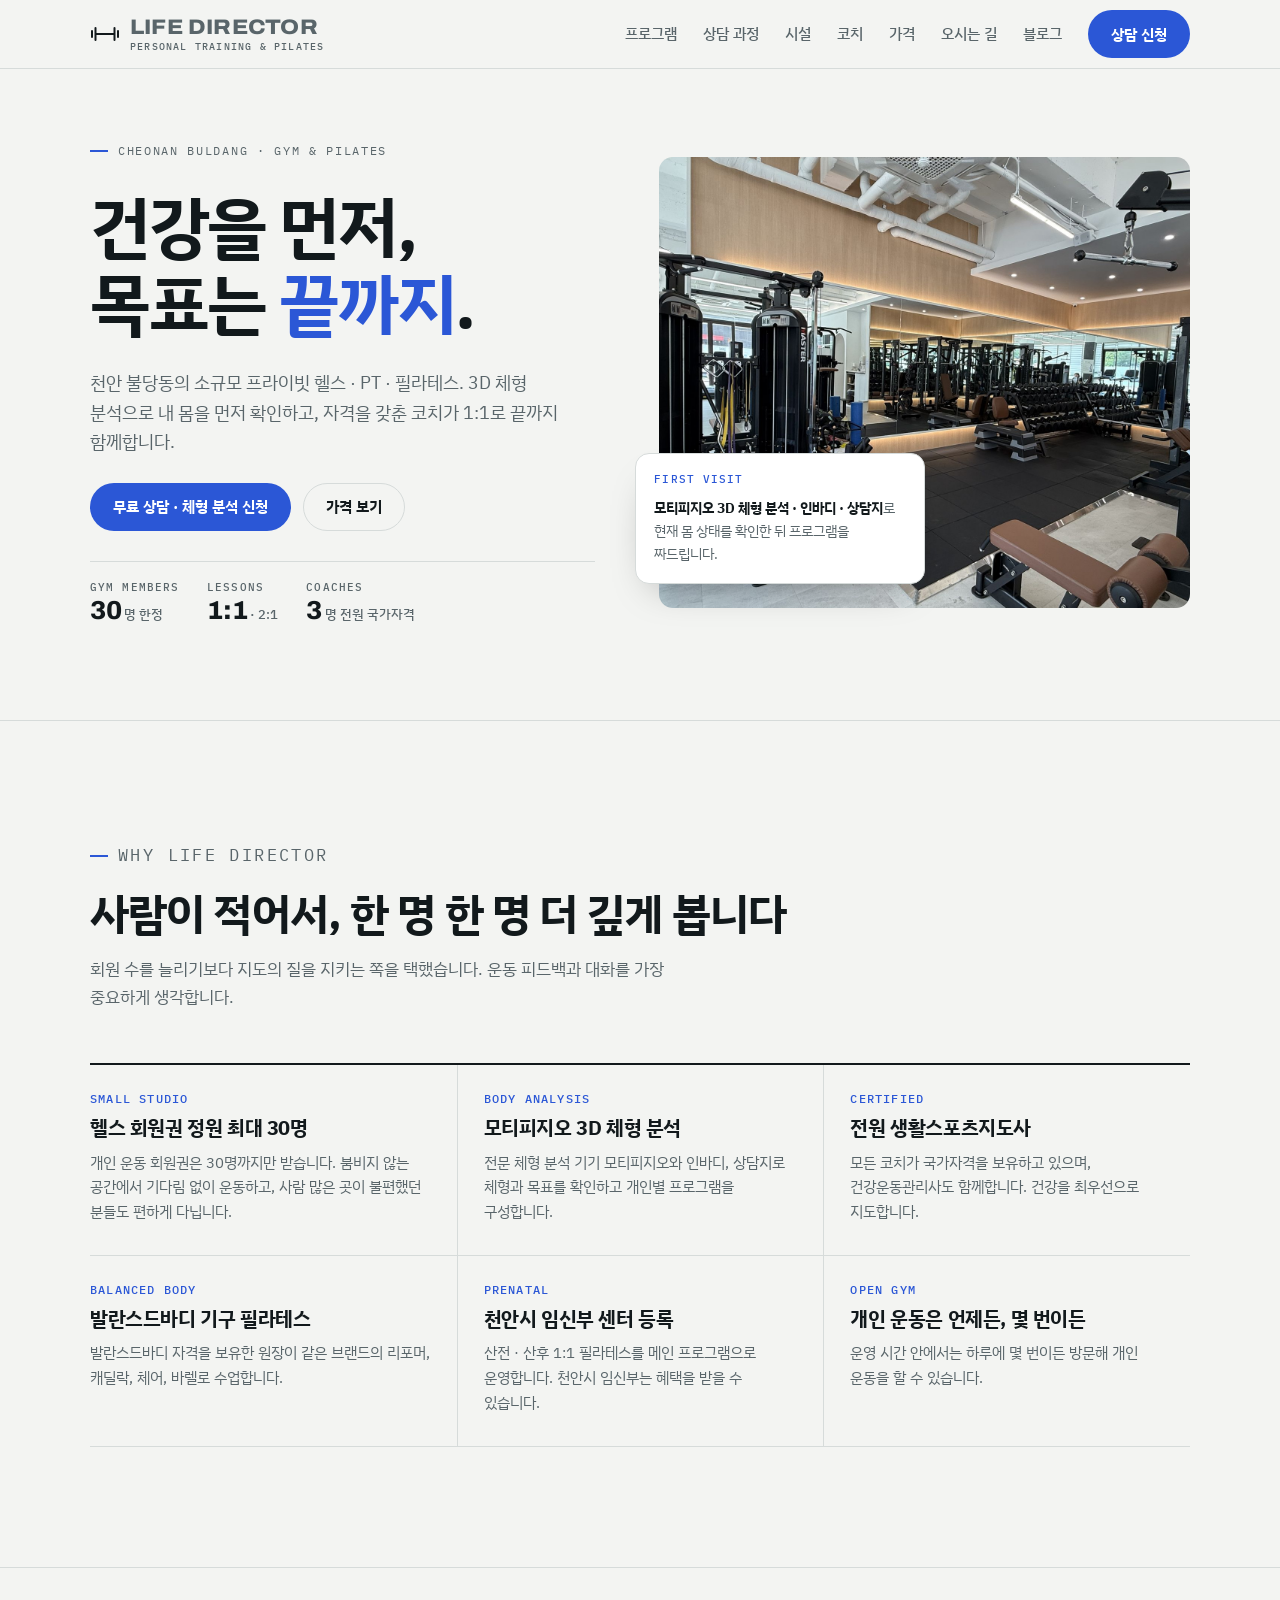
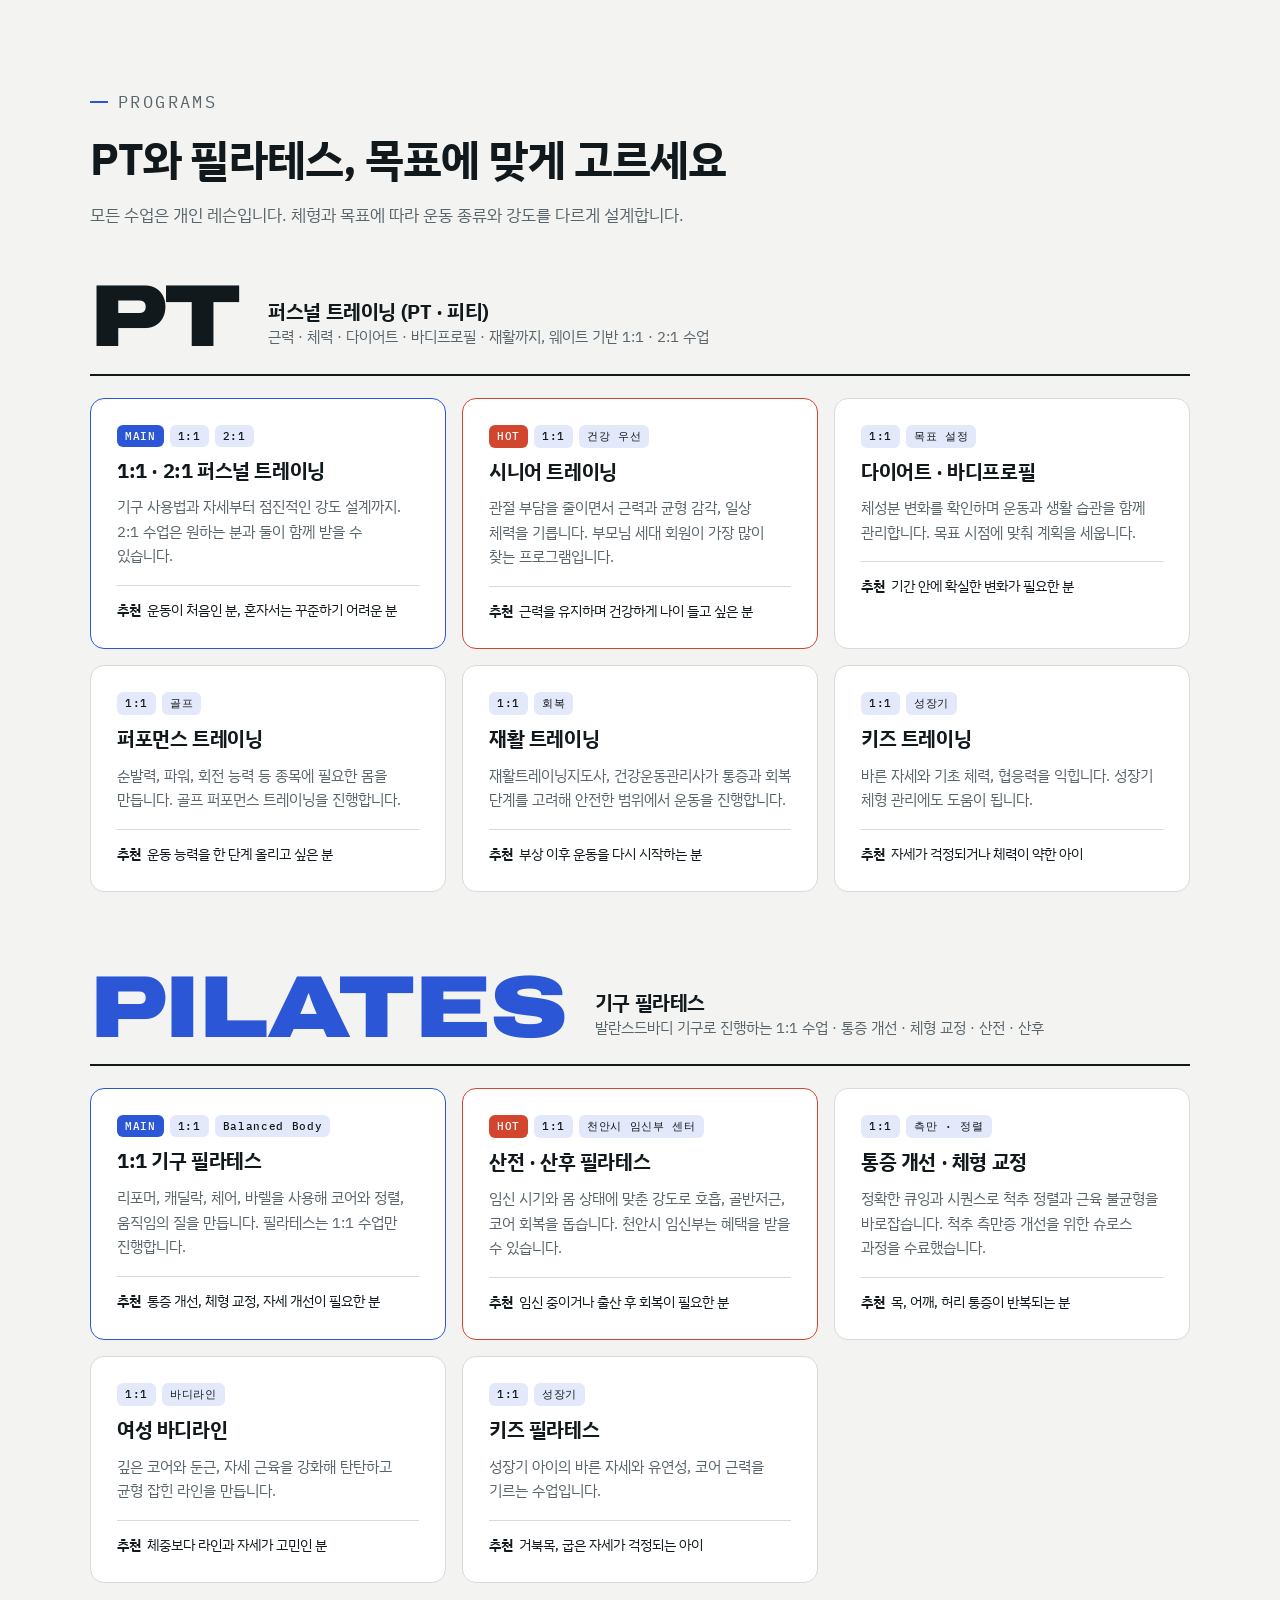
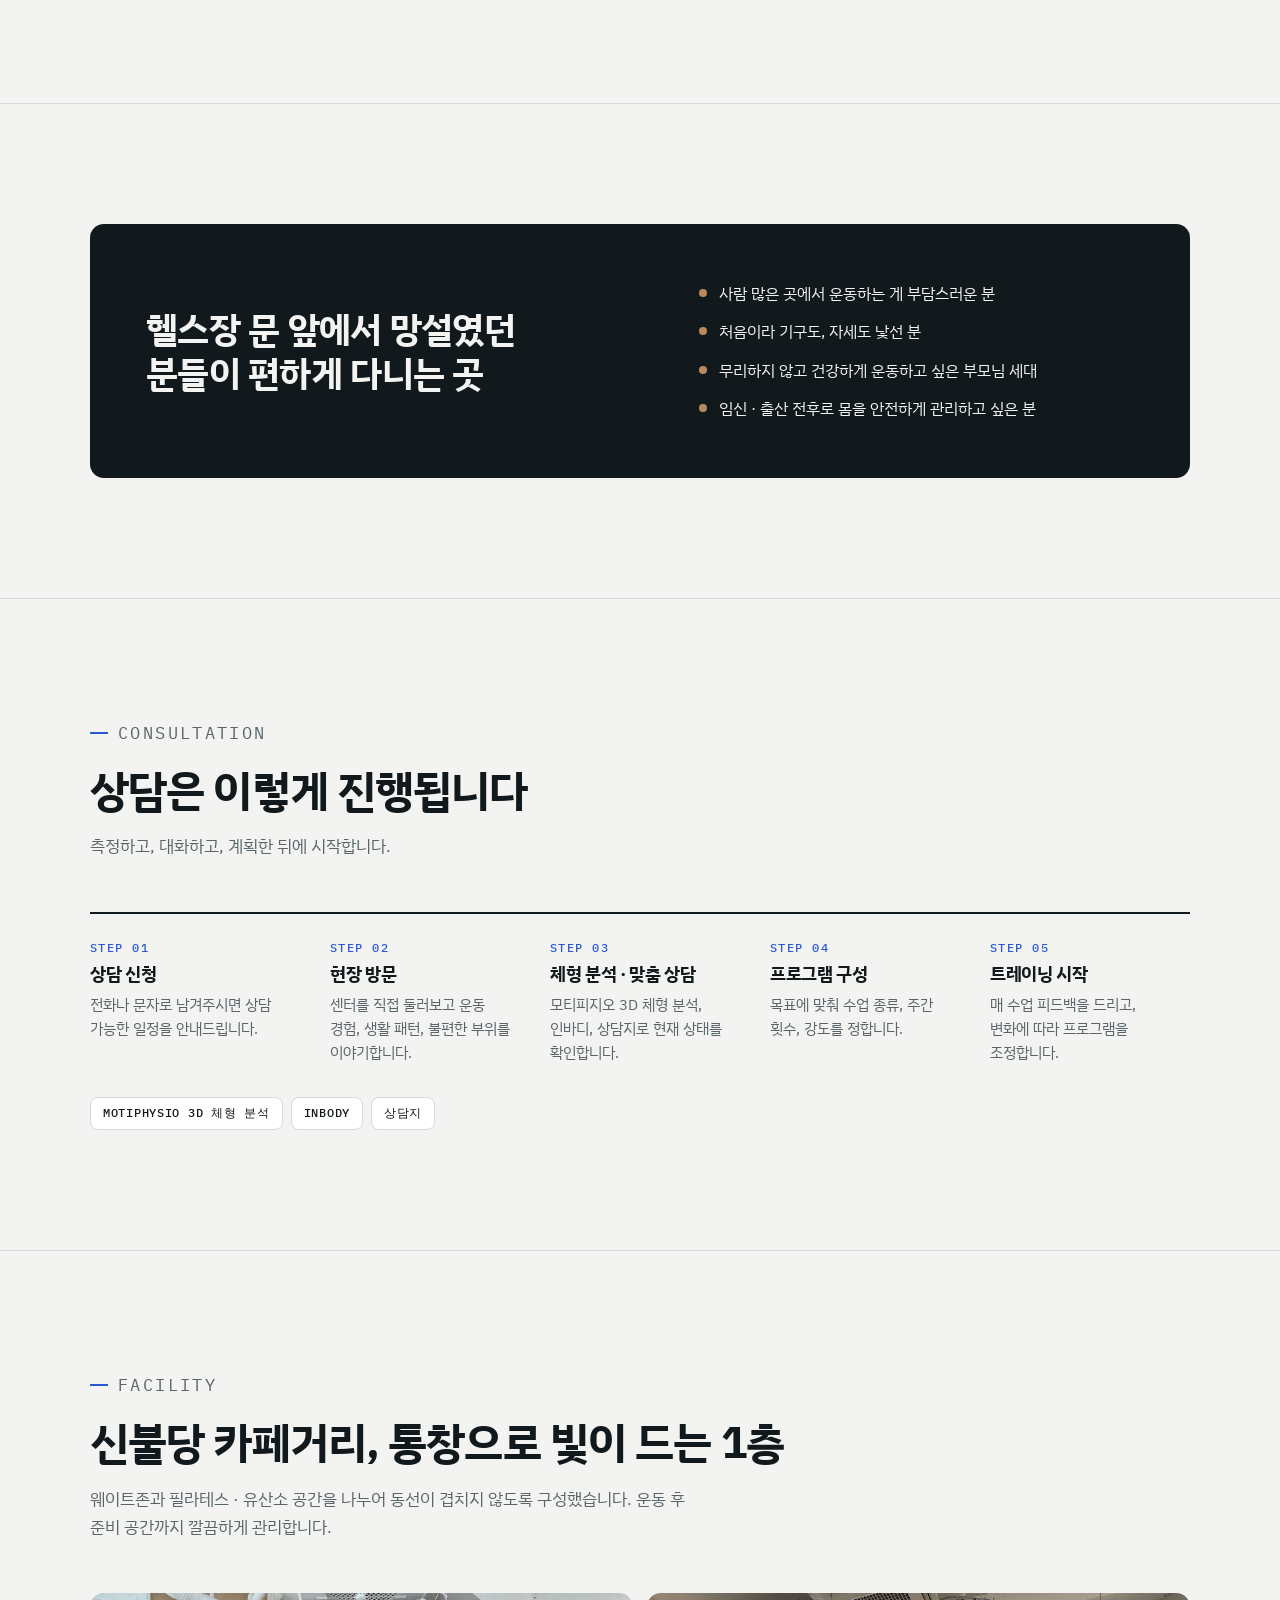
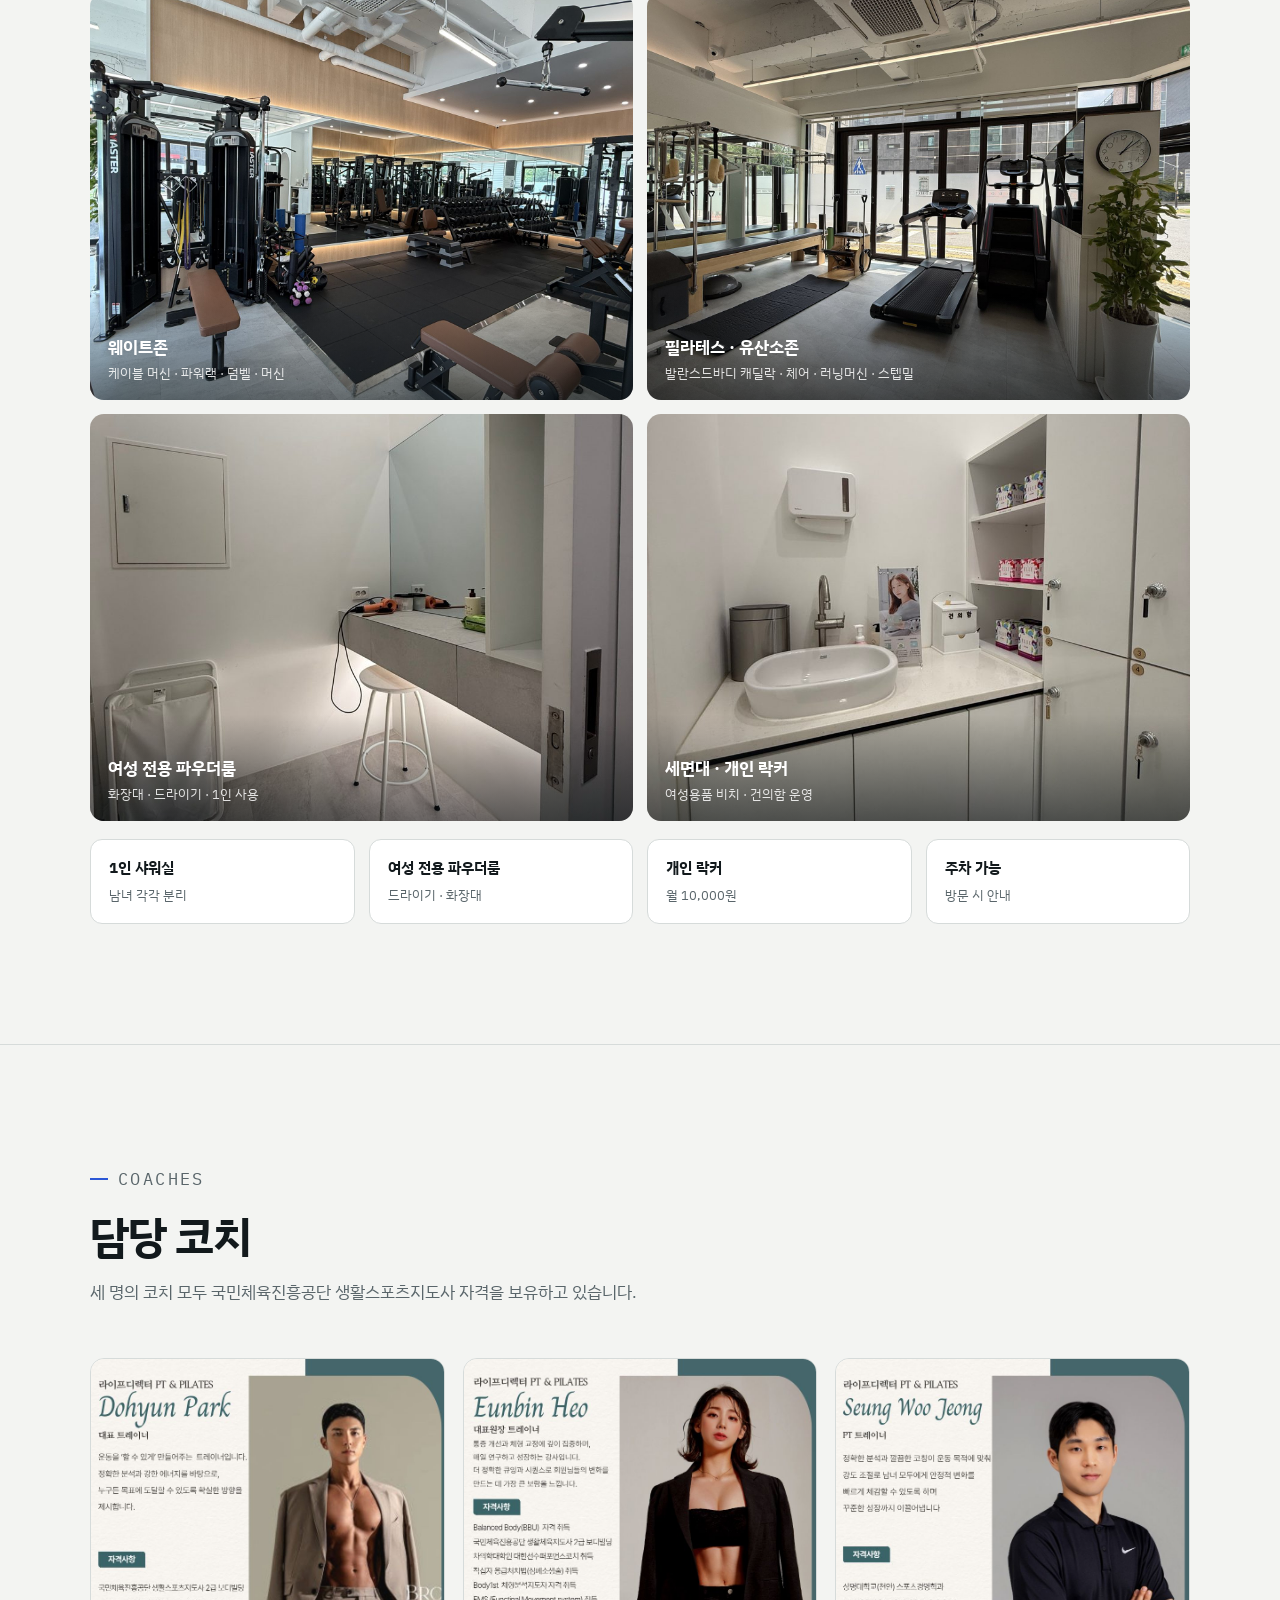
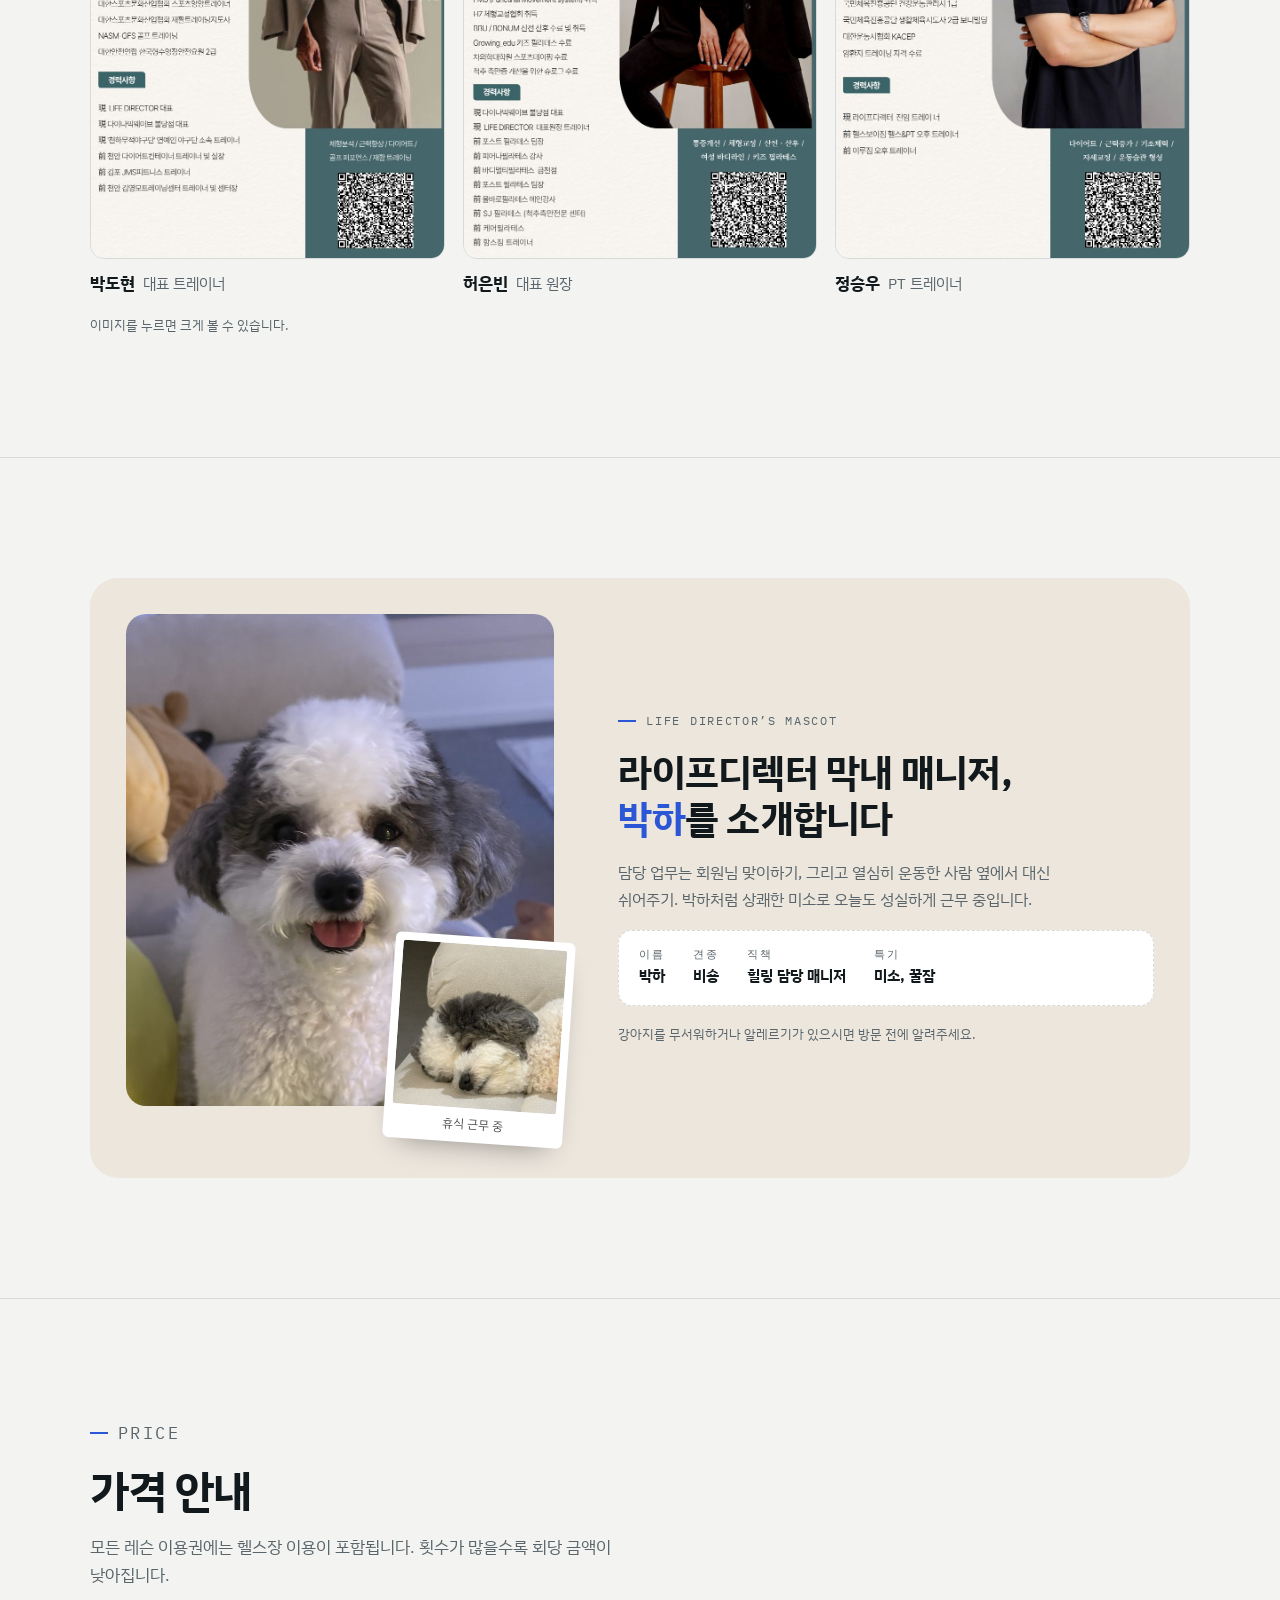
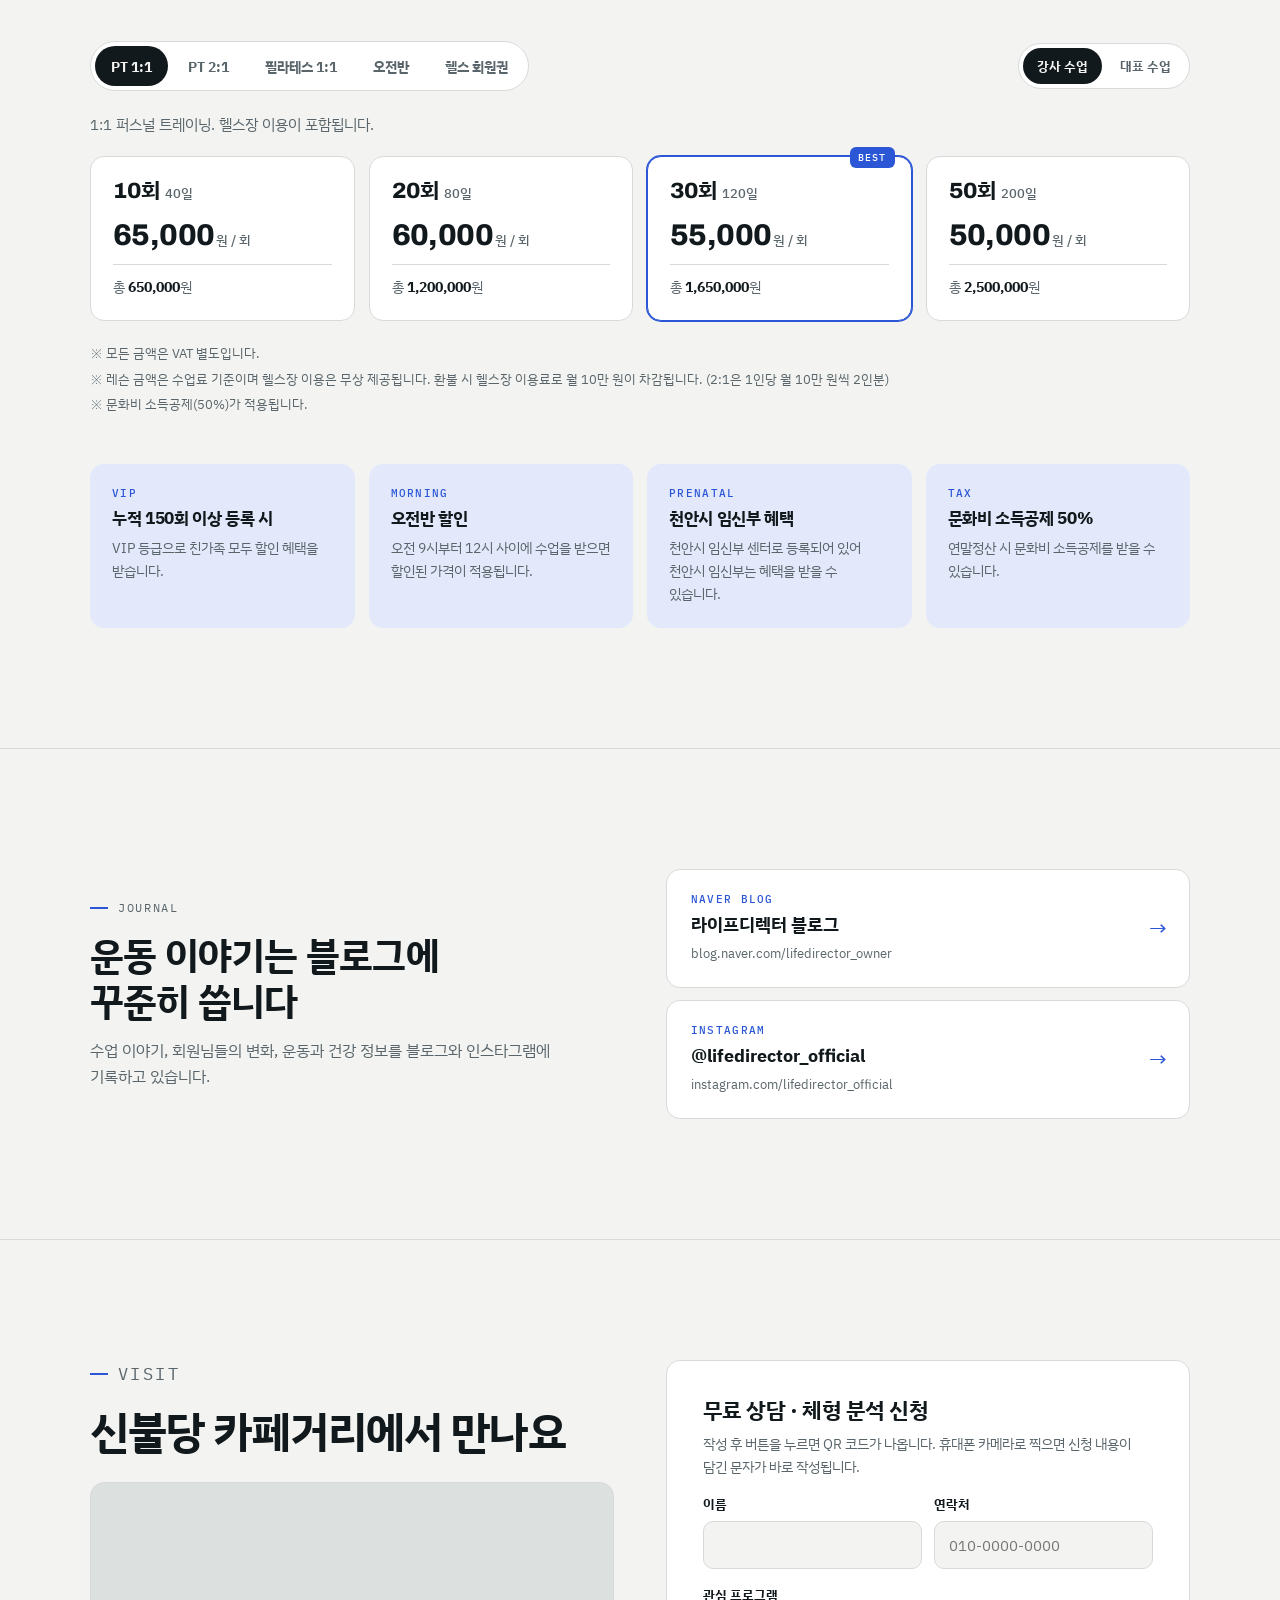
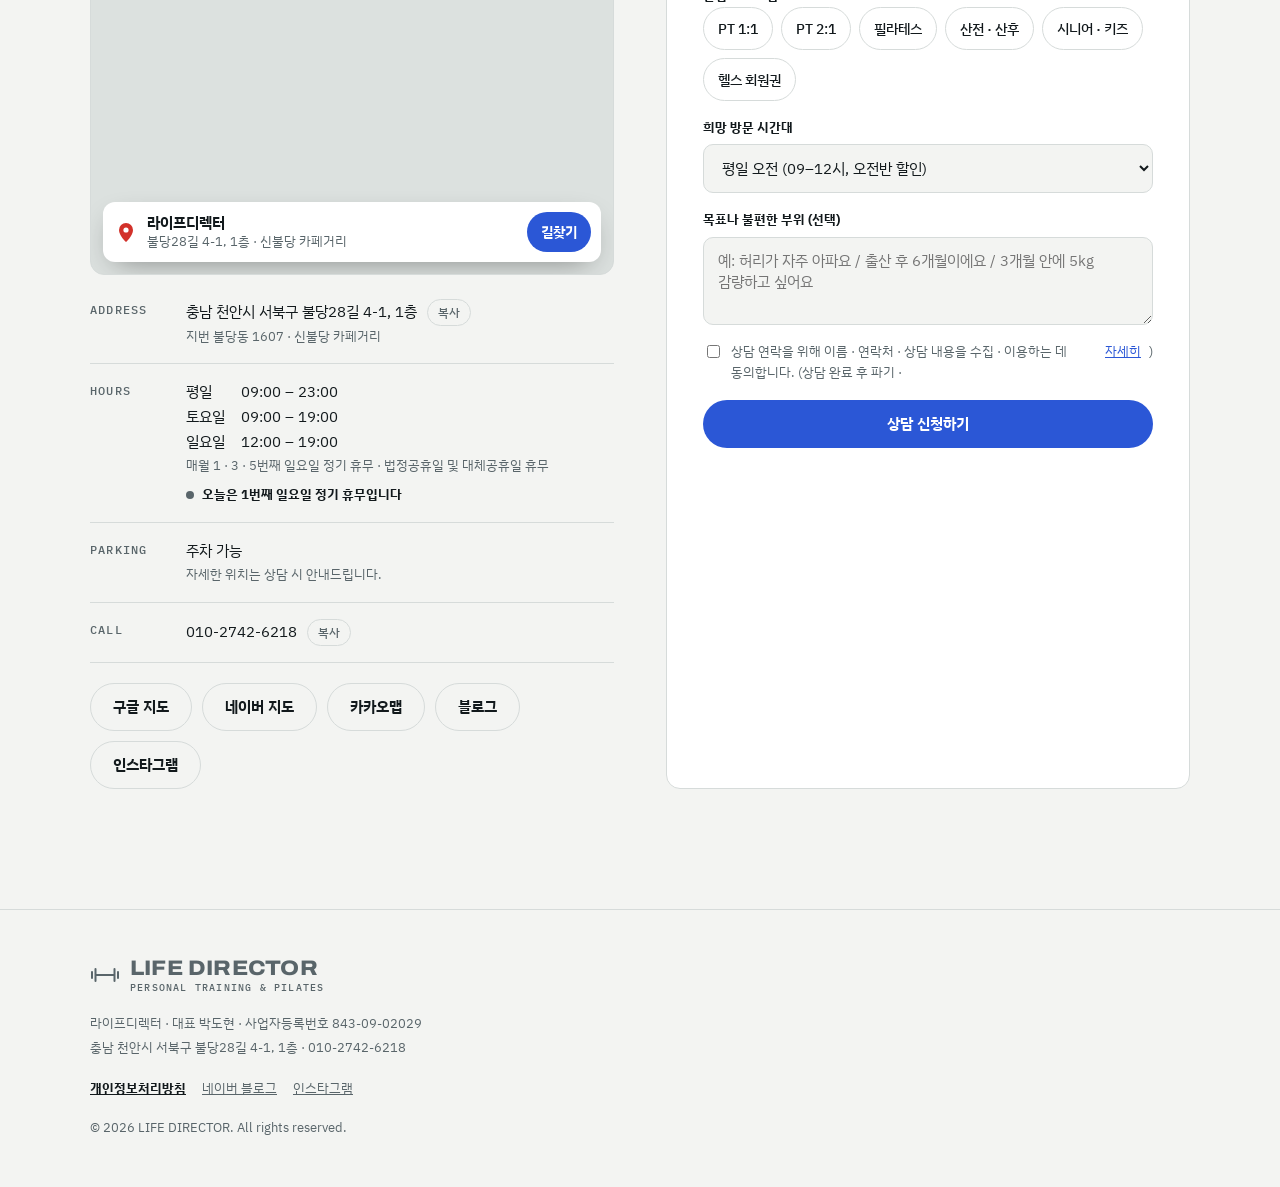
==== index.html @ 6c44656d "SEO: add PT keywords to title, description, and copy Co-Authored-By: Claude Opus 5.5 <noreply@anthro" ====
<!doctype html>
<html lang="ko">
<head>
<meta charset="utf-8">
<meta name="viewport" content="width=device-width, initial-scale=1, viewport-fit=cover">
<title>라이프디렉터 | 불당동 헬스 · PT · 필라테스 (천안 신불당)</title>
<meta name="description" content="불당동 헬스·PT(피티)·필라테스 라이프디렉터. 1:1·2:1 PT, 1:1 기구 필라테스, 산전·산후, 3D 체형 분석 상담">
<meta name="naver-site-verification" content="943fab4de75d3ef492d6e3f5a2c9c68de4f7c833">
<link rel="canonical" href="https://lifedirector.kr/">
<meta property="og:type" content="website">
<meta property="og:site_name" content="라이프디렉터">
<meta property="og:url" content="https://lifedirector.kr/">
<meta property="og:title" content="라이프디렉터 | 불당동 헬스 · PT · 필라테스 (천안 신불당)">
<meta property="og:description" content="정원 30명 소규모 프라이빗 센터. 1:1·2:1 PT, 발란스드바디 필라테스, 산전·산후, 3D 체형 분석 상담">
<meta property="og:image" content="https://lifedirector.kr/assets/og-image.jpg">
<meta property="og:image:width" content="1200">
<meta property="og:image:height" content="630">
<meta property="og:locale" content="ko_KR">
<meta name="twitter:card" content="summary_large_image">
<meta name="theme-color" content="#12191C">
<script type="application/ld+json">
{
  "@context": "https://schema.org",
  "@type": "HealthClub",
  "name": "라이프디렉터 (LIFE DIRECTOR)",
  "url": "https://lifedirector.kr/",
  "image": "https://lifedirector.kr/assets/og-image.jpg",
  "telephone": "+82-10-2742-6218",
  "address": {
    "@type": "PostalAddress",
    "streetAddress": "불당28길 4-1, 1층",
    "addressLocality": "천안시 서북구",
    "addressRegion": "충청남도",
    "addressCountry": "KR"
  },
  "openingHoursSpecification": [
    { "@type": "OpeningHoursSpecification", "dayOfWeek": ["Monday", "Tuesday", "Wednesday", "Thursday", "Friday"], "opens": "09:00", "closes": "23:00" },
    { "@type": "OpeningHoursSpecification", "dayOfWeek": "Saturday", "opens": "09:00", "closes": "19:00" },
    { "@type": "OpeningHoursSpecification", "dayOfWeek": "Sunday", "opens": "12:00", "closes": "19:00" }
  ],
  "sameAs": ["https://blog.naver.com/lifedirector_owner", "https://instagram.com/lifedirector_official"]
}
</script>
<link rel="preconnect" href="https://fonts.googleapis.com">
<link rel="preconnect" href="https://fonts.gstatic.com" crossorigin>
<link rel="stylesheet" href="https://fonts.googleapis.com/css2?family=Archivo:wdth,wght@62..125,400..900&family=IBM+Plex+Mono:wght@500&family=IBM+Plex+Sans+KR:wght@400;500;700&display=swap">
<style>
/* Layout: 실제 공간 사진을 주인공으로, 넓은 Archivo 라틴 디스플레이 + 차분한 한글 본문. 브랜드 블루(가격표의 파랑) 하나만 강조 */
:root {
  --bg: #F3F4F2;
  --surface: #FFFFFF;
  --ink: #12191C;
  --muted: #59656A;
  --line: #D6DBDA;
  --accent: #2B57D6;
  --accent-ink: #FFFFFF;
  --soft: #E3E9FA;
  --wood: #B98A5E;
  --photo-a: #DCE1DF;
  --photo-b: #CFD6D4;
  --shade: rgba(10, 16, 20, 0.55);
  --hot: #D2452F;
  --warm: #ECE6DD;

  --f-display: "Archivo", "IBM Plex Sans KR", system-ui, sans-serif;
  --f-body: "IBM Plex Sans KR", "Apple SD Gothic Neo", "Malgun Gothic", system-ui, sans-serif;
  --f-mono: "IBM Plex Mono", ui-monospace, "SFMono-Regular", Menlo, monospace;

  --wrap: 1180px;
  --gutter: clamp(16px, 4vw, 40px);
  --radius: 14px;
}
@media (prefers-color-scheme: dark) {
  :root:not([data-theme="light"]) {
    --bg: #0E1315; --surface: #161D20; --ink: #E8ECEB; --muted: #97A3A6; --line: #263135;
    --accent: #7D9BFF; --accent-ink: #0A1230; --soft: #1B2547; --wood: #CFA37A;
    --photo-a: #1B2427; --photo-b: #161E21; --shade: rgba(0, 0, 0, 0.6); --hot: #F0705C; --warm: #1E1C19; color-scheme: dark;
  }
}
:root[data-theme="dark"] {
  --bg: #0E1315; --surface: #161D20; --ink: #E8ECEB; --muted: #97A3A6; --line: #263135;
  --accent: #7D9BFF; --accent-ink: #0A1230; --soft: #1B2547; --wood: #CFA37A;
  --photo-a: #1B2427; --photo-b: #161E21; --shade: rgba(0, 0, 0, 0.6); --hot: #F0705C; --warm: #1E1C19; color-scheme: dark;
}

* { box-sizing: border-box; }
[hidden] { display: none !important; }
html { scroll-behavior: smooth; scroll-padding-top: 80px; }
body {
  margin: 0; background: var(--bg); color: var(--ink);
  font-family: var(--f-body); font-size: 16px; line-height: 1.65;
  word-break: keep-all; -webkit-font-smoothing: antialiased;
}
img { max-width: 100%; height: auto; display: block; }
a { color: inherit; }
h1, h2, h3 { margin: 0; line-height: 1.22; text-wrap: balance; letter-spacing: -0.02em; }
p { margin: 0; }
:focus-visible { outline: 2px solid var(--accent); outline-offset: 3px; border-radius: 4px; }
@media (prefers-reduced-motion: reduce) { html { scroll-behavior: auto; } * { transition: none !important; } }

.wrap { max-width: var(--wrap); margin-inline: auto; padding-inline: var(--gutter); }
.eyebrow {
  font-family: var(--f-mono); font-size: 12px; letter-spacing: 0.14em; text-transform: uppercase;
  color: var(--muted); display: flex; align-items: center; gap: 10px;
}
.eyebrow::before { content: ""; width: 18px; height: 2px; background: var(--accent); }
.sec { padding-block: clamp(72px, 10vw, 120px); border-top: 1px solid var(--line); }
.sec-head { display: grid; gap: 16px; margin-bottom: clamp(32px, 5vw, 52px); max-width: 720px; }
.sec-head h2 { font-size: clamp(28px, 4vw, 44px); font-weight: 700; }
.sec-head p { color: var(--muted); font-size: 17px; max-width: 60ch; }

.btn {
  display: inline-flex; align-items: center; justify-content: center; gap: 8px;
  min-height: 48px; padding: 0 22px; border-radius: 999px; border: 1px solid transparent;
  font: 700 15px/1 var(--f-body); text-decoration: none; cursor: pointer;
  transition: transform .15s ease, border-color .15s ease;
}
.btn:hover { transform: translateY(-1px); }
.btn-primary { background: var(--accent); color: var(--accent-ink); }
.btn-ghost { background: transparent; color: var(--ink); border-color: var(--line); }
.btn-ghost:hover { border-color: var(--ink); }

/* Header */
.hdr {
  position: sticky; top: env(safe-area-inset-top, 0px); z-index: 30;
  background: color-mix(in srgb, var(--bg) 88%, transparent);
  backdrop-filter: blur(12px); -webkit-backdrop-filter: blur(12px);
  border-bottom: 1px solid var(--line);
}
.hdr .wrap { display: flex; align-items: center; justify-content: space-between; gap: 20px; min-height: 68px; position: relative; }
.logo { display: flex; align-items: center; gap: 10px; text-decoration: none; }
.logo svg { flex: none; }
.logo b { font: 800 21px/1 var(--f-display); font-stretch: 112%; letter-spacing: 0.01em; white-space: nowrap; }
.logo span { font: 500 10px/1 var(--f-mono); letter-spacing: .12em; color: var(--muted); }
.logo-txt { display: grid; gap: 4px; }
.nav { display: flex; align-items: center; gap: 26px; }
.nav a:not(.btn) { text-decoration: none; font-size: 15px; font-weight: 500; color: var(--muted); }
.nav a:not(.btn):hover { color: var(--ink); }
.menu-btn { display: none; background: none; border: 1px solid var(--line); border-radius: 10px; width: 44px; height: 44px; color: var(--ink); cursor: pointer; }
@media (max-width: 900px) {
  .menu-btn { display: inline-grid; place-items: center; }
  .nav { position: absolute; left: 0; right: 0; top: 100%; flex-direction: column; align-items: stretch; gap: 0;
    background: var(--bg); border-bottom: 1px solid var(--line); padding: 8px var(--gutter) 20px; display: none; }
  .nav.open { display: flex; }
  .nav a:not(.btn) { padding: 14px 0; border-bottom: 1px solid var(--line); font-size: 17px; color: var(--ink); }
  .nav .btn { margin-top: 16px; }
}

/* Hero */
.hero { padding-block: clamp(32px, 6vw, 72px) clamp(56px, 8vw, 96px); }
.hero .wrap { display: grid; grid-template-columns: 1fr 1.05fr; gap: clamp(32px, 5vw, 64px); align-items: center; }
.hero-copy { display: grid; gap: 26px; min-width: 0; }
.hero h1 { font-size: clamp(36px, 5.6vw, 68px); font-weight: 700; letter-spacing: -0.035em; line-height: 1.14; }
.hero h1 em { font-style: normal; color: var(--accent); }
.hero .lead { font-size: clamp(16px, 1.6vw, 18px); color: var(--muted); max-width: 44ch; }
.hero-cta { display: flex; flex-wrap: wrap; gap: 12px; }
.facts { display: grid; grid-template-columns: repeat(3, auto); justify-content: start; gap: 28px; margin: 4px 0 0; padding: 18px 0 0; border-top: 1px solid var(--line); }
.facts div { display: grid; gap: 2px; }
.facts dt { font: 500 11px var(--f-mono); letter-spacing: .1em; color: var(--muted); text-transform: uppercase; }
.facts dd { margin: 0; font: 800 26px/1.1 var(--f-display); font-variant-numeric: tabular-nums; letter-spacing: -0.01em; }
.facts dd small { font: 500 13px var(--f-body); color: var(--muted); margin-left: 3px; letter-spacing: 0; }
.hero-visual { position: relative; min-width: 0; }
.hero-visual img { width: 100%; aspect-ratio: 4 / 3.4; object-fit: cover; border-radius: var(--radius); }
.hero-card {
  position: absolute; left: -24px; bottom: 24px; width: min(290px, 84%);
  background: var(--surface); border: 1px solid var(--line); border-radius: var(--radius);
  padding: 18px; display: grid; gap: 10px;
  box-shadow: 0 18px 40px -20px rgba(0, 0, 0, 0.4);
}
.hero-card .k { font: 500 11px var(--f-mono); letter-spacing: .1em; color: var(--accent); text-transform: uppercase; }
.hero-card p { font-size: 14px; color: var(--muted); }
.hero-card b { color: var(--ink); }
@media (max-width: 900px) {
  .hero .wrap { grid-template-columns: 1fr; }
  .hero-visual { order: -1; }
  .hero-card { position: relative; left: auto; bottom: auto; width: auto; margin: -40px 14px 0; }
}
@media (max-width: 420px) { .facts { gap: 18px; } .facts dd { font-size: 22px; } }

/* Strengths */
.why { display: grid; grid-template-columns: repeat(3, 1fr); border-top: 2px solid var(--ink); }
.why article { padding: 26px 26px 30px 0; display: grid; gap: 10px; align-content: start; border-bottom: 1px solid var(--line); min-width: 0; }
.why article:not(:nth-child(3n+1)) { padding-left: 26px; border-left: 1px solid var(--line); }
.why .k { font: 500 12px var(--f-mono); letter-spacing: .1em; color: var(--accent); text-transform: uppercase; }
.why h3 { font-size: 20px; font-weight: 700; }
.why p { color: var(--muted); font-size: 15px; }
@media (max-width: 900px) {
  .why { grid-template-columns: 1fr 1fr; }
  .why article:not(:nth-child(3n+1)) { padding-left: 0; border-left: 0; }
  .why article:nth-child(even) { padding-left: 22px; border-left: 1px solid var(--line); }
}
@media (max-width: 560px) { .why { grid-template-columns: 1fr; } .why article:nth-child(even) { padding-left: 0; border-left: 0; } }

/* Programs */
.prog-grid { display: grid; grid-template-columns: repeat(3, 1fr); gap: 16px; }
.prog { background: var(--surface); border: 1px solid var(--line); border-radius: var(--radius); padding: 26px; display: grid; gap: 12px; align-content: start; min-width: 0; }
.prog.main { border-color: var(--accent); }
.prog .meta { display: flex; flex-wrap: wrap; gap: 6px; }
.prog .meta span { font: 500 11px var(--f-mono); letter-spacing: .06em; padding: 4px 8px; border-radius: 6px; background: var(--soft); color: var(--ink); }
.prog .meta span.hl { background: var(--accent); color: var(--accent-ink); }
.prog h3 { font-size: 20px; font-weight: 700; }
.prog p { color: var(--muted); font-size: 15px; }
.prog .for { font-size: 14px; border-top: 1px solid var(--line); padding-top: 12px; margin-top: 4px; color: var(--ink); }
.prog .for b { font-weight: 700; margin-right: 6px; }
.goals { display: flex; flex-wrap: wrap; gap: 8px; align-items: center; margin-top: 28px; }
.goals > span:first-child { font: 500 12px var(--f-mono); letter-spacing: .1em; color: var(--muted); margin-right: 6px; }
.goals .g { padding: 8px 14px; border: 1px solid var(--line); border-radius: 999px; font-size: 14px; font-weight: 500; }
@media (max-width: 960px) { .prog-grid { grid-template-columns: 1fr 1fr; } }
@media (max-width: 600px) { .prog-grid { grid-template-columns: 1fr; } }

/* Small studio band */
.band { background: var(--ink); color: var(--bg); border-radius: var(--radius); padding: clamp(28px, 5vw, 56px); display: grid; grid-template-columns: 1.2fr 1fr; gap: 32px; align-items: center; }
.band h2 { font-size: clamp(24px, 3.2vw, 36px); font-weight: 700; }
.band p { opacity: .78; font-size: 16px; }
.band ul { list-style: none; margin: 0; padding: 0; display: grid; gap: 12px; }
.band li { display: flex; gap: 12px; align-items: baseline; font-size: 16px; }
.band li::before { content: ""; flex: none; width: 8px; height: 8px; border-radius: 50%; background: var(--wood); transform: translateY(-2px); }
@media (max-width: 760px) { .band { grid-template-columns: 1fr; } }

/* Process (실제 순서) */
.steps { list-style: none; margin: 0; padding: 0; display: grid; grid-template-columns: repeat(5, 1fr); counter-reset: s; }
.steps li { counter-increment: s; padding: 26px 20px 0 0; border-top: 2px solid var(--ink); display: grid; gap: 8px; align-content: start; min-width: 0; }
.steps li + li { padding-left: 20px; }
.steps li::before { content: "STEP " counter(s, decimal-leading-zero); font: 500 12px var(--f-mono); letter-spacing: .12em; color: var(--accent); }
.steps h3 { font-size: 18px; font-weight: 700; }
.steps p { color: var(--muted); font-size: 14.5px; }
.tools { display: flex; flex-wrap: wrap; gap: 8px; margin-top: 32px; }
.tools span { font: 500 12px var(--f-mono); letter-spacing: .06em; padding: 7px 12px; border-radius: 8px; background: var(--surface); border: 1px solid var(--line); }
@media (max-width: 960px) { .steps { grid-template-columns: 1fr 1fr; row-gap: 32px; } .steps li + li { padding-left: 0; } .steps li:nth-child(even) { padding-left: 20px; } }
@media (max-width: 520px) { .steps { grid-template-columns: 1fr; } .steps li:nth-child(even) { padding-left: 0; } }

/* Facility */
.fac { display: grid; grid-template-columns: 1fr 1fr; gap: 14px; }
.fac figure { margin: 0; position: relative; border-radius: var(--radius); overflow: hidden; min-width: 0; }
.fac img { width: 100%; aspect-ratio: 4 / 3; object-fit: cover; }
.fac figcaption {
  position: absolute; left: 0; right: 0; bottom: 0; padding: 40px 18px 16px; color: #fff;
  background: linear-gradient(transparent, var(--shade)); display: grid; gap: 2px;
}
.fac figcaption b { font-size: 17px; }
.fac figcaption span { font-size: 13px; opacity: .85; }
.amen { list-style: none; margin: 18px 0 0; padding: 0; display: grid; grid-template-columns: repeat(4, 1fr); gap: 14px; }
.amen li { background: var(--surface); border: 1px solid var(--line); border-radius: 12px; padding: 16px 18px; display: grid; gap: 4px; min-width: 0; }
.amen b { font-size: 15px; }
.amen span { font-size: 13px; color: var(--muted); }
@media (max-width: 760px) { .fac { grid-template-columns: 1fr; } .amen { grid-template-columns: 1fr 1fr; } }

/* Coaches */
.coach-grid { display: grid; grid-template-columns: repeat(3, 1fr); gap: 18px; }
.coach { display: grid; align-content: start; min-width: 0; }
.photo {
  position: relative; border-radius: var(--radius); overflow: hidden; max-width: 100%; aspect-ratio: 4 / 5;
  background:
    repeating-linear-gradient(135deg, transparent 0 14px, color-mix(in srgb, var(--ink) 4%, transparent) 14px 15px),
    linear-gradient(160deg, var(--photo-a), var(--photo-b));
}
.photo .ph-label { position: absolute; left: 14px; bottom: 12px; font: 500 11px/1.3 var(--f-mono); letter-spacing: .1em; text-transform: uppercase; color: var(--muted); }
.photo .ph-mark { position: absolute; inset: 0; display: grid; place-items: center; font: 800 64px/1 var(--f-display); font-stretch: 120%; color: color-mix(in srgb, var(--ink) 10%, transparent); }
.coach .role { font: 500 11px var(--f-mono); letter-spacing: .12em; color: var(--accent); text-transform: uppercase; }
.coach h3 { font-size: 22px; font-weight: 700; display: flex; align-items: baseline; gap: 8px; flex-wrap: wrap; }
.coach h3 small { font-size: 15px; font-weight: 500; color: var(--muted); letter-spacing: 0; }
.coach ul { margin: 0; padding: 0; list-style: none; font-size: 14px; display: grid; gap: 6px; }
.coach li { display: flex; gap: 8px; }
.coach li::before { content: "—"; color: var(--muted); }
.coach .area { font-size: 14px; color: var(--muted); }
@media (max-width: 900px) { .coach-grid { grid-template-columns: 1fr 1fr; } }
@media (max-width: 600px) { .coach-grid { grid-template-columns: 1fr; } }

/* Pricing */
.p-controls { display: flex; flex-wrap: wrap; gap: 14px; justify-content: space-between; align-items: center; margin-bottom: 22px; }
.seg { display: inline-flex; gap: 4px; padding: 4px; border-radius: 999px; background: var(--surface); border: 1px solid var(--line); flex-wrap: wrap; }
.seg button { border: 0; background: transparent; color: var(--muted); font: 700 14px var(--f-body); padding: 10px 16px; border-radius: 999px; cursor: pointer; min-height: 40px; }
.seg button[aria-pressed="true"], .seg button[aria-selected="true"] { background: var(--ink); color: var(--bg); }
.seg.small button { font-size: 13px; padding: 8px 14px; min-height: 36px; }
.p-desc { color: var(--muted); font-size: 15px; margin-bottom: 18px; }
.p-group + .p-group { margin-top: 26px; }
.p-group h3 { font-size: 15px; font-weight: 700; margin-bottom: 12px; }
.p-grid { display: grid; grid-template-columns: repeat(4, 1fr); gap: 14px; }
.p-grid.cols-2 { grid-template-columns: repeat(2, 1fr); max-width: 640px; }
.p-grid.cols-3 { grid-template-columns: repeat(3, 1fr); }
.pc { position: relative; background: var(--surface); border: 1px solid var(--line); border-radius: var(--radius); padding: 22px; display: grid; gap: 6px; align-content: start; min-width: 0; }
.pc.best { border-color: var(--accent); box-shadow: 0 0 0 1px var(--accent); }
.pc .best-tag { position: absolute; top: -10px; right: 16px; font: 500 10px var(--f-mono); letter-spacing: .12em; padding: 4px 8px; border-radius: 6px; background: var(--accent); color: var(--accent-ink); }
.pc .cnt { font: 800 22px/1.1 var(--f-display); font-stretch: 105%; }
.pc .cnt small { font: 500 13px var(--f-body); color: var(--muted); margin-left: 4px; }
.pc .per { font: 800 clamp(24px, 2.6vw, 30px)/1.1 var(--f-display); font-variant-numeric: tabular-nums; letter-spacing: -0.02em; margin-top: 10px; }
.pc .per small { font: 500 13px var(--f-body); color: var(--muted); letter-spacing: 0; margin-left: 2px; }
.pc .tot { font-size: 14px; color: var(--muted); font-variant-numeric: tabular-nums; padding-top: 10px; margin-top: 6px; border-top: 1px solid var(--line); }
.pc .tot b { color: var(--ink); font-weight: 700; }
.p-notes { margin: 22px 0 0; padding: 0; list-style: none; display: grid; gap: 4px; font-size: 13px; color: var(--muted); }
.p-notes li::before { content: "※ "; }
@media (max-width: 960px) { .p-grid, .p-grid.cols-3 { grid-template-columns: 1fr 1fr; } }
@media (max-width: 420px) { .p-grid, .p-grid.cols-2, .p-grid.cols-3 { grid-template-columns: 1fr; } }

/* Benefits */
.benefits { display: grid; grid-template-columns: repeat(4, 1fr); gap: 14px; margin-top: 48px; }
.bf { border-radius: var(--radius); padding: 22px; background: var(--soft); display: grid; gap: 8px; align-content: start; min-width: 0; }
.bf .k { font: 500 11px var(--f-mono); letter-spacing: .12em; color: var(--accent); text-transform: uppercase; }
.bf h3 { font-size: 17px; font-weight: 700; }
.bf p { font-size: 14px; color: var(--muted); }
@media (max-width: 960px) { .benefits { grid-template-columns: 1fr 1fr; } }
@media (max-width: 480px) { .benefits { grid-template-columns: 1fr; } }

/* Visit + Form */
.visit { display: grid; grid-template-columns: 1fr 1fr; gap: clamp(28px, 4vw, 56px); }
.info { display: grid; align-content: start; min-width: 0; }
.info dl { margin: 0; display: grid; grid-template-columns: 96px minmax(0, 1fr); }
.info dt, .info dd { padding: 16px 0; border-bottom: 1px solid var(--line); margin: 0; }
.info dt { font: 500 12px/1.9 var(--f-mono); letter-spacing: .1em; color: var(--muted); text-transform: uppercase; }
.info dd { font-size: 15px; }
.info dd small { display: block; color: var(--muted); font-size: 13px; }
.hours { display: grid; grid-template-columns: auto 1fr; column-gap: 16px; font-variant-numeric: tabular-nums; }
.copy-row { display: flex; align-items: center; gap: 10px; flex-wrap: wrap; }
.mini { font: 500 12px var(--f-body); padding: 4px 10px; border: 1px solid var(--line); border-radius: 999px; background: none; color: var(--muted); cursor: pointer; }
.map { position: relative; border-radius: var(--radius); overflow: hidden; border: 1px solid var(--line); background: var(--photo-a); aspect-ratio: 4 / 3; max-width: 100%; margin-bottom: 8px; }
.map iframe { position: absolute; inset: 0; width: 100%; height: 100%; border: 0; display: block; }
.map-card { position: absolute; left: 12px; right: 12px; bottom: 12px; display: flex; align-items: center; gap: 12px; background: var(--surface); color: var(--ink); border-radius: 12px; padding: 10px 10px 10px 14px; box-shadow: 0 10px 30px -12px rgba(0, 0, 0, 0.45); }
.map-pin { color: #D2312A; flex: none; display: grid; }
.map-txt { display: grid; min-width: 0; flex: 1; line-height: 1.35; }
.map-txt b { font-size: 15px; }
.map-txt span { font-size: 12.5px; color: var(--muted); white-space: nowrap; overflow: hidden; text-overflow: ellipsis; }
.map-go { flex: none; background: var(--accent); color: var(--accent-ink); text-decoration: none; font-weight: 700; font-size: 13.5px; padding: 9px 14px; border-radius: 999px; }
@media (max-width: 560px) { .map { aspect-ratio: 1 / 1; } }
.map-link { margin-top: 20px; display: flex; gap: 10px; flex-wrap: wrap; }
.form { background: var(--surface); border: 1px solid var(--line); border-radius: var(--radius); padding: clamp(22px, 3vw, 36px); display: grid; gap: 16px; align-content: start; min-width: 0; }
.form h3 { font-size: 22px; font-weight: 700; }
.form p.sub { color: var(--muted); font-size: 14px; margin-top: -8px; }
.field { display: grid; gap: 6px; }
.field label, .field legend { font-size: 13px; font-weight: 700; padding: 0; }
.field input, .field select, .field textarea {
  width: 100%; min-height: 48px; padding: 12px 14px; border-radius: 10px; border: 1px solid var(--line);
  background: var(--bg); color: var(--ink); font: 400 15px var(--f-body);
}
.field textarea { min-height: 88px; resize: vertical; }
fieldset.field { border: 0; margin: 0; padding: 0; }
.chips { display: flex; flex-wrap: wrap; gap: 8px; }
.chips label { position: relative; font-weight: 500; font-size: 14px; }
.chips input { position: absolute; left: 0; top: 0; width: 1px; height: 1px; opacity: 0; pointer-events: none; }
.chips span { display: inline-block; padding: 9px 14px; border-radius: 999px; border: 1px solid var(--line); cursor: pointer; }
.chips input:checked + span { background: var(--ink); color: var(--bg); border-color: var(--ink); }
.chips input:focus-visible + span { outline: 2px solid var(--accent); outline-offset: 2px; }
.row2 { display: grid; grid-template-columns: 1fr 1fr; gap: 12px; }
.agree { display: flex; gap: 8px; align-items: flex-start; font-size: 13px; color: var(--muted); }
.agree input { margin-top: 4px; }
.form-done { padding: 14px 16px; border-radius: 10px; background: var(--soft); font-size: 14px; }
@media (max-width: 860px) { .visit { grid-template-columns: 1fr; } }
@media (max-width: 420px) { .row2 { grid-template-columns: 1fr; } }


/* Program tracks */
.track + .track { margin-top: clamp(48px, 7vw, 80px); }
.track-head { display: flex; align-items: flex-end; gap: 20px 28px; flex-wrap: wrap; padding-bottom: 20px; margin-bottom: 22px; border-bottom: 2px solid var(--ink); }
.track-word { font: 900 clamp(48px, 7vw, 88px)/0.82 var(--f-display); font-stretch: 125%; letter-spacing: -0.01em; }
.track-word.pil { color: var(--accent); }
.track-head h3 { font-size: 20px; font-weight: 700; }
.track-head p { color: var(--muted); font-size: 15px; }
.track-head > div { min-width: 0; padding-bottom: 4px; }
.prog.hot { border-color: var(--hot); }
.prog .meta span.hot-tag { background: var(--hot); color: #fff; }

/* Coach cards */
.coach { background: var(--surface); border: 1px solid var(--line); border-radius: var(--radius); overflow: hidden; gap: 0; }
.coach-img { width: 100%; aspect-ratio: 4 / 5; object-fit: cover; object-position: center 12%; background: var(--photo-a); }
.coach-body { padding: 22px; display: grid; gap: 10px; align-content: start; }
.coach .quote { font-size: 14.5px; color: var(--muted); }
.tags { display: flex; flex-wrap: wrap; gap: 6px; }
.tags span { font-size: 12px; font-weight: 500; padding: 4px 10px; border-radius: 999px; background: var(--soft); }
.coach details { border-top: 1px solid var(--line); padding-top: 12px; margin-top: 4px; }
.coach summary { cursor: pointer; font-size: 14px; font-weight: 700; list-style: none; display: flex; justify-content: space-between; align-items: center; }
.coach summary::-webkit-details-marker { display: none; }
.coach summary::after { content: "+"; font: 500 18px var(--f-mono); color: var(--accent); }
.coach details[open] summary::after { content: "\2212"; }
.cv { display: grid; gap: 14px; margin-top: 12px; }
.cv h4 { margin: 0 0 6px; font: 500 11px var(--f-mono); letter-spacing: .12em; color: var(--accent); }
.cv ul { margin: 0; padding: 0; list-style: none; display: grid; gap: 5px; font-size: 13.5px; }
.cv li { display: block; padding-left: 12px; position: relative; }
.cv li::before { content: ""; position: absolute; left: 0; top: .7em; width: 5px; height: 1px; background: var(--muted); }

/* Mascot */
.pet { display: grid; grid-template-columns: minmax(0, 0.8fr) minmax(0, 1fr); gap: clamp(28px, 5vw, 64px); align-items: center; background: var(--warm); border-radius: 28px; padding: clamp(20px, 3vw, 36px); }
.pet-copy { display: grid; gap: 18px; min-width: 0; }
.pet h2 { font-size: clamp(26px, 3.4vw, 38px); font-weight: 700; }
.pet-copy > p { color: var(--muted); max-width: 46ch; }
.pet-card { margin: 0; display: grid; grid-template-columns: repeat(4, auto); justify-content: start; gap: 12px 28px; padding: 16px 20px; background: var(--surface); border-radius: 14px; border: 1px dashed var(--line); }
.pet-card div { display: grid; gap: 2px; }
.pet-card dt { font: 500 11px var(--f-mono); letter-spacing: .1em; color: var(--muted); }
.pet-card dd { margin: 0; font-weight: 700; font-size: 15px; }
.pet .pet-note { font-size: 13px; }
@media (max-width: 760px) { .pet { grid-template-columns: 1fr; } .pet-polaroid { right: 4px; width: 40%; } .pet-card { grid-template-columns: 1fr 1fr; } }

/* Journal */
.journal { display: grid; grid-template-columns: 1fr 1fr; gap: clamp(28px, 4vw, 56px); align-items: center; }
.journal h2 { font-size: clamp(26px, 3.4vw, 38px); font-weight: 700; margin: 14px 0 12px; }
.journal p:not(.eyebrow) { color: var(--muted); max-width: 46ch; }
.journal-links { display: grid; gap: 12px; }
.jl { position: relative; display: grid; gap: 4px; padding: 22px 56px 22px 24px; background: var(--surface); border: 1px solid var(--line); border-radius: var(--radius); text-decoration: none; transition: border-color .15s ease, transform .15s ease; min-width: 0; }
.jl:hover { border-color: var(--accent); transform: translateY(-1px); }
.jl .k { font: 500 11px var(--f-mono); letter-spacing: .12em; color: var(--accent); text-transform: uppercase; }
.jl b { font-size: 18px; }
.jl .url { font-size: 13px; color: var(--muted); overflow-wrap: anywhere; }
.jl .arrow { position: absolute; right: 22px; top: 50%; transform: translateY(-50%); font-size: 22px; color: var(--accent); }
@media (max-width: 760px) { .journal { grid-template-columns: 1fr; } }

/* Facility 4-up */
.fac figure.tall img { aspect-ratio: 4 / 3; object-position: center 60%; }
.today-status { margin-top: 8px; font-size: 13px; font-weight: 700; display: inline-flex; align-items: center; gap: 8px; }
.today-status::before { content: ""; width: 8px; height: 8px; border-radius: 50%; background: var(--dot, var(--muted)); }
.sms-box { display: grid; gap: 10px; }
.sms-box pre { margin: 0; white-space: pre-wrap; font: 400 13px/1.6 var(--f-body); background: var(--surface); border-radius: 8px; padding: 12px; border: 1px solid var(--line); }
.qr-row { display: flex; gap: 16px; align-items: center; flex-wrap: wrap; }
.qr { background: #fff; padding: 8px; border-radius: 10px; border: 1px solid var(--line); line-height: 0; }
.qr svg { width: 168px; height: 168px; display: block; }
.qr-help { display: grid; gap: 4px; flex: 1 1 200px; min-width: 0; font-size: 13.5px; }
.qr-help span { color: var(--muted); }
.sms-box.done { gap: 4px; }
.sms-box.done span { color: var(--muted); font-size: 14px; }
.tel-inline { font-size: 13px; color: var(--muted); }
.tel-inline b { color: var(--ink); }
.sms-actions { display: flex; flex-wrap: wrap; gap: 8px; align-items: center; }


/* Coach profile images (원본 그대로) */
.profile { margin: 0; display: grid; gap: 10px; min-width: 0; }
.profile a { display: block; border-radius: var(--radius); overflow: hidden; border: 1px solid var(--line); transition: transform .2s ease, box-shadow .2s ease; }
.profile a:hover { transform: translateY(-3px); box-shadow: 0 18px 36px -22px rgba(0, 0, 0, 0.45); }
.profile img { width: 100%; }
.profile figcaption { font-size: 15px; color: var(--muted); }
.profile figcaption b { color: var(--ink); font-size: 17px; margin-right: 4px; }
.profile-hint { grid-column: 1 / -1; font-size: 13px; color: var(--muted); }
.pet-photos { position: relative; min-width: 0; padding: 0 0 36px 0; }
.pet .pet-main { width: 100%; aspect-ratio: 4 / 4.6; object-fit: cover; object-position: center 35%; border-radius: 20px; }
.pet-polaroid { position: absolute; right: -14px; bottom: 0; width: 42%; margin: 0; background: #fff; padding: 8px 8px 0; border-radius: 6px; transform: rotate(4deg); box-shadow: 0 14px 30px -16px rgba(0, 0, 0, 0.45); }
.pet-polaroid img { width: 100%; aspect-ratio: 1; object-fit: cover; object-position: center 75%; border-radius: 3px; }
.pet-polaroid figcaption { font-size: 12px; color: #4a4a4a; text-align: center; padding: 6px 0 8px; }
.pet-name { color: var(--accent); }


/* Event ribbon + section — 색은 EVENT.theme에서 매달 바꿉니다 (기본: 블랙 + 레드) */
:root { --ev-bg: #111315; --ev-fg: #FFFFFF; --ev-muted: rgba(255,255,255,.72); --ev-line: rgba(255,255,255,.16);
  --ev-card: rgba(255,255,255,.08); --ev-card-fg: #FFFFFF; --ev-accent: #FFD43B; --ev-accent-fg: #111111;
  --ev-hot: #D2312A; --ev-hot-fg: #FFFFFF; --ev-btn: #D2312A; --ev-btn-fg: #FFFFFF; --ev-rb: #D2312A; --ev-rb-fg: #FFFFFF; --ev-glow: rgba(210,49,42,.35); }
.ribbon { display: flex; align-items: center; justify-content: center; gap: 10px; flex-wrap: wrap; padding: 9px var(--gutter); background: var(--ev-rb); color: var(--ev-rb-fg); text-decoration: none; font-size: 14px; font-weight: 700; text-align: center; }
.ribbon:hover .ribbon-txt { text-decoration: underline; }
.ribbon-tag { font: 500 11px var(--f-mono); letter-spacing: .12em; background: #111; color: #fff; padding: 3px 7px; border-radius: 4px; }
.ribbon-short { display: none; }
@media (max-width: 600px) { .ribbon { flex-wrap: nowrap; font-size: 13px; gap: 8px; } .ribbon-txt { display: none; } .ribbon-short { display: inline; white-space: nowrap; overflow: hidden; text-overflow: ellipsis; min-width: 0; } }
.ribbon-dday { font: 700 12px var(--f-mono); background: var(--ev-hot); color: var(--ev-hot-fg); padding: 3px 8px; border-radius: 4px; font-variant-numeric: tabular-nums; }
.nav a.nav-ev { color: #D2312A; font-weight: 700; display: inline-flex; align-items: center; gap: 6px; }
.nav a.nav-ev::after { content: ""; width: 7px; height: 7px; border-radius: 50%; background: #D2312A; animation: pulse 1.6s ease-in-out infinite; }
@keyframes pulse { 50% { opacity: .25; } }
.event { padding-block: 0 clamp(56px, 8vw, 96px); }
.ev { background: var(--ev-bg); color: var(--ev-fg); border-radius: 24px; padding: clamp(24px, 4vw, 52px); display: grid; grid-template-columns: minmax(0, 1.25fr) minmax(0, 0.75fr); gap: clamp(28px, 4vw, 56px); align-items: center; position: relative; overflow: hidden; }
.ev::before { content: ""; position: absolute; inset: 0; background: radial-gradient(60% 80% at 100% 0%, var(--ev-glow), transparent 70%); pointer-events: none; }
.ev > * { position: relative; }
.ev-copy { display: grid; gap: 16px; min-width: 0; }
.ev-badges { display: flex; gap: 8px; flex-wrap: wrap; }
.ev-month { font: 500 12px var(--f-mono); letter-spacing: .12em; background: var(--ev-card-bg-solid, #111); color: var(--ev-accent); padding: 5px 10px; border-radius: 6px; }
.ev-limit { font-size: 13px; font-weight: 700; background: var(--ev-hot); color: var(--ev-hot-fg); padding: 4px 10px; border-radius: 6px; }
.ev-limit:empty { display: none; }
.ev-hook { color: var(--ev-fg); font-weight: 700; font-size: 15px; }
.ev h2 { font-size: clamp(30px, 4.4vw, 52px); font-weight: 700; letter-spacing: -0.03em; line-height: 1.15; }
.ev h2 em { font-style: normal; color: var(--ev-em, var(--ev-hot)); }
.ev-sub { color: var(--ev-muted); font-size: 16px; }
.ev-offers { display: grid; grid-template-columns: repeat(auto-fit, minmax(220px, 1fr)); gap: 12px; }
.ev-offer { background: var(--ev-card); color: var(--ev-card-fg); border-radius: 16px; padding: 18px 20px; display: grid; gap: 6px; align-content: start; min-width: 0; position: relative; }
.ev-offer .o-head { display: flex; justify-content: space-between; align-items: center; gap: 8px; }
.ev-offer .o-name { font-weight: 800; font-size: 17px; background: var(--ev-accent); color: var(--ev-accent-fg); padding: 4px 12px; border-radius: 8px; }
.ev-offer .o-off { font: 800 16px var(--f-display); background: var(--ev-hot); color: var(--ev-hot-fg); padding: 4px 10px; border-radius: 8px; white-space: nowrap; }
.ev-offer .o-reg { font-size: 13.5px; opacity: .7; margin-top: 6px; }
.ev-offer .o-reg s { font-variant-numeric: tabular-nums; }
.ev-offer .o-per { display: flex; align-items: baseline; gap: 6px; flex-wrap: wrap; }
.ev-offer .o-per span { font-weight: 700; font-size: 15px; color: var(--ev-accent); }
.ev-offer .o-per strong { font: 900 clamp(34px, 4.6vw, 48px)/1 var(--f-display); font-variant-numeric: tabular-nums; letter-spacing: -0.03em; }
.ev-offer .o-per small { font-weight: 700; font-size: 18px; }
.ev-offer .o-total { justify-self: start; font-weight: 800; font-size: 15px; background: var(--ev-accent); color: var(--ev-accent-fg); padding: 5px 12px; border-radius: 8px; margin-top: 4px; font-variant-numeric: tabular-nums; }
.ev-offer .o-vat { font-size: 12px; opacity: .65; }
.ev-basis { font-size: 12.5px; color: var(--ev-muted); margin-top: -6px; }
.ev-items { list-style: none; margin: 0; padding: 0; display: flex; flex-wrap: wrap; gap: 8px; align-items: center; }
.ev-items li { background: transparent; border: 1.5px solid var(--ev-fg); border-radius: 999px; padding: 6px 12px; font-weight: 700; font-size: 13.5px; }
.ev-timer { display: flex; align-items: center; gap: 12px; flex-wrap: wrap; }
.ev-timer-label { font-size: 13px; color: var(--ev-muted); }
.ev-clock { display: inline-flex; gap: 6px; font-variant-numeric: tabular-nums; }
.ev-clock span { display: grid; place-items: center; min-width: 52px; padding: 6px 8px; background: var(--ev-card); color: var(--ev-card-fg); border-radius: 8px; font: 800 20px/1.1 var(--f-display); }
.ev-clock small { display: block; font: 500 10px var(--f-mono); letter-spacing: .08em; opacity: .7; }
.ev-cta { display: flex; flex-wrap: wrap; gap: 10px; margin-top: 4px; }
.ev-btn { background: var(--ev-btn); color: var(--ev-btn-fg); min-height: 52px; padding: 0 26px; font-size: 16px; }
.ev-btn-ghost { background: transparent; color: var(--ev-fg); border-color: var(--ev-line); min-height: 52px; }
.ev-btn-ghost:hover { border-color: var(--ev-fg); }
.ev-note { font-size: 12.5px; color: var(--ev-muted); }
.ev-flyer { display: block; position: relative; border-radius: 16px; overflow: hidden; text-decoration: none; transform: rotate(2deg); box-shadow: 0 30px 60px -30px rgba(0, 0, 0, 0.6); transition: transform .2s ease; max-width: 420px; justify-self: center; width: 100%; }
.ev-flyer:hover { transform: rotate(0deg) scale(1.01); }
.ev-flyer img { width: 100%; height: auto; }
.ev-flyer span { position: absolute; right: 12px; bottom: 12px; background: rgba(0, 0, 0, 0.75); color: #fff; font-size: 12px; font-weight: 700; padding: 6px 10px; border-radius: 999px; }
@media (max-width: 860px) { .ev { grid-template-columns: 1fr; } .ev-flyer { order: 2; transform: none; max-width: 360px; } }
@media (max-width: 420px) { .ev-clock span { min-width: 44px; font-size: 17px; } }

/* Footer */
.ftr { border-top: 1px solid var(--line); padding-block: 48px 120px; font-size: 13px; color: var(--muted); }
.ftr .wrap { display: grid; gap: 18px; }
.ftr address { font-style: normal; line-height: 1.9; }
.ftr .links { display: flex; gap: 16px; flex-wrap: wrap; }
.ftr .links a.privacy { font-weight: 700; color: var(--ink); }
.agree a { color: var(--accent); }

/* Mobile quick bar */
.quick {
  position: fixed; left: 0; right: 0; bottom: 0; z-index: 40; display: none;
  grid-template-columns: 1fr 1fr 1.4fr; gap: 8px;
  padding: 10px 12px calc(10px + env(safe-area-inset-bottom, 0px));
  background: color-mix(in srgb, var(--bg) 94%, transparent); border-top: 1px solid var(--line);
  backdrop-filter: blur(12px); -webkit-backdrop-filter: blur(12px);
}
.quick a { min-height: 46px; padding: 0 10px; font-size: 14px; }
@media (max-width: 860px) { .quick { display: grid; } }
@media (min-width: 861px) { .ftr { padding-bottom: 48px; } }
</style>
<!-- 방문 분석: Google Analytics 4 -->
<script async src="https://www.googletagmanager.com/gtag/js?id=G-V7K4CBTXKR"></script>
<script>window.dataLayer=window.dataLayer||[];function gtag(){dataLayer.push(arguments);}gtag('js',new Date());gtag('config','G-V7K4CBTXKR');</script>
<!-- 방문 분석: Microsoft Clarity (화면 녹화 · 히트맵) -->
<script>
(function(c,l,a,r,i,t,y){
  c[a]=c[a]||function(){(c[a].q=c[a].q||[]).push(arguments)};
  t=l.createElement(r);t.async=1;t.src="https://www.clarity.ms/tag/"+i;
  y=l.getElementsByTagName(r)[0];y.parentNode.insertBefore(t,y);
})(window, document, "clarity", "script", "ywd99ymwf5");
</script>
</head>
<body>

<a class="ribbon" id="evRibbon" href="#event" data-track="event_ribbon" hidden>
  <span class="ribbon-tag" id="evRibbonTag">EVENT</span>
  <span class="ribbon-txt" id="evRibbonTxt"></span><span class="ribbon-short" id="evRibbonShort"></span>
  <span class="ribbon-dday" id="evRibbonDday"></span>
</a>
<header class="hdr">
  <div class="wrap">
    <a class="logo" href="#top" aria-label="LIFE DIRECTOR 홈">
      <svg width="30" height="22" viewBox="0 0 30 22" fill="none" aria-hidden="true"><g stroke="currentColor" stroke-width="2" stroke-linecap="round"><path d="M2 8v6M5.5 5v12M24.5 5v12M28 8v6M5.5 11h19"/></g></svg>
      <span class="logo-txt"><b>LIFE DIRECTOR</b><span>PERSONAL TRAINING &amp; PILATES</span></span>
    </a>
    <button class="menu-btn" id="menuBtn" aria-expanded="false" aria-controls="nav" aria-label="메뉴 열기">
      <svg width="20" height="20" viewBox="0 0 20 20" fill="none" aria-hidden="true"><path d="M3 6h14M3 14h14" stroke="currentColor" stroke-width="1.8" stroke-linecap="round"/></svg>
    </button>
    <nav class="nav" id="nav">
      <a href="#event" class="nav-ev" id="navEv" hidden>이벤트</a>
      <a href="#program">프로그램</a>
      <a href="#process">상담 과정</a>
      <a href="#facility">시설</a>
      <a href="#coach">코치</a>
      <a href="#price">가격</a>
      <a href="#visit">오시는 길</a>
      <a href="https://blog.naver.com/lifedirector_owner" target="_blank" rel="noopener">블로그</a>
      <a class="btn btn-primary" href="#trialForm">상담 신청</a>
    </nav>
  </div>
</header>

<main id="top">

  <section class="hero">
    <div class="wrap">
      <div class="hero-copy">
        <p class="eyebrow">Cheonan Buldang · Gym &amp; Pilates</p>
        <h1>건강을 먼저,<br>목표는 <em>끝까지</em>.</h1>
        <p class="lead">천안 불당동의 소규모 프라이빗 헬스 · PT · 필라테스. 3D 체형 분석으로 내 몸을 먼저 확인하고, 자격을 갖춘 코치가 1:1로 끝까지 함께합니다.</p>
        <div class="hero-cta">
          <a class="btn btn-primary" href="#visit">무료 상담 · 체형 분석 신청</a>
          <a class="btn btn-ghost" href="#price">가격 보기</a>
        </div>
        <dl class="facts">
          <div><dt>Gym Members</dt><dd>30<small>명 한정</small></dd></div>
          <div><dt>Lessons</dt><dd>1:1<small>· 2:1</small></dd></div>
          <div><dt>Coaches</dt><dd>3<small>명 전원 국가자격</small></dd></div>
        </dl>
      </div>

      <div class="hero-visual">
        <img src="assets/gym-weight.jpg" alt="라이프디렉터 웨이트존. 케이블 머신과 덤벨 랙, 원목 벽과 간접 조명" width="1600" height="1200">
        <aside class="hero-card">
          <span class="k">First Visit</span>
          <p><b>모티피지오 3D 체형 분석 · 인바디 · 상담지</b>로 현재 몸 상태를 확인한 뒤 프로그램을 짜드립니다.</p>
        </aside>
      </div>
    </div>
  </section>

  <section class="event" id="event" hidden>
    <div class="wrap">
      <div class="ev">
        <div class="ev-copy">
          <div class="ev-badges"><span class="ev-month" id="evMonth">THIS MONTH</span><span class="ev-limit" id="evLimit"></span></div>
          <p class="ev-hook" id="evHook"></p>
          <h2 id="evTitle"></h2>
          <p class="ev-sub" id="evSub"></p>
          <div class="ev-offers" id="evOffers"></div>
          <p class="ev-basis" id="evBasis"></p>
          <ul class="ev-items" id="evItems"></ul>
          <div class="ev-timer" aria-live="off">
            <span class="ev-timer-label">이벤트 종료까지</span>
            <span class="ev-clock" id="evClock"></span>
          </div>
          <div class="ev-cta">
            <a class="btn ev-btn" href="#trialForm" id="evApply" data-track="event_apply">이벤트 상담 신청</a>
            <a class="btn ev-btn-ghost" id="evSms" href="sms:01027426218" data-track="event_sms">바로 문자 보내기</a>
          </div>
          <p class="ev-note" id="evNote"></p>
        </div>
        <a class="ev-flyer" id="evFlyerLink" href="#" target="_blank" rel="noopener" data-track="event_flyer">
          <img id="evFlyer" src="" alt="">
          <span>전단지 크게 보기</span>
        </a>
      </div>
    </div>
  </section>

  <section class="sec" id="why">
    <div class="wrap">
      <div class="sec-head">
        <p class="eyebrow">Why Life Director</p>
        <h2>사람이 적어서, 한 명 한 명 더 깊게 봅니다</h2>
        <p>회원 수를 늘리기보다 지도의 질을 지키는 쪽을 택했습니다. 운동 피드백과 대화를 가장 중요하게 생각합니다.</p>
      </div>
      <div class="why">
        <article><span class="k">Small Studio</span><h3>헬스 회원권 정원 최대 30명</h3><p>개인 운동 회원권은 30명까지만 받습니다. 붐비지 않는 공간에서 기다림 없이 운동하고, 사람 많은 곳이 불편했던 분들도 편하게 다닙니다.</p></article>
        <article><span class="k">Body Analysis</span><h3>모티피지오 3D 체형 분석</h3><p>전문 체형 분석 기기 모티피지오와 인바디, 상담지로 체형과 목표를 확인하고 개인별 프로그램을 구성합니다.</p></article>
        <article><span class="k">Certified</span><h3>전원 생활스포츠지도사</h3><p>모든 코치가 국가자격을 보유하고 있으며, 건강운동관리사도 함께합니다. 건강을 최우선으로 지도합니다.</p></article>
        <article><span class="k">Balanced Body</span><h3>발란스드바디 기구 필라테스</h3><p>발란스드바디 자격을 보유한 원장이 같은 브랜드의 리포머, 캐딜락, 체어, 바렐로 수업합니다.</p></article>
        <article><span class="k">Prenatal</span><h3>천안시 임신부 센터 등록</h3><p>산전 · 산후 1:1 필라테스를 메인 프로그램으로 운영합니다. 천안시 임신부는 혜택을 받을 수 있습니다.</p></article>
        <article><span class="k">Open Gym</span><h3>개인 운동은 언제든, 몇 번이든</h3><p>운영 시간 안에서는 하루에 몇 번이든 방문해 개인 운동을 할 수 있습니다.</p></article>
      </div>
    </div>
  </section>

  <section class="sec" id="program">
    <div class="wrap">
      <div class="sec-head">
        <p class="eyebrow">Programs</p>
        <h2>PT와 필라테스, 목표에 맞게 고르세요</h2>
        <p>모든 수업은 개인 레슨입니다. 체형과 목표에 따라 운동 종류와 강도를 다르게 설계합니다.</p>
      </div>

      <div class="track">
        <div class="track-head">
          <span class="track-word">PT</span>
          <div><h3>퍼스널 트레이닝 (PT · 피티)</h3><p>근력 · 체력 · 다이어트 · 바디프로필 · 재활까지, 웨이트 기반 1:1 · 2:1 수업</p></div>
        </div>
        <div class="prog-grid">
          <article class="prog main">
            <div class="meta"><span class="hl">MAIN</span><span>1:1</span><span>2:1</span></div>
            <h3>1:1 · 2:1 퍼스널 트레이닝</h3>
            <p>기구 사용법과 자세부터 점진적인 강도 설계까지. 2:1 수업은 원하는 분과 둘이 함께 받을 수 있습니다.</p>
            <p class="for"><b>추천</b>운동이 처음인 분, 혼자서는 꾸준하기 어려운 분</p>
          </article>
          <article class="prog hot">
            <div class="meta"><span class="hot-tag">HOT</span><span>1:1</span><span>건강 우선</span></div>
            <h3>시니어 트레이닝</h3>
            <p>관절 부담을 줄이면서 근력과 균형 감각, 일상 체력을 기릅니다. 부모님 세대 회원이 가장 많이 찾는 프로그램입니다.</p>
            <p class="for"><b>추천</b>근력을 유지하며 건강하게 나이 들고 싶은 분</p>
          </article>
          <article class="prog">
            <div class="meta"><span>1:1</span><span>목표 설정</span></div>
            <h3>다이어트 · 바디프로필</h3>
            <p>체성분 변화를 확인하며 운동과 생활 습관을 함께 관리합니다. 목표 시점에 맞춰 계획을 세웁니다.</p>
            <p class="for"><b>추천</b>기간 안에 확실한 변화가 필요한 분</p>
          </article>
          <article class="prog">
            <div class="meta"><span>1:1</span><span>골프</span></div>
            <h3>퍼포먼스 트레이닝</h3>
            <p>순발력, 파워, 회전 능력 등 종목에 필요한 몸을 만듭니다. 골프 퍼포먼스 트레이닝을 진행합니다.</p>
            <p class="for"><b>추천</b>운동 능력을 한 단계 올리고 싶은 분</p>
          </article>
          <article class="prog">
            <div class="meta"><span>1:1</span><span>회복</span></div>
            <h3>재활 트레이닝</h3>
            <p>재활트레이닝지도사, 건강운동관리사가 통증과 회복 단계를 고려해 안전한 범위에서 운동을 진행합니다.</p>
            <p class="for"><b>추천</b>부상 이후 운동을 다시 시작하는 분</p>
          </article>
          <article class="prog">
            <div class="meta"><span>1:1</span><span>성장기</span></div>
            <h3>키즈 트레이닝</h3>
            <p>바른 자세와 기초 체력, 협응력을 익힙니다. 성장기 체형 관리에도 도움이 됩니다.</p>
            <p class="for"><b>추천</b>자세가 걱정되거나 체력이 약한 아이</p>
          </article>
        </div>
      </div>

      <div class="track">
        <div class="track-head">
          <span class="track-word pil">PILATES</span>
          <div><h3>기구 필라테스</h3><p>발란스드바디 기구로 진행하는 1:1 수업 · 통증 개선 · 체형 교정 · 산전 · 산후</p></div>
        </div>
        <div class="prog-grid">
          <article class="prog main">
            <div class="meta"><span class="hl">MAIN</span><span>1:1</span><span>Balanced Body</span></div>
            <h3>1:1 기구 필라테스</h3>
            <p>리포머, 캐딜락, 체어, 바렐을 사용해 코어와 정렬, 움직임의 질을 만듭니다. 필라테스는 1:1 수업만 진행합니다.</p>
            <p class="for"><b>추천</b>통증 개선, 체형 교정, 자세 개선이 필요한 분</p>
          </article>
          <article class="prog hot">
            <div class="meta"><span class="hot-tag">HOT</span><span>1:1</span><span>천안시 임신부 센터</span></div>
            <h3>산전 · 산후 필라테스</h3>
            <p>임신 시기와 몸 상태에 맞춘 강도로 호흡, 골반저근, 코어 회복을 돕습니다. 천안시 임신부는 혜택을 받을 수 있습니다.</p>
            <p class="for"><b>추천</b>임신 중이거나 출산 후 회복이 필요한 분</p>
          </article>
          <article class="prog">
            <div class="meta"><span>1:1</span><span>측만 · 정렬</span></div>
            <h3>통증 개선 · 체형 교정</h3>
            <p>정확한 큐잉과 시퀀스로 척추 정렬과 근육 불균형을 바로잡습니다. 척추 측만증 개선을 위한 슈로스 과정을 수료했습니다.</p>
            <p class="for"><b>추천</b>목, 어깨, 허리 통증이 반복되는 분</p>
          </article>
          <article class="prog">
            <div class="meta"><span>1:1</span><span>바디라인</span></div>
            <h3>여성 바디라인</h3>
            <p>깊은 코어와 둔근, 자세 근육을 강화해 탄탄하고 균형 잡힌 라인을 만듭니다.</p>
            <p class="for"><b>추천</b>체중보다 라인과 자세가 고민인 분</p>
          </article>
          <article class="prog">
            <div class="meta"><span>1:1</span><span>성장기</span></div>
            <h3>키즈 필라테스</h3>
            <p>성장기 아이의 바른 자세와 유연성, 코어 근력을 기르는 수업입니다.</p>
            <p class="for"><b>추천</b>거북목, 굽은 자세가 걱정되는 아이</p>
          </article>
        </div>
      </div>
    </div>
  </section>

  <section class="sec" id="for-you">
    <div class="wrap">
      <div class="band">
        <div>
          <h2>헬스장 문 앞에서 망설였던 분들이 편하게 다니는 곳</h2>
        </div>
        <ul>
          <li>사람 많은 곳에서 운동하는 게 부담스러운 분</li>
          <li>처음이라 기구도, 자세도 낯선 분</li>
          <li>무리하지 않고 건강하게 운동하고 싶은 부모님 세대</li>
          <li>임신 · 출산 전후로 몸을 안전하게 관리하고 싶은 분</li>
        </ul>
      </div>
    </div>
  </section>

  <section class="sec" id="process">
    <div class="wrap">
      <div class="sec-head">
        <p class="eyebrow">Consultation</p>
        <h2>상담은 이렇게 진행됩니다</h2>
        <p>측정하고, 대화하고, 계획한 뒤에 시작합니다.</p>
      </div>
      <ol class="steps">
        <li><h3>상담 신청</h3><p>전화나 문자로 남겨주시면 상담 가능한 일정을 안내드립니다.</p></li>
        <li><h3>현장 방문</h3><p>센터를 직접 둘러보고 운동 경험, 생활 패턴, 불편한 부위를 이야기합니다.</p></li>
        <li><h3>체형 분석 · 맞춤 상담</h3><p>모티피지오 3D 체형 분석, 인바디, 상담지로 현재 상태를 확인합니다.</p></li>
        <li><h3>프로그램 구성</h3><p>목표에 맞춰 수업 종류, 주간 횟수, 강도를 정합니다.</p></li>
        <li><h3>트레이닝 시작</h3><p>매 수업 피드백을 드리고, 변화에 따라 프로그램을 조정합니다.</p></li>
      </ol>
      <div class="tools" aria-label="상담 도구"><span>MOTIPHYSIO 3D 체형 분석</span><span>INBODY</span><span>상담지</span></div>
    </div>
  </section>

  <section class="sec" id="facility">
    <div class="wrap">
      <div class="sec-head">
        <p class="eyebrow">Facility</p>
        <h2>신불당 카페거리, 통창으로 빛이 드는 1층</h2>
        <p>웨이트존과 필라테스 · 유산소 공간을 나누어 동선이 겹치지 않도록 구성했습니다. 운동 후 준비 공간까지 깔끔하게 관리합니다.</p>
      </div>
      <div class="fac">
        <figure class="wide">
          <img src="assets/gym-weight.jpg" alt="웨이트존 전경. 듀얼 케이블 머신, 벤치, 덤벨 랙과 전면 거울" loading="lazy" width="1600" height="1200">
          <figcaption><b>웨이트존</b><span>케이블 머신 · 파워랙 · 덤벨 · 머신</span></figcaption>
        </figure>
        <figure class="wide">
          <img src="assets/studio-pilates.jpg" alt="필라테스와 유산소 공간. 캐딜락, 체어, 러닝머신, 스텝밀과 통창" loading="lazy" width="1600" height="1200">
          <figcaption><b>필라테스 · 유산소존</b><span>발란스드바디 캐딜락 · 체어 · 러닝머신 · 스텝밀</span></figcaption>
        </figure>
        <figure class="tall">
          <img src="assets/powder-room.jpg" alt="여성 전용 파우더룸. 조명이 들어간 화장대, 거울, 드라이기, 스툴" loading="lazy" width="900" height="1200">
          <figcaption><b>여성 전용 파우더룸</b><span>화장대 · 드라이기 · 1인 사용</span></figcaption>
        </figure>
        <figure class="tall">
          <img src="assets/washroom.jpg" alt="세면대와 개인 락커, 여성용품이 비치된 선반" loading="lazy" width="900" height="1200">
          <figcaption><b>세면대 · 개인 락커</b><span>여성용품 비치 · 건의함 운영</span></figcaption>
        </figure>
      </div>
      <ul class="amen">
        <li><b>1인 샤워실</b><span>남녀 각각 분리</span></li>
        <li><b>여성 전용 파우더룸</b><span>드라이기 · 화장대</span></li>
        <li><b>개인 락커</b><span>월 10,000원</span></li>
        <li><b>주차 가능</b><span>방문 시 안내</span></li>
      </ul>
    </div>
  </section>

  <section class="sec" id="coach">
    <div class="wrap">
      <div class="sec-head">
        <p class="eyebrow">Coaches</p>
        <h2>담당 코치</h2>
        <p>세 명의 코치 모두 국민체육진흥공단 생활스포츠지도사 자격을 보유하고 있습니다.</p>
      </div>
      <div class="coach-grid">
        <figure class="profile">
          <a href="assets/profile-park.jpg" target="_blank" rel="noopener" aria-label="박도현 대표 트레이너 프로필 크게 보기">
            <img src="assets/profile-park.jpg" alt="박도현 대표 트레이너 프로필. 생활스포츠지도사 2급 보디빌딩, 스포츠영양트레이너, 재활트레이닝지도사, NASM-GFS 골프 트레이닝, 한국형수영장안전요원 2급. 現 LIFE DIRECTOR 대표, 現 다이나믹웨이브 불당점 대표, 現 천하무적야구단 소속 트레이너. 전문 분야: 체형분석, 근력향상, 다이어트, 골프 퍼포먼스, 재활 트레이닝." loading="lazy" width="794" height="1123">
          </a>
          <figcaption><b>박도현</b> 대표 트레이너</figcaption>
        </figure>
        <figure class="profile">
          <a href="assets/profile-heo.jpg" target="_blank" rel="noopener" aria-label="허은빈 대표 원장 프로필 크게 보기">
            <img src="assets/profile-heo.jpg" alt="허은빈 대표 원장 트레이너 프로필. Balanced Body(BBU) 자격, 생활체육지도사 2급 보디빌딩, 대한선수퍼포먼스코치, Body1st 체형분석지도자, FMS, H7 체형교정협회, BBU/BONUM 산전 산후 수료, 키즈 필라테스 수료, 슈로스 수료. 現 LIFE DIRECTOR 대표원장 트레이너. 전문 분야: 통증개선, 체형교정, 산전·산후, 여성 바디라인, 키즈 필라테스." loading="lazy" width="794" height="1123">
          </a>
          <figcaption><b>허은빈</b> 대표 원장</figcaption>
        </figure>
        <figure class="profile">
          <a href="assets/profile-jeong.jpg" target="_blank" rel="noopener" aria-label="정승우 PT 트레이너 프로필 크게 보기">
            <img src="assets/profile-jeong.jpg" alt="정승우 PT 트레이너 프로필. 상명대학교(천안) 스포츠경영학과, 건강운동관리사 1급, 생활체육지도사 2급 보디빌딩, 대한운동사협회 KACEP, 암환자 트레이닝 자격 수료. 現 라이프디렉터 전임 트레이너. 전문 분야: 다이어트, 근력증가, 기초체력, 자세교정, 운동습관 형성." loading="lazy" width="794" height="1123">
          </a>
          <figcaption><b>정승우</b> PT 트레이너</figcaption>
        </figure>
        <p class="profile-hint">이미지를 누르면 크게 볼 수 있습니다.</p>
      </div>
    </div>
  </section>

  <section class="sec" id="mascot">
    <div class="wrap">
      <div class="pet">
        <div class="pet-photos">
          <img class="pet-main" src="assets/mascot-smile.jpg" alt="혀를 살짝 내밀고 웃고 있는 비숑 박하" loading="lazy" width="750" height="1000">
          <figure class="pet-polaroid">
            <img src="assets/mascot.jpg" alt="소파에서 곤히 잠든 박하" loading="lazy" width="750" height="1000">
            <figcaption>휴식 근무 중</figcaption>
          </figure>
        </div>
        <div class="pet-copy">
          <p class="eyebrow">Life Director&rsquo;s Mascot</p>
          <h2>라이프디렉터 막내 매니저,<br><span class="pet-name">박하</span>를 소개합니다</h2>
          <p>담당 업무는 회원님 맞이하기, 그리고 열심히 운동한 사람 옆에서 대신 쉬어주기. 박하처럼 상쾌한 미소로 오늘도 성실하게 근무 중입니다.</p>
          <dl class="pet-card">
            <div><dt>이름</dt><dd>박하</dd></div>
            <div><dt>견종</dt><dd>비숑</dd></div>
            <div><dt>직책</dt><dd>힐링 담당 매니저</dd></div>
            <div><dt>특기</dt><dd>미소, 꿀잠</dd></div>
          </dl>
          <p class="pet-note">강아지를 무서워하거나 알레르기가 있으시면 방문 전에 알려주세요.</p>
        </div>
      </div>
    </div>
  </section>

  <section class="sec" id="price">
    <div class="wrap">
      <div class="sec-head">
        <p class="eyebrow">Price</p>
        <h2>가격 안내</h2>
        <p>모든 레슨 이용권에는 헬스장 이용이 포함됩니다. 횟수가 많을수록 회당 금액이 낮아집니다.</p>
      </div>
      <div class="p-controls">
        <div class="seg" role="tablist" aria-label="이용권 종류" id="pTabs">
          <button role="tab" id="pt-pt1" data-k="pt1" aria-selected="true">PT 1:1</button>
          <button role="tab" id="pt-pt2" data-k="pt2" aria-selected="false">PT 2:1</button>
          <button role="tab" id="pt-pil" data-k="pil" aria-selected="false">필라테스 1:1</button>
          <button role="tab" id="pt-am" data-k="am" aria-selected="false">오전반</button>
          <button role="tab" id="pt-gym" data-k="gym" aria-selected="false">헬스 회원권</button>
        </div>
        <div class="seg small" id="pTier" aria-label="담당 코치"></div>
      </div>
      <p class="p-desc" id="pDesc"></p>
      <div id="pBody" aria-live="polite"></div>
      <ul class="p-notes">
        <li>모든 금액은 VAT 별도입니다.</li>
        <li>레슨 금액은 수업료 기준이며 헬스장 이용은 무상 제공됩니다. 환불 시 헬스장 이용료로 월 10만 원이 차감됩니다. (2:1은 1인당 월 10만 원씩 2인분)</li>
        <li>문화비 소득공제(50%)가 적용됩니다.</li>
      </ul>

      <div class="benefits">
        <article class="bf"><span class="k">VIP</span><h3>누적 150회 이상 등록 시</h3><p>VIP 등급으로 친가족 모두 할인 혜택을 받습니다.</p></article>
        <article class="bf"><span class="k">Morning</span><h3>오전반 할인</h3><p>오전 9시부터 12시 사이에 수업을 받으면 할인된 가격이 적용됩니다.</p></article>
        <article class="bf"><span class="k">Prenatal</span><h3>천안시 임신부 혜택</h3><p>천안시 임신부 센터로 등록되어 있어 천안시 임신부는 혜택을 받을 수 있습니다.</p></article>
        <article class="bf"><span class="k">Tax</span><h3>문화비 소득공제 50%</h3><p>연말정산 시 문화비 소득공제를 받을 수 있습니다.</p></article>
      </div>
    </div>
  </section>

  <section class="sec" id="journal">
    <div class="wrap">
      <div class="journal">
        <div>
          <p class="eyebrow">Journal</p>
          <h2>운동 이야기는 블로그에 꾸준히 씁니다</h2>
          <p>수업 이야기, 회원님들의 변화, 운동과 건강 정보를 블로그와 인스타그램에 기록하고 있습니다.</p>
        </div>
        <div class="journal-links">
          <a class="jl" href="https://blog.naver.com/lifedirector_owner" target="_blank" rel="noopener">
            <span class="k">Naver Blog</span><b>라이프디렉터 블로그</b><span class="url">blog.naver.com/lifedirector_owner</span><span class="arrow" aria-hidden="true">&rarr;</span>
          </a>
          <a class="jl" href="https://instagram.com/lifedirector_official" target="_blank" rel="noopener">
            <span class="k">Instagram</span><b>@lifedirector_official</b><span class="url">instagram.com/lifedirector_official</span><span class="arrow" aria-hidden="true">&rarr;</span>
          </a>
        </div>
      </div>
    </div>
  </section>

  <section class="sec" id="visit">
    <div class="wrap visit">
      <div class="info">
        <div class="sec-head" style="margin-bottom:24px">
          <p class="eyebrow">Visit</p>
          <h2>신불당 카페거리에서 만나요</h2>
        </div>
        <div class="map">
          <iframe src="https://maps.google.com/maps?q=%EC%B6%A9%EC%B2%AD%EB%82%A8%EB%8F%84%20%EC%B2%9C%EC%95%88%EC%8B%9C%20%EC%84%9C%EB%B6%81%EA%B5%AC%20%EB%B6%88%EB%8B%B928%EA%B8%B8%204-1&hl=ko&z=17&output=embed" title="라이프디렉터 위치 지도 (충남 천안시 서북구 불당28길 4-1)" loading="lazy" referrerpolicy="no-referrer-when-downgrade" allowfullscreen></iframe>
          <div class="map-card">
            <span class="map-pin" aria-hidden="true"><svg width="18" height="22" viewBox="0 0 18 22" fill="none"><path d="M9 21s7-6.2 7-12A7 7 0 0 0 2 9c0 5.8 7 12 7 12Z" fill="currentColor"/><circle cx="9" cy="9" r="2.6" fill="#fff"/></svg></span>
            <div class="map-txt"><b>라이프디렉터</b><span>불당28길 4-1, 1층 · 신불당 카페거리</span></div>
            <a class="map-go" href="https://www.google.com/maps/dir/?api=1&destination=%EC%B6%A9%EC%B2%AD%EB%82%A8%EB%8F%84%20%EC%B2%9C%EC%95%88%EC%8B%9C%20%EC%84%9C%EB%B6%81%EA%B5%AC%20%EB%B6%88%EB%8B%B928%EA%B8%B8%204-1" target="_blank" rel="noopener" data-track="map_directions">길찾기</a>
          </div>
        </div>
        <dl>
          <dt>Address</dt>
          <dd>
            <div class="copy-row"><span id="addr">충남 천안시 서북구 불당28길 4-1, 1층</span><button class="mini" type="button" data-copy="addr">복사</button></div>
            <small>지번 불당동 1607 · 신불당 카페거리</small>
          </dd>
          <dt>Hours</dt>
          <dd>
            <div class="hours">
              <span>평일</span><span>09:00 – 23:00</span>
              <span>토요일</span><span>09:00 – 19:00</span>
              <span>일요일</span><span>12:00 – 19:00</span>
            </div>
            <small>매월 1 · 3 · 5번째 일요일 정기 휴무 · 법정공휴일 및 대체공휴일 휴무</small>
            <p class="today-status" id="todayStatus" hidden></p>
          </dd>
          <dt>Parking</dt>
          <dd>주차 가능 <small>자세한 위치는 상담 시 안내드립니다.</small></dd>
          <dt>Call</dt>
          <dd><div class="copy-row"><span id="tel">010-2742-6218</span><button class="mini" type="button" data-copy="tel">복사</button></div></dd>
        </dl>
        <div class="map-link">
          <a class="btn btn-ghost" href="https://www.google.com/maps/search/?api=1&query=%EC%B6%A9%EC%B2%AD%EB%82%A8%EB%8F%84%20%EC%B2%9C%EC%95%88%EC%8B%9C%20%EC%84%9C%EB%B6%81%EA%B5%AC%20%EB%B6%88%EB%8B%B928%EA%B8%B8%204-1" target="_blank" rel="noopener">구글 지도</a>
          <a class="btn btn-ghost" href="https://map.naver.com/p/search/%EB%B6%88%EB%8B%B9%20%EB%9D%BC%EC%9D%B4%ED%94%84%EB%94%94%EB%A0%89%ED%84%B0" target="_blank" rel="noopener">네이버 지도</a>
          <a class="btn btn-ghost" href="https://map.kakao.com/?q=%EB%B6%88%EB%8B%B9%EB%9D%BC%EC%9D%B4%ED%94%84%EB%94%94%EB%A0%89%ED%84%B0" target="_blank" rel="noopener">카카오맵</a>
          <a class="btn btn-ghost" href="https://blog.naver.com/lifedirector_owner" target="_blank" rel="noopener">블로그</a>
          <a class="btn btn-ghost" href="https://instagram.com/lifedirector_official" target="_blank" rel="noopener">인스타그램</a>
        </div>
      </div>

      <form class="form" id="trialForm" novalidate>
        <h3>무료 상담 · 체형 분석 신청</h3>
        <p class="sub">작성 후 버튼을 누르면 문자 앱이 열리고 아래 내용이 자동으로 입력됩니다. 보내기만 누르시면 됩니다.</p>
        <div class="row2">
          <div class="field"><label for="f-name">이름</label><input id="f-name" name="name" autocomplete="name" required></div>
          <div class="field"><label for="f-phone">연락처</label><input id="f-phone" name="phone" type="tel" inputmode="tel" autocomplete="tel" placeholder="010-0000-0000" required></div>
        </div>
        <fieldset class="field">
          <legend>관심 프로그램</legend>
          <div class="chips">
            <label><input type="checkbox" id="f-p1" name="prog" value="PT 1:1"><span>PT 1:1</span></label>
            <label><input type="checkbox" id="f-p2" name="prog" value="PT 2:1"><span>PT 2:1</span></label>
            <label><input type="checkbox" id="f-p3" name="prog" value="필라테스"><span>필라테스</span></label>
            <label><input type="checkbox" id="f-p4" name="prog" value="산전·산후"><span>산전 · 산후</span></label>
            <label><input type="checkbox" id="f-p5" name="prog" value="시니어·키즈"><span>시니어 · 키즈</span></label>
            <label><input type="checkbox" id="f-p6" name="prog" value="헬스 회원권"><span>헬스 회원권</span></label>
            <label id="evChipWrap" hidden><input type="checkbox" id="f-ev" name="prog" value=""><span id="evChip"></span></label>
          </div>
        </fieldset>
        <div class="field">
          <label for="f-time">희망 방문 시간대</label>
          <select id="f-time" name="time">
            <option>평일 오전 (09–12시, 오전반 할인)</option><option>평일 오후</option><option>평일 저녁</option><option>주말</option>
          </select>
        </div>
        <div class="field"><label for="f-msg">목표나 불편한 부위 (선택)</label><textarea id="f-msg" name="msg" placeholder="예: 허리가 자주 아파요 / 출산 후 6개월이에요 / 3개월 안에 5kg 감량하고 싶어요"></textarea></div>
        <label class="agree"><input type="checkbox" id="f-agree" required>상담 연락을 위해 이름 · 연락처 · 상담 내용을 수집 · 이용하는 데 동의합니다. (상담 완료 후 파기 · <a href="privacy.html" target="_blank" rel="noopener">자세히</a>)</label>
        <button class="btn btn-primary" type="submit">문자로 상담 신청하기</button>
        <div class="form-done" id="formMsg" hidden></div>
      </form>
    </div>
  </section>

</main>

<footer class="ftr">
  <div class="wrap">
    <a class="logo" href="#top">
      <svg width="30" height="22" viewBox="0 0 30 22" fill="none" aria-hidden="true"><g stroke="currentColor" stroke-width="2" stroke-linecap="round"><path d="M2 8v6M5.5 5v12M24.5 5v12M28 8v6M5.5 11h19"/></g></svg>
      <span class="logo-txt"><b>LIFE DIRECTOR</b><span>PERSONAL TRAINING &amp; PILATES</span></span>
    </a>
    <address>
      라이프디렉터 · 대표 박도현 · 사업자등록번호 843-09-02029<br>
      충남 천안시 서북구 불당28길 4-1, 1층 · 010-2742-6218
    </address>
    <div class="links"><a class="privacy" href="privacy.html">개인정보처리방침</a><a href="https://blog.naver.com/lifedirector_owner" target="_blank" rel="noopener">네이버 블로그</a><a href="https://instagram.com/lifedirector_official" target="_blank" rel="noopener">인스타그램</a></div>
    <p>© 2026 LIFE DIRECTOR. All rights reserved.</p>
  </div>
</footer>

<div class="quick" aria-label="빠른 문의">
  <a class="btn btn-ghost" href="tel:01027426218">전화</a>
  <a class="btn btn-ghost" href="sms:01027426218">문자</a>
  <a class="btn btn-primary" href="#trialForm">상담 신청</a>
</div>

<script src="assets/vendor/qrcode.js" defer></script>
<script>
(function () {
  // 메뉴
  var menuBtn = document.getElementById('menuBtn'), nav = document.getElementById('nav');
  menuBtn.addEventListener('click', function () {
    var open = nav.classList.toggle('open');
    menuBtn.setAttribute('aria-expanded', open);
  });
  nav.addEventListener('click', function (e) { if (e.target.closest('a')) { nav.classList.remove('open'); menuBtn.setAttribute('aria-expanded', 'false'); } });

  // 가격표 — [횟수, 유효기간(일), 총액(원), BEST]
  var PRICE = {
    pt1: { desc: '1:1 퍼스널 트레이닝. 헬스장 이용이 포함됩니다.', tiers: [
      { name: '강사', groups: [{ rows: [[10, 40, 650000], [20, 80, 1200000], [30, 120, 1650000, 1], [50, 200, 2500000]] }] },
      { name: '대표', groups: [{ rows: [[10, 40, 700000], [20, 80, 1300000], [30, 120, 1800000, 1], [50, 200, 2800000]] }] }
    ] },
    pt2: { desc: '2명이 함께 받는 듀엣 레슨. 표시 금액은 2인 합산이며 1인 부담은 절반입니다.', pair: true, tiers: [
      { name: '강사', groups: [{ rows: [[10, 40, 800000], [20, 80, 1500000], [30, 120, 2100000, 1], [50, 200, 3250000]] }] },
      { name: '대표', groups: [{ rows: [[10, 40, 900000], [20, 80, 1700000], [30, 120, 2400000, 1], [50, 200, 3750000]] }] }
    ] },
    pil: { desc: '발란스드바디 기구로 진행하는 1:1 필라테스. 헬스장 이용이 포함됩니다.', tiers: [
      { name: '강사', groups: [{ rows: [[8, 30, 630000], [16, 60, 1170000], [24, 90, 1620000, 1], [40, 150, 2370000]] }] },
      { name: '원장', groups: [{ rows: [[8, 30, 670000], [16, 60, 1250000], [24, 90, 1740000, 1], [40, 150, 2570000]] }] }
    ] },
    am: { desc: '오전 9시–12시 사이에만 수업하는 조건으로 할인된 가격입니다.', tiers: [
      { name: '강사', groups: [
        { title: '헬스 PT 1:1', rows: [[20, 80, 1000000], [30, 120, 1380000]] },
        { title: '필라테스 1:1', rows: [[16, 60, 990000], [24, 90, 1350000]] }
      ] },
      { name: '대표 · 원장', groups: [
        { title: '헬스 PT 1:1', rows: [[20, 80, 1100000], [30, 120, 1530000]] },
        { title: '필라테스 1:1', rows: [[16, 60, 1068800], [24, 90, 1468800]] }
      ] }
    ] },
    gym: { desc: '개인 운동은 운영 시간 내 언제든, 하루에 몇 번이든 이용할 수 있습니다.', membership: [['1개월', 1, 100000], ['3개월', 3, 240000, 1], ['5개월', 5, 300000]] }
  };
  var won = function (n) { return n.toLocaleString('ko-KR'); };
  var state = { k: 'pt1', t: 0 };
  var tabs = document.querySelectorAll('#pTabs button'), tierEl = document.getElementById('pTier');
  var bodyEl = document.getElementById('pBody'), descEl = document.getElementById('pDesc');

  function card(r, pair) {
    var per = r[2] / r[0], exact = per % 10 === 0, perTxt = (exact ? '' : '약 ') + won(exact ? per : Math.round(per / 100) * 100);
    return '<article class="pc' + (r[3] ? ' best' : '') + '">' + (r[3] ? '<span class="best-tag">BEST</span>' : '') +
      '<p class="cnt">' + r[0] + '회<small>' + r[1] + '일</small></p>' +
      '<p class="per">' + perTxt + '<small>원 / 회' + (pair ? ' (2인)' : '') + '</small></p>' +
      '<p class="tot">총 <b>' + won(r[2]) + '</b>원' + (pair ? ' · 1인 ' + won(r[2] / 2) + '원' : '') + '</p></article>';
  }
  function render() {
    var d = PRICE[state.k];
    tabs.forEach(function (b) { b.setAttribute('aria-selected', b.dataset.k === state.k); });
    descEl.textContent = d.desc;
    if (d.membership) {
      tierEl.hidden = true;
      bodyEl.innerHTML = '<div class="p-grid cols-3">' + d.membership.map(function (m) {
        return '<article class="pc' + (m[3] ? ' best' : '') + '">' + (m[3] ? '<span class="best-tag">BEST</span>' : '') +
          '<p class="cnt">' + m[0] + '</p><p class="per">' + won(m[2] / m[1]) + '<small>원 / 월</small></p>' +
          '<p class="tot">총 <b>' + won(m[2]) + '</b>원</p></article>';
      }).join('') + '</div>';
      return;
    }
    tierEl.hidden = false;
    if (state.t >= d.tiers.length) state.t = 0;
    tierEl.innerHTML = d.tiers.map(function (t, i) {
      return '<button type="button" id="tier-' + i + '" aria-pressed="' + (i === state.t) + '" data-i="' + i + '">' + t.name + ' 수업</button>';
    }).join('');
    bodyEl.innerHTML = d.tiers[state.t].groups.map(function (g) {
      return '<div class="p-group">' + (g.title ? '<h3>' + g.title + '</h3>' : '') +
        '<div class="p-grid' + (g.rows.length === 2 ? ' cols-2' : '') + '">' + g.rows.map(function (r) { return card(r, d.pair); }).join('') + '</div></div>';
    }).join('');
  }
  tabs.forEach(function (b) { b.addEventListener('click', function () { state.k = b.dataset.k; state.t = 0; render(); }); });
  tierEl.addEventListener('click', function (e) { var b = e.target.closest('button'); if (b) { state.t = +b.dataset.i; render(); } });
  render();

  // 복사 버튼
  document.querySelectorAll('[data-copy]').forEach(function (btn) {
    btn.addEventListener('click', function () {
      var el = document.getElementById(btn.dataset.copy), txt = el.textContent;
      function done() { btn.textContent = '복사됨'; setTimeout(function () { btn.textContent = '복사'; }, 1600); }
      function fallback() { var r = document.createRange(); r.selectNodeContents(el); var s = getSelection(); s.removeAllRanges(); s.addRange(r); }
      try { navigator.clipboard.writeText(txt).then(done, fallback); } catch (e) { fallback(); }
    });
  });


  /* ==========================================================
     이달의 이벤트 — 매달 이 부분만 바꾸면 됩니다.
     end 날짜가 지나면 상단 띠, 메뉴, 이벤트 섹션이 자동으로 숨겨집니다.
     ========================================================== */
  var EVENT = {
    id: '2026-10-new-member',
    month: '10월 신규 회원 이벤트',
    end: '2026-10-31T23:59:59+09:00',
    ribbon: '10월 한정 · 신규 회원 전용 · 1:1 PT · 1:1 필라테스 회당 55,000원 (부가세 포함)',
    ribbonShort: '신규 회원 PT · 필라테스 회당 55,000원',
    badge: '10월 한정 · 신규 회원 전용',
    hook: '2022년부터 불당동에서, PT · 필라테스 전문 센터',
    title: '측정부터 시작하는<br><em>내 몸 맞춤 운동.</em>',
    sub: '모티피지오 3D 체형 분석과 인바디로 체형과 목표를 확인한 뒤, 개인별 프로그램으로 시작합니다.',
    // 상품: 이름, 횟수, 이벤트 총액, 정가 회당 단가 (모두 부가세 포함)
    offers: [
      { name: '1:1 PT', sessions: 6, price: 330000, regularPer: 71500 },
      { name: '1:1 필라테스', sessions: 3, price: 165000, regularPer: 86625 }
    ],
    vat: '부가세 포함',
    basis: '* 정가: 홈페이지 강사 수업 최소 등록(PT 10회 · 필라테스 8회) 회당 단가, 부가세 포함',
    items: ['3D 체형 분석 · 인바디', '레슨권에 헬스장 이용 포함', '문화비 소득공제 50%'],
    limit: '',
    note: '신규 회원 전용 혜택입니다. 원하는 시간대에 맞춰 수업할 수 있으며, 상세 조건은 상담 시 안내드립니다.',
    flyer: 'assets/event-2026-10-newmember.jpg',
    flyerAlt: '10월 신규 회원 이벤트 전단지. 측정부터 시작하는 내 몸 맞춤 운동. 1:1 PT 6회 총 330,000원(회당 55,000원, 정가 71,500원 대비 23% 할인), 1:1 필라테스 3회 총 165,000원(회당 55,000원, 정가 86,625원 대비 36% 할인), 부가세 포함',
    // 전단지 색에 맞춘 이벤트 색 (비우면 기본 블랙 + 레드)
    theme: { bg: '#FFF100', fg: '#111111', muted: 'rgba(17,17,17,.72)', line: 'rgba(17,17,17,.35)', card: '#111111', cardFg: '#FFFFFF',
      accent: '#FFF100', accentFg: '#111111', hot: '#EE3A2E', hotFg: '#FFFFFF', btn: '#111111', btnFg: '#FFF100',
      rb: '#FFF100', rbFg: '#111111', glow: 'rgba(255,255,255,.35)', em: '#111111' }
  };
  (function () {
    var end = new Date(EVENT.end), $ = function (id) { return document.getElementById(id); };
    if (!(end > new Date())) return;
    var won = function (n) { return n.toLocaleString('ko-KR'); };
    var t = EVENT.theme || {}, map = { bg: 'bg', fg: 'fg', muted: 'muted', line: 'line', card: 'card', cardFg: 'card-fg', accent: 'accent', accentFg: 'accent-fg', hot: 'hot', hotFg: 'hot-fg', btn: 'btn', btnFg: 'btn-fg', rb: 'rb', rbFg: 'rb-fg', glow: 'glow', em: 'em' };
    Object.keys(map).forEach(function (k) { if (t[k]) document.documentElement.style.setProperty('--ev-' + map[k], t[k]); });
    var label = EVENT.month + ' (' + EVENT.offers.map(function (o) { return o.name + ' ' + o.sessions + '회'; }).join(' / ') + ')';
    ['evRibbon', 'navEv', 'event', 'evChipWrap'].forEach(function (id) { $(id).hidden = false; });
    $('evRibbonTxt').textContent = EVENT.ribbon; $('evRibbonShort').textContent = EVENT.ribbonShort || EVENT.ribbon;
    $('evMonth').textContent = EVENT.badge || EVENT.month;
    $('evLimit').textContent = EVENT.limit || '';
    $('evHook').textContent = EVENT.hook;
    $('evTitle').innerHTML = EVENT.title;
    $('evSub').textContent = EVENT.sub;
    $('evOffers').innerHTML = EVENT.offers.map(function (o) {
      var per = Math.round(o.price / o.sessions), off = Math.floor((1 - per / o.regularPer) * 100);
      return '<article class="ev-offer"><div class="o-head"><span class="o-name">' + o.name + '</span><span class="o-off">' + off + '%↓</span></div>' +
        '<p class="o-reg">회당 정가 <s>' + won(o.regularPer) + '원</s></p>' +
        '<p class="o-per"><span>회당</span><strong>' + won(per) + '</strong><small>원</small></p>' +
        '<p class="o-total">' + o.sessions + '회 총 ' + won(o.price) + '원</p><p class="o-vat">' + EVENT.vat + '</p></article>';
    }).join('');
    $('evBasis').textContent = EVENT.basis || '';
    $('evItems').innerHTML = EVENT.items.map(function (x) { return '<li>' + x + '</li>'; }).join('');
    $('evNote').textContent = EVENT.note;
    $('evFlyer').src = EVENT.flyer; $('evFlyer').alt = EVENT.flyerAlt; $('evFlyerLink').href = EVENT.flyer;
    $('evChip').textContent = EVENT.month; $('f-ev').value = label;
    $('evSms').href = 'sms:01027426218?&body=' + encodeURIComponent('[라이프디렉터 ' + label + ' 상담 신청]\n이름:\n관심 상품:\n희망 시간대:');
    $('evApply').addEventListener('click', function () { $('f-ev').checked = true; });
    // 전단지 QR(utm_source=flyer)로 들어오면 신청서에 이벤트를 미리 체크
    if (/[?&]utm_source=flyer/.test(location.search)) $('f-ev').checked = true;
    function tick() {
      var ms = end - new Date();
      if (ms <= 0) { $('event').hidden = $('evRibbon').hidden = $('navEv').hidden = true; return; }
      var d = Math.floor(ms / 864e5), h = Math.floor(ms / 36e5) % 24, m = Math.floor(ms / 6e4) % 60, sec = Math.floor(ms / 1e3) % 60;
      var pad = function (n) { return (n < 10 ? '0' : '') + n; };
      $('evClock').innerHTML = '<span>' + d + '<small>일</small></span><span>' + pad(h) + '<small>시간</small></span><span>' + pad(m) + '<small>분</small></span><span>' + pad(sec) + '<small>초</small></span>';
      $('evRibbonDday').textContent = d === 0 ? 'D-DAY' : 'D-' + d;
    }
    tick(); setInterval(tick, 1000);
  })();

  /* ==========================================================
     방문 분석 — 구글 애널리틱스(GA4) / 네이버 애널리틱스가 연결되면
     전화 · 문자 · 상담 신청 · 이벤트 클릭이 '전환'으로 기록됩니다.
     ========================================================== */
  function track(name, params) {
    try { if (window.gtag) window.gtag('event', name, params || {}); } catch (e) {}
  }
  window.ldTrack = track;
  document.addEventListener('click', function (e) {
    var a = e.target.closest('a, button'); if (!a) return;
    var href = a.getAttribute('href') || '';
    if (a.dataset.track) track(a.dataset.track);
    else if (href.indexOf('tel:') === 0) track('call_click');
    else if (href.indexOf('sms:') === 0) track('sms_click');
    else if (/blog\.naver|instagram/.test(href)) track('social_click', { link: href });
    else if (a.closest('#pTabs')) track('price_tab', { tab: a.dataset.k });
  });

  // 오늘 운영 상태 (공휴일은 자동 반영되지 않음)
  (function () {
    var el = document.getElementById('todayStatus'); if (!el) return;
    var now = new Date(), d = now.getDay(), h = now.getHours() + now.getMinutes() / 60, nth = Math.ceil(now.getDate() / 7);
    var open = d === 0 ? [12, 19] : d === 6 ? [9, 19] : [9, 23], txt, color;
    if (d === 0 && nth % 2 === 1) { txt = '오늘은 ' + nth + '번째 일요일 정기 휴무입니다'; color = 'var(--muted)'; }
    else if (h >= open[0] && h < open[1]) { txt = '지금 운영 중 · ' + open[1] + ':00까지'; color = '#2E9E5B'; }
    else if (h < open[0]) { txt = '오늘 ' + open[0] + ':00에 문을 엽니다'; color = 'var(--muted)'; }
    else { txt = '오늘 운영이 종료되었습니다'; color = 'var(--muted)'; }
    el.textContent = txt + (d === 0 && nth % 2 === 1 ? '' : ' (공휴일 제외)'); el.style.setProperty('--dot', color); el.hidden = false;
  })();

  /* ==========================================================
     상담 신청
     - 휴대폰: 문자 앱을 열고 내용을 자동 입력
     - PC: 웹으로 바로 접수(이메일 알림) → 실패하거나 키가 없으면 QR로 휴대폰 문자 이어쓰기
     WEB3FORMS_KEY에 web3forms.com에서 받은 Access Key를 넣으면 PC 접수가 켜집니다.
     ========================================================== */
  var SMS_TO = '01027426218';
  var WEB3FORMS_KEY = '';
  var IS_MOBILE = /Android|iPhone|iPad|iPod|Mobile/i.test(navigator.userAgent) ||
    (navigator.maxTouchPoints > 1 && /Macintosh/.test(navigator.userAgent));
  var form = document.getElementById('trialForm'), msg = document.getElementById('formMsg');
  var submitBtn = form.querySelector('button[type="submit"]'), subEl = form.querySelector('p.sub');
  if (!IS_MOBILE) {
    subEl.textContent = WEB3FORMS_KEY
      ? '작성 후 버튼을 누르면 바로 접수됩니다. 영업시간 내에 남겨주신 연락처로 연락드립니다.'
      : '작성 후 버튼을 누르면 QR 코드가 나옵니다. 휴대폰 카메라로 찍으면 신청 내용이 담긴 문자가 바로 작성됩니다.';
    submitBtn.textContent = '상담 신청하기';
  }
  function esc(t) { return t.replace(/[&<>"]/g, function (c) { return { '&': '&amp;', '<': '&lt;', '>': '&gt;', '"': '&quot;' }[c]; }); }
  function copyText(btn, text, pre) {
    function fallback() { var r = document.createRange(); r.selectNodeContents(pre); var s = getSelection(); s.removeAllRanges(); s.addRange(r); btn.textContent = '선택됨 · Ctrl+C로 복사'; }
    try { navigator.clipboard.writeText(text).then(function () { btn.textContent = '복사됨'; }, fallback); } catch (err) { fallback(); }
  }
  function showQR(body, lead) {
    msg.innerHTML = '<div class="sms-box">' + (lead ? '<p>' + lead + '</p>' : '') +
      '<div class="qr-row"><div class="qr" id="smsQR" aria-label="문자 작성용 QR 코드"></div>' +
      '<div class="qr-help"><b>휴대폰 카메라로 QR을 찍어주세요</b><span>신청 내용이 담긴 문자가 010-2742-6218로 바로 작성됩니다. 보내기만 누르시면 됩니다.</span>' +
      '<span>또는 아래 내용을 복사해 문자 · 카카오톡으로 보내주세요.</span></div></div>' +
      '<pre id="smsText">' + esc(body) + '</pre>' +
      '<div class="sms-actions"><button class="mini" type="button" id="smsCopy">내용 복사</button><span class="tel-inline">전화 상담 <b>010-2742-6218</b></span></div></div>';
    document.getElementById('smsCopy').addEventListener('click', function () { copyText(this, body, document.getElementById('smsText')); });
    var box = document.getElementById('smsQR'), data = 'SMSTO:' + SMS_TO + ':' + body;
    if (window.qrcode) {
      try {
        qrcode.stringToBytes = qrcode.stringToBytesFuncs['UTF-8'];
        var q = qrcode(0, 'L'); q.addData(data, 'Byte'); q.make();
        box.innerHTML = q.createSvgTag({ cellSize: 4, margin: 0, scalable: true });
      } catch (err) { box.hidden = true; }
    } else { box.hidden = true; }
  }
  function sendWeb(fields, body) {
    submitBtn.disabled = true; submitBtn.textContent = '접수 중…';
    fetch('https://api.web3forms.com/submit', {
      method: 'POST', headers: { 'Content-Type': 'application/json', Accept: 'application/json' },
      body: JSON.stringify({
        access_key: WEB3FORMS_KEY, subject: '[홈페이지 상담 신청] ' + fields.name + ' · ' + fields.programs,
        from_name: '라이프디렉터 홈페이지', '이름': fields.name, '연락처': fields.phone,
        '관심 프로그램': fields.programs, '희망 시간대': fields.time, '메모': fields.memo || '-'
      })
    }).then(function (r) { return r.json(); }).then(function (res) {
      if (!res.success) throw new Error(res.message || 'fail');
      track('consult_submit', { programs: fields.programs, method: 'web' });
      form.reset();
      msg.innerHTML = '<div class="sms-box done"><b>' + esc(fields.name) + '님, 상담 신청이 접수되었습니다.</b>' +
        '<span>영업시간 내에 ' + esc(fields.phone) + '로 연락드리겠습니다. 급하시면 010-2742-6218로 전화 주세요.</span></div>';
    }).catch(function () {
      track('consult_web_error');
      showQR(body, '접수 중 문제가 생겼습니다. 아래 방법으로 보내주시면 바로 확인하겠습니다.');
    }).then(function () { submitBtn.disabled = false; submitBtn.textContent = '상담 신청하기'; });
  }
  form.addEventListener('submit', function (e) {
    e.preventDefault();
    var name = form.name.value.trim(), phone = form.phone.value.trim();
    msg.hidden = false;
    if (!name || !phone) { msg.textContent = '이름과 연락처를 입력해 주세요.'; return; }
    if (!/^0\d{1,2}-?\d{3,4}-?\d{4}$/.test(phone)) { msg.textContent = '연락처 형식을 확인해 주세요. 예: 010-1234-5678'; return; }
    if (!document.getElementById('f-agree').checked) { msg.textContent = '개인정보 수집 · 이용에 동의해 주세요.'; return; }
    var progs = [].slice.call(form.querySelectorAll('input[name="prog"]:checked')).map(function (i) { return i.value; });
    var fields = { name: name, phone: phone, programs: progs.join(', ') || '상담 후 결정', time: form.time.value, memo: form.msg.value.trim() };
    var body = '[라이프디렉터 상담 신청]\n이름: ' + name + '\n연락처: ' + phone +
      '\n관심 프로그램: ' + fields.programs + '\n희망 시간대: ' + fields.time + (fields.memo ? '\n메모: ' + fields.memo : '');
    if (!IS_MOBILE) {
      if (WEB3FORMS_KEY) sendWeb(fields, body);
      else { track('consult_submit', { programs: fields.programs, method: 'qr' }); showQR(body); }
      return;
    }
    var href = 'sms:' + SMS_TO + '?&body=' + encodeURIComponent(body);
    msg.innerHTML = '<div class="sms-box"><b>문자 앱이 열리지 않으면 아래 내용을 010-2742-6218로 보내주세요.</b>' +
      '<pre id="smsText">' + esc(body) + '</pre><div class="sms-actions"><a class="btn btn-primary" href="' + href + '">문자 앱 열기</a>' +
      '<button class="mini" type="button" id="smsCopy">내용 복사</button></div></div>';
    document.getElementById('smsCopy').addEventListener('click', function () { copyText(this, body, document.getElementById('smsText')); });
    track('consult_submit', { programs: fields.programs, method: 'sms' });
    window.location.href = href;
  });

  // PC에서는 이벤트의 '바로 문자 보내기'를 신청서로 연결
  if (!IS_MOBILE) {
    var evSms = document.getElementById('evSms');
    evSms.textContent = '전화 상담 010-2742-6218';
    evSms.removeAttribute('href'); evSms.setAttribute('role', 'button'); evSms.tabIndex = 0;
    evSms.addEventListener('click', function (e) {
      e.preventDefault(); var ev = document.getElementById('f-ev'); if (ev) ev.checked = true;
      document.getElementById('trialForm').scrollIntoView({ behavior: 'smooth' });
    });
  }
})();
</script>
<!-- 방문 분석: 네이버 애널리틱스 -->
<script src="https://wcs.pstatic.net/wcslog.js"></script>
<script>
if (!wcs_add) var wcs_add = {};
wcs_add["wa"] = "125fd65eb3cd030";
if (window.wcs) { wcs_do(); }
</script>
</body>
</html>
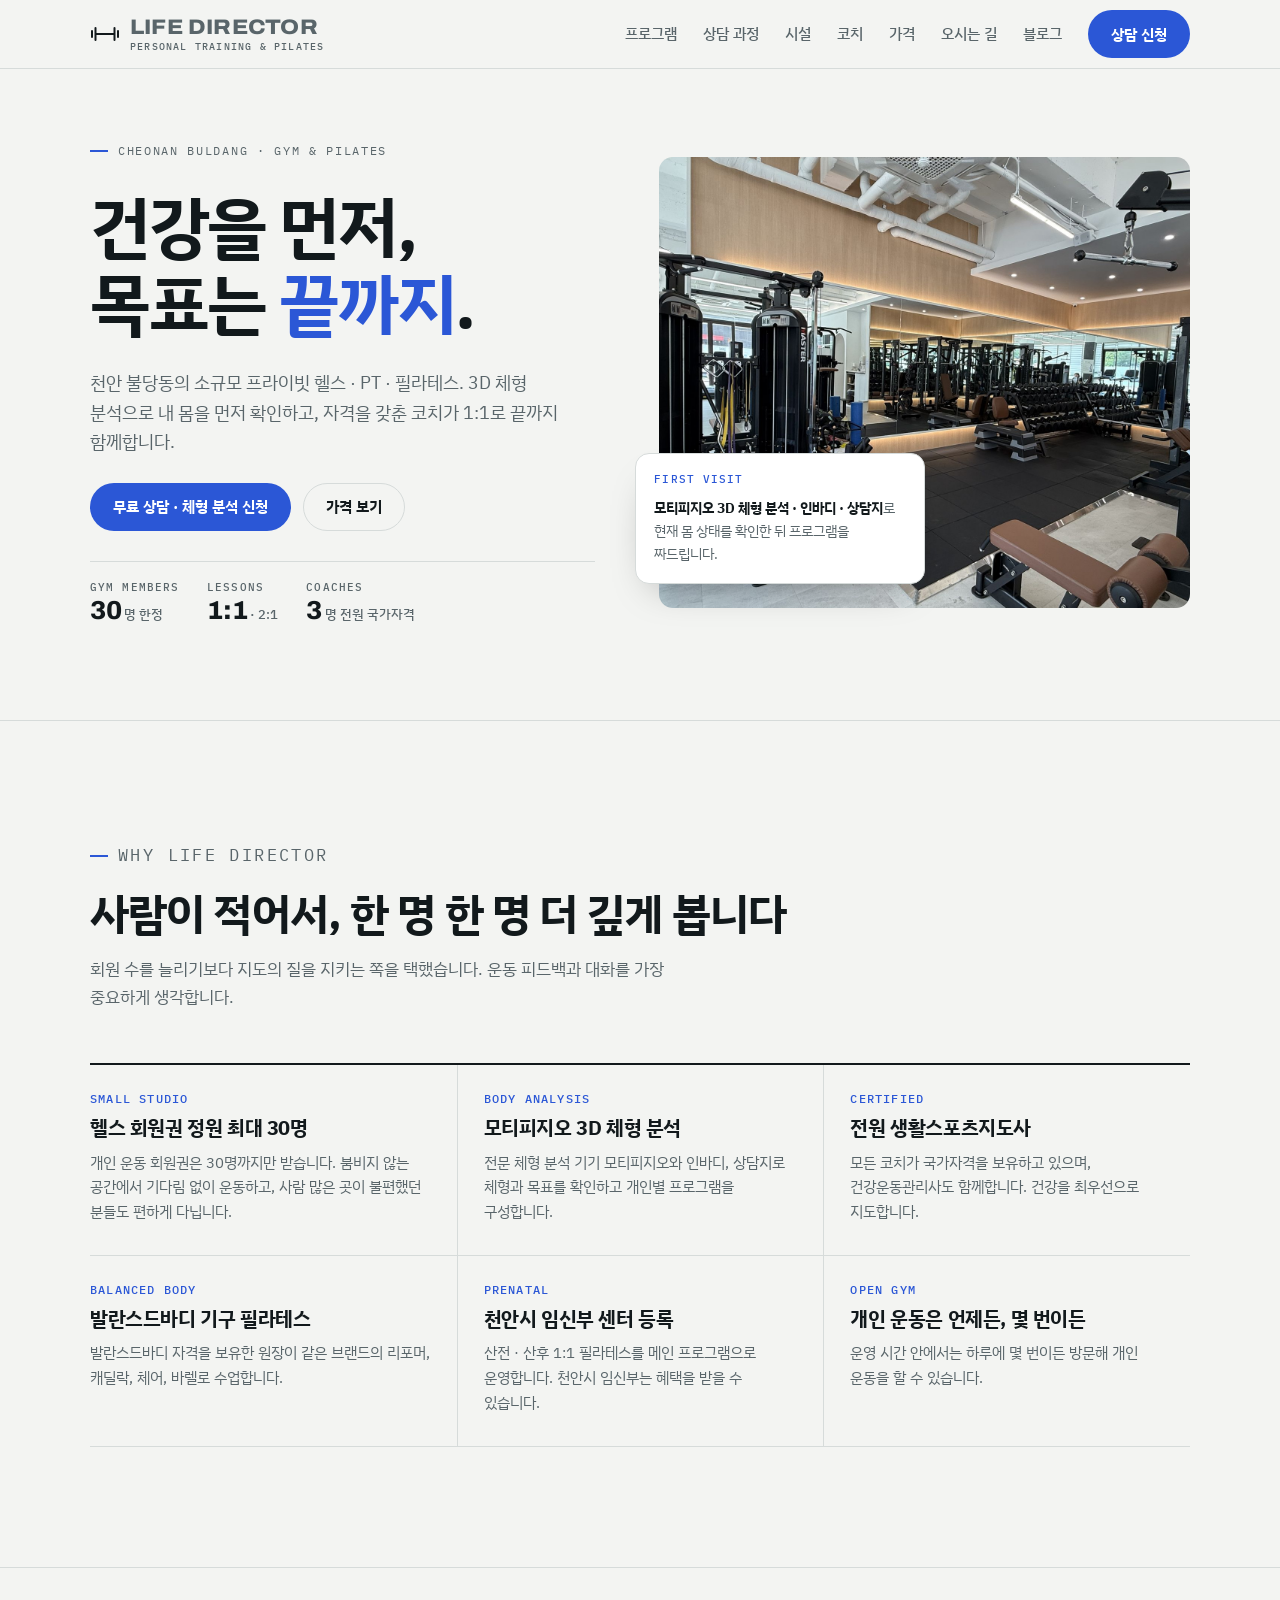
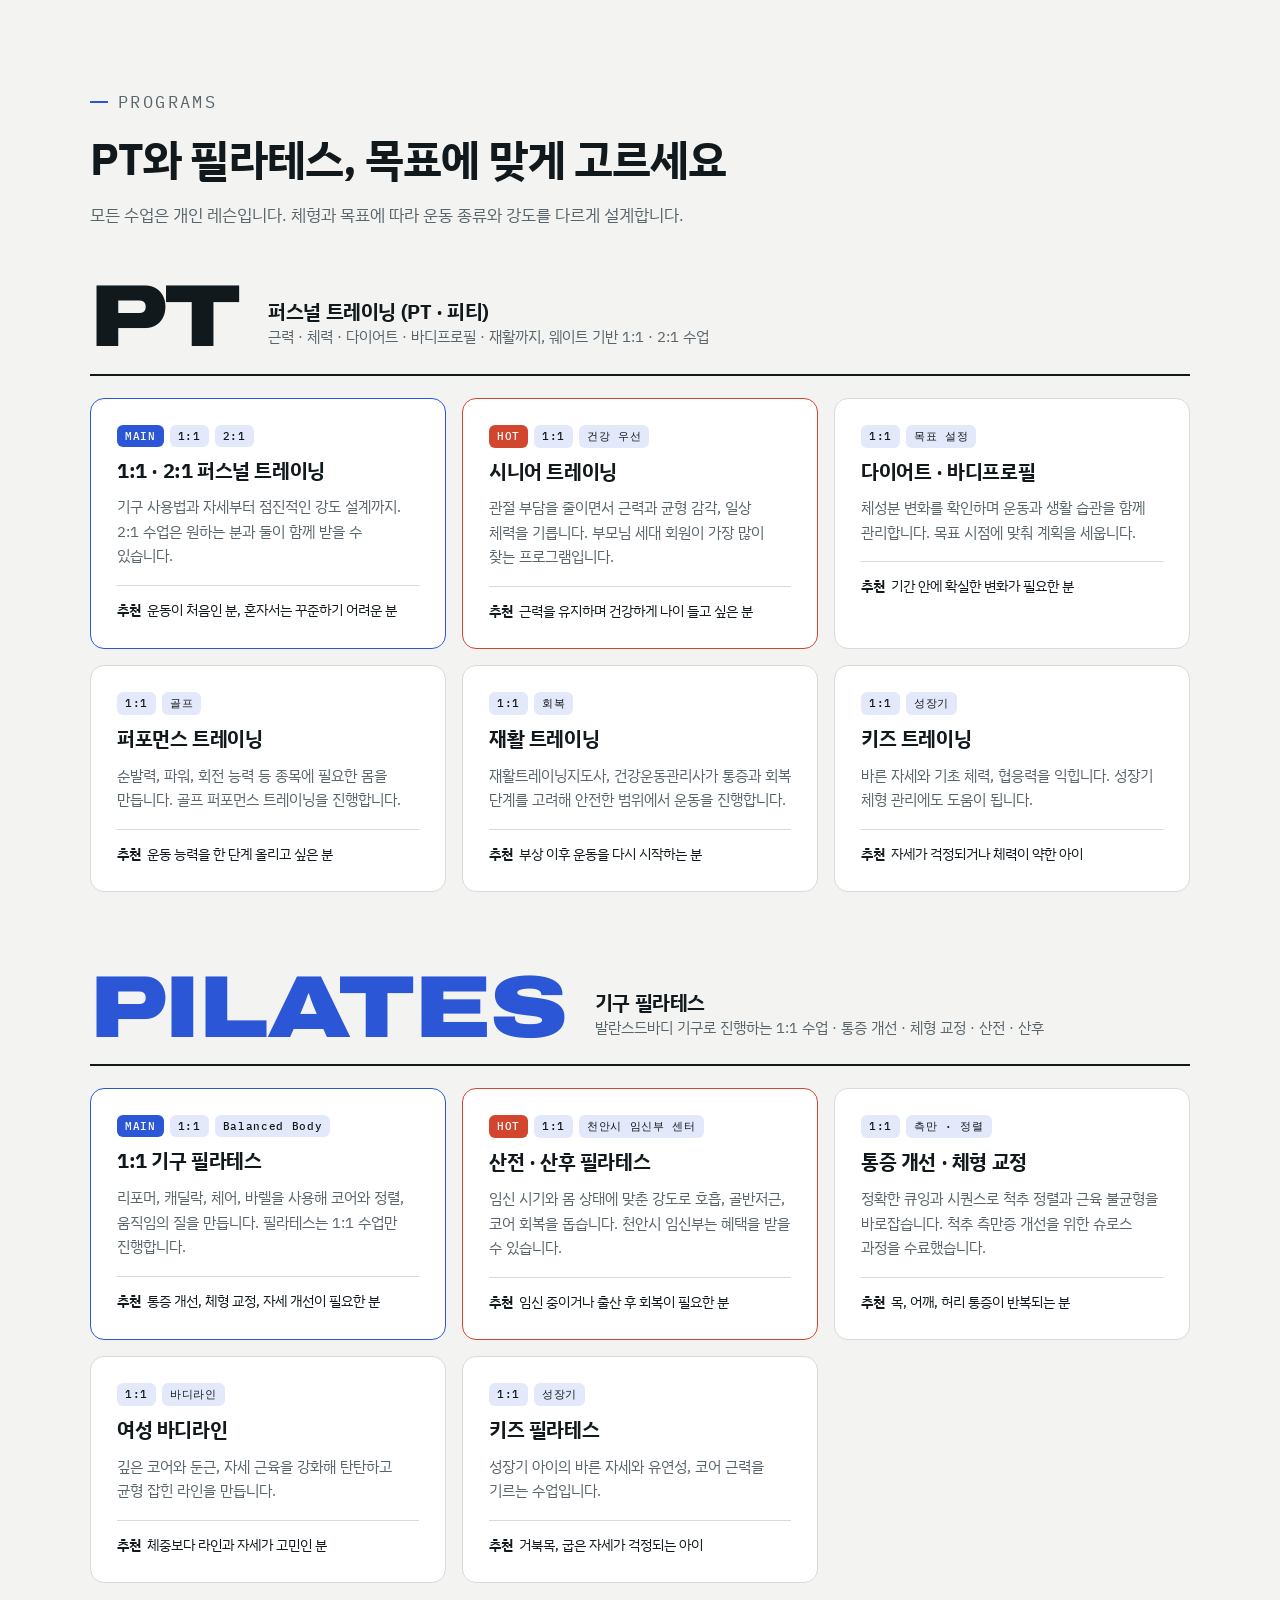
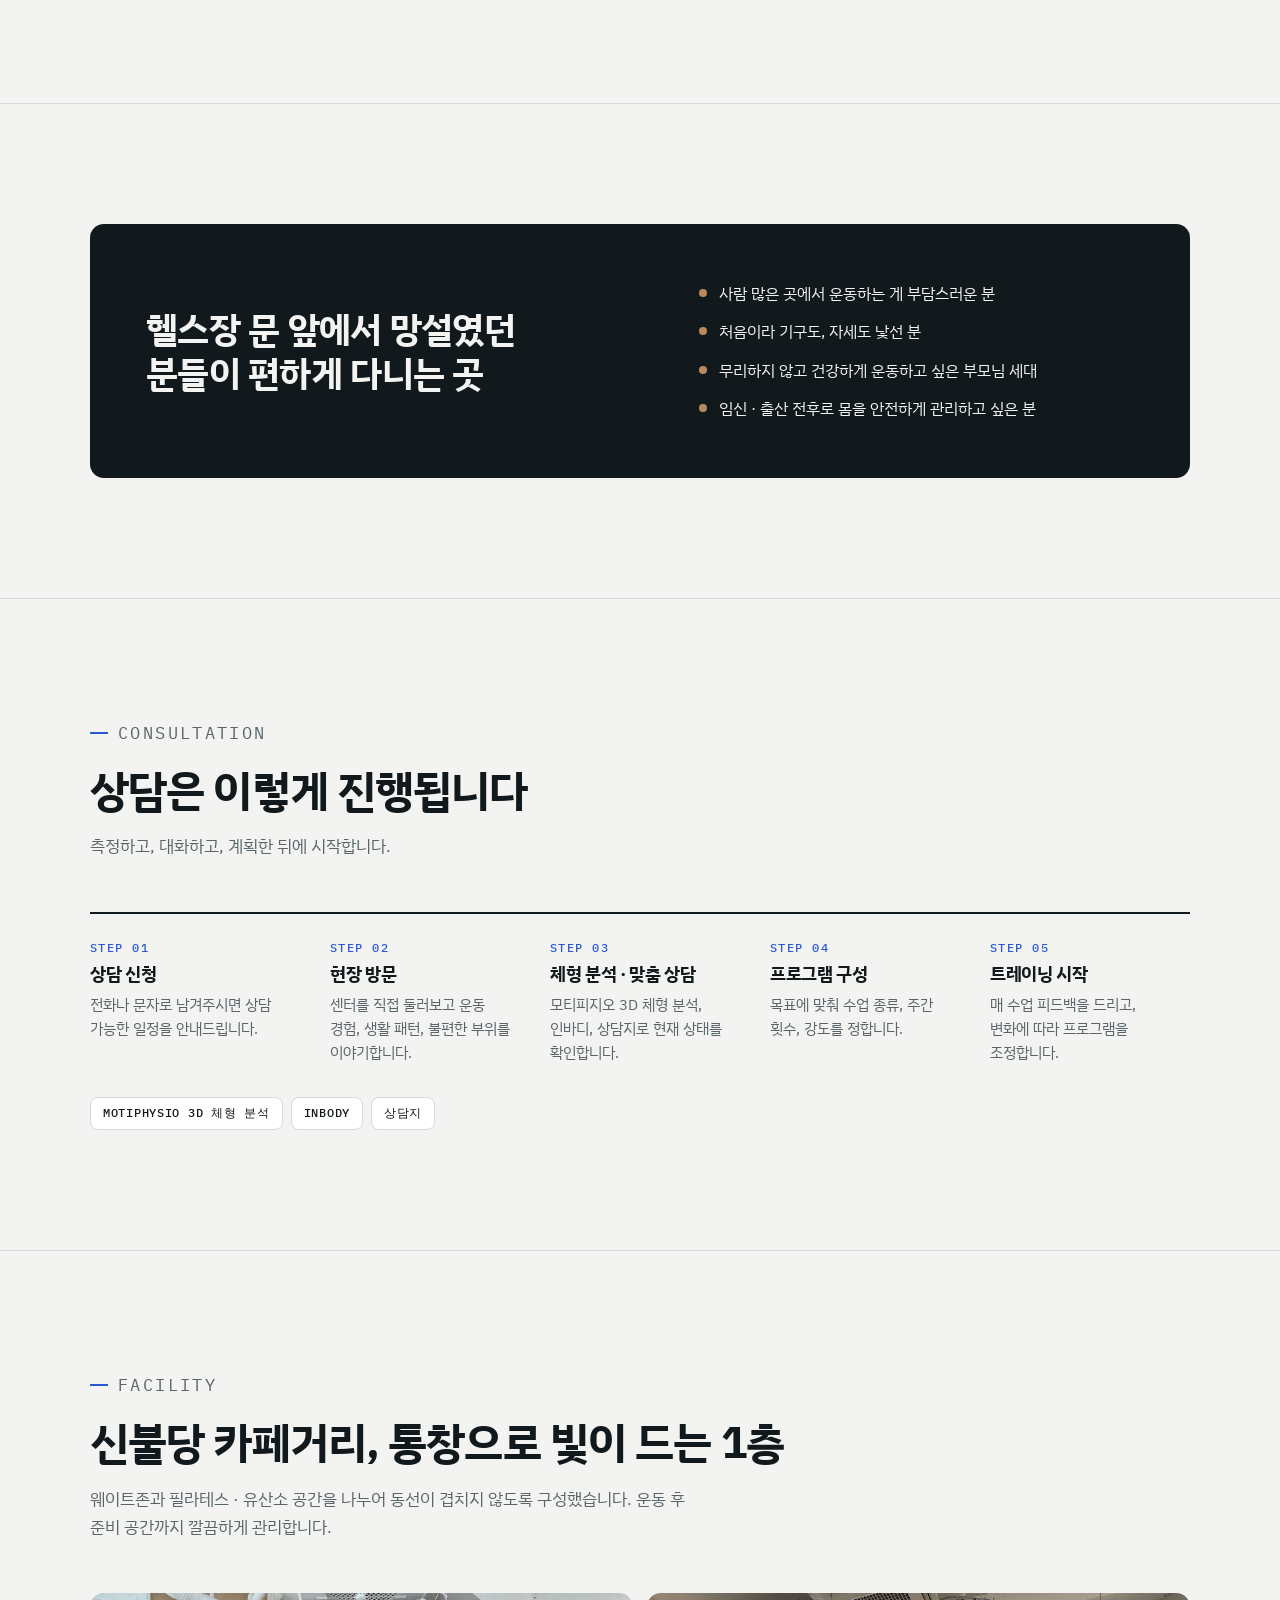
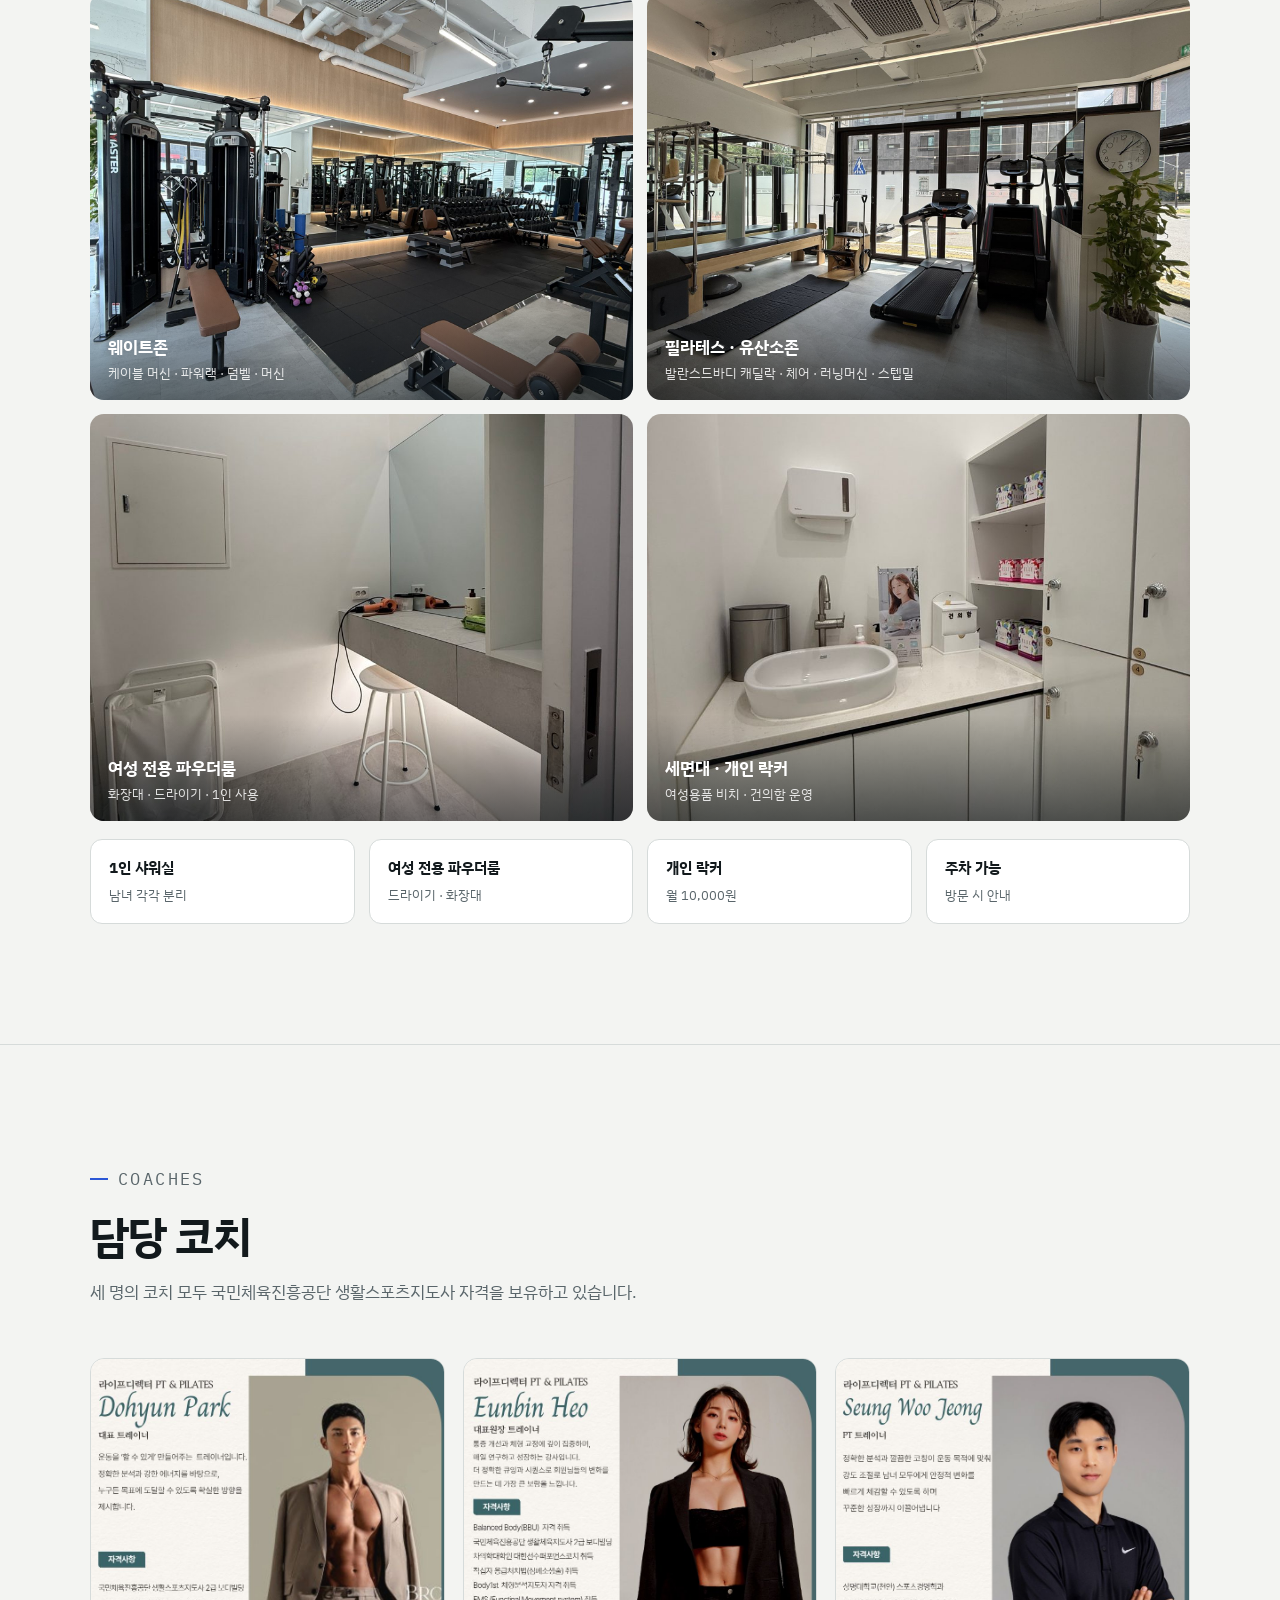
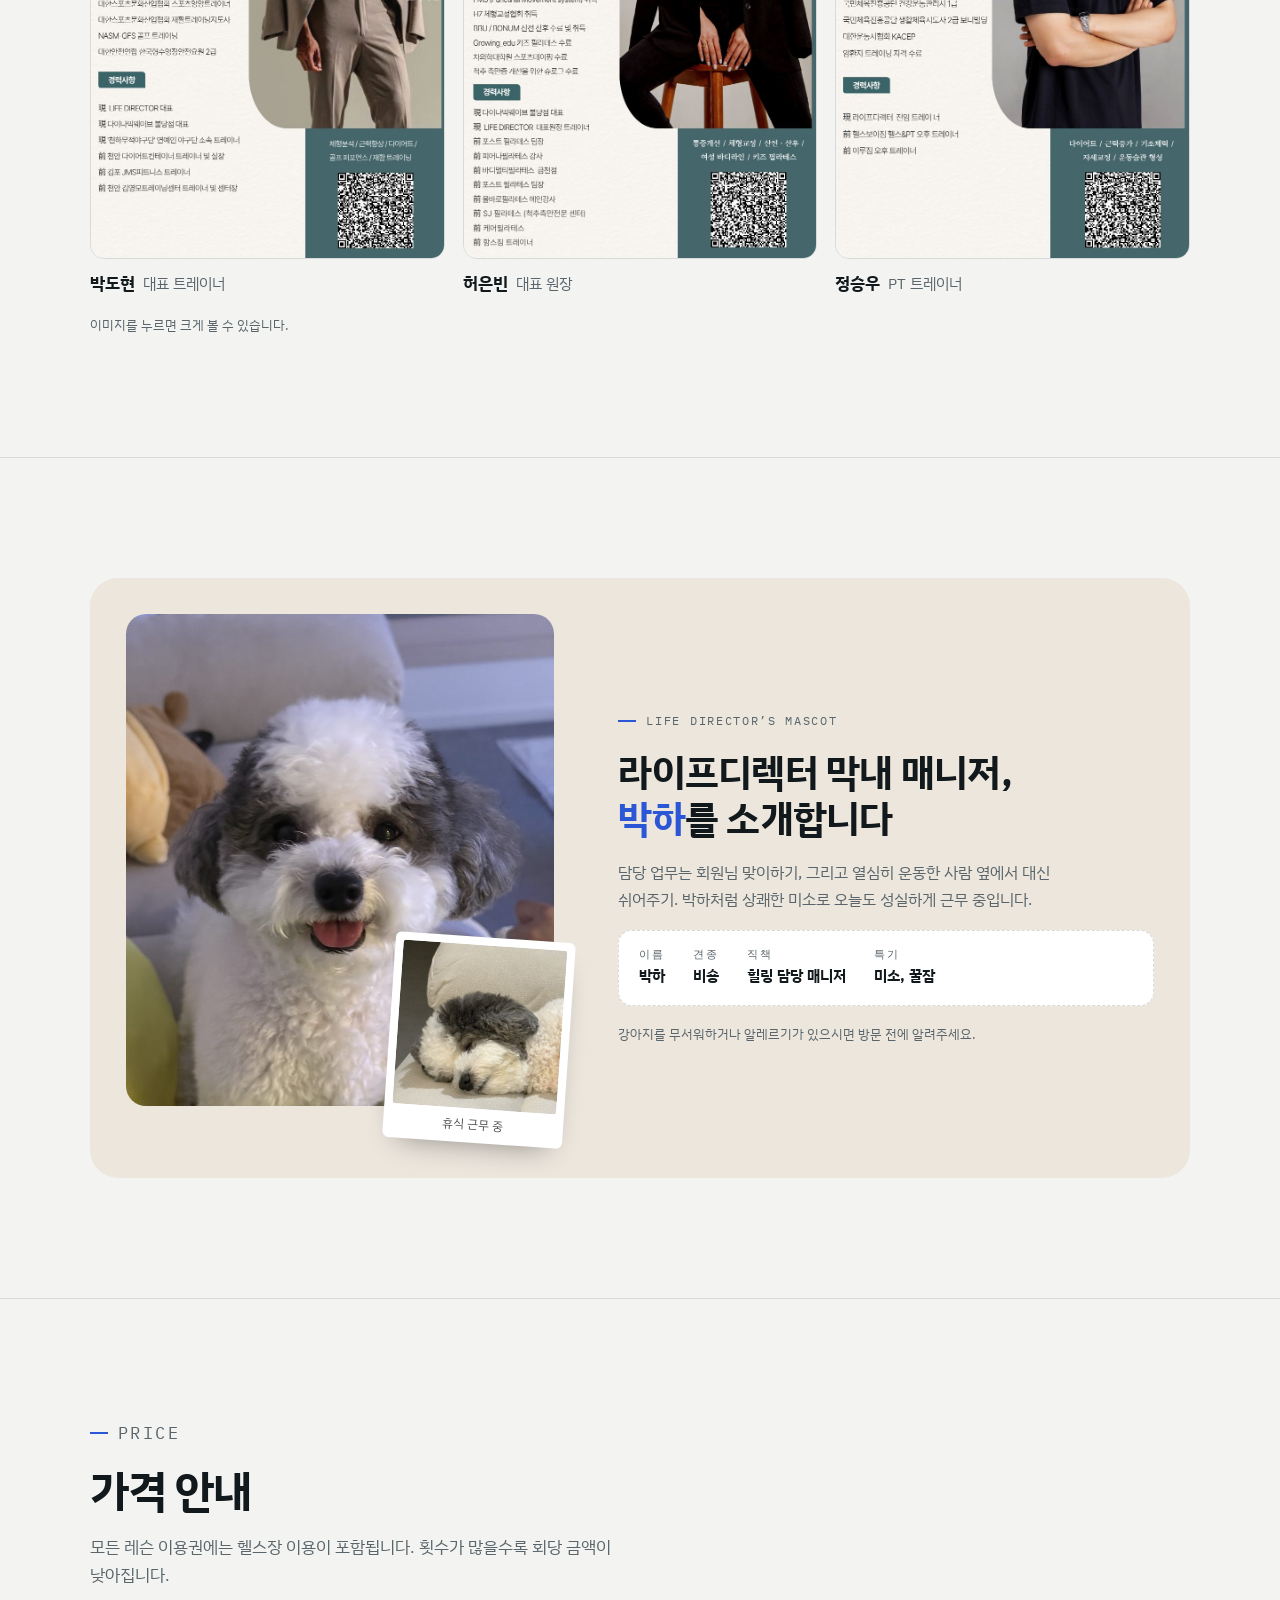
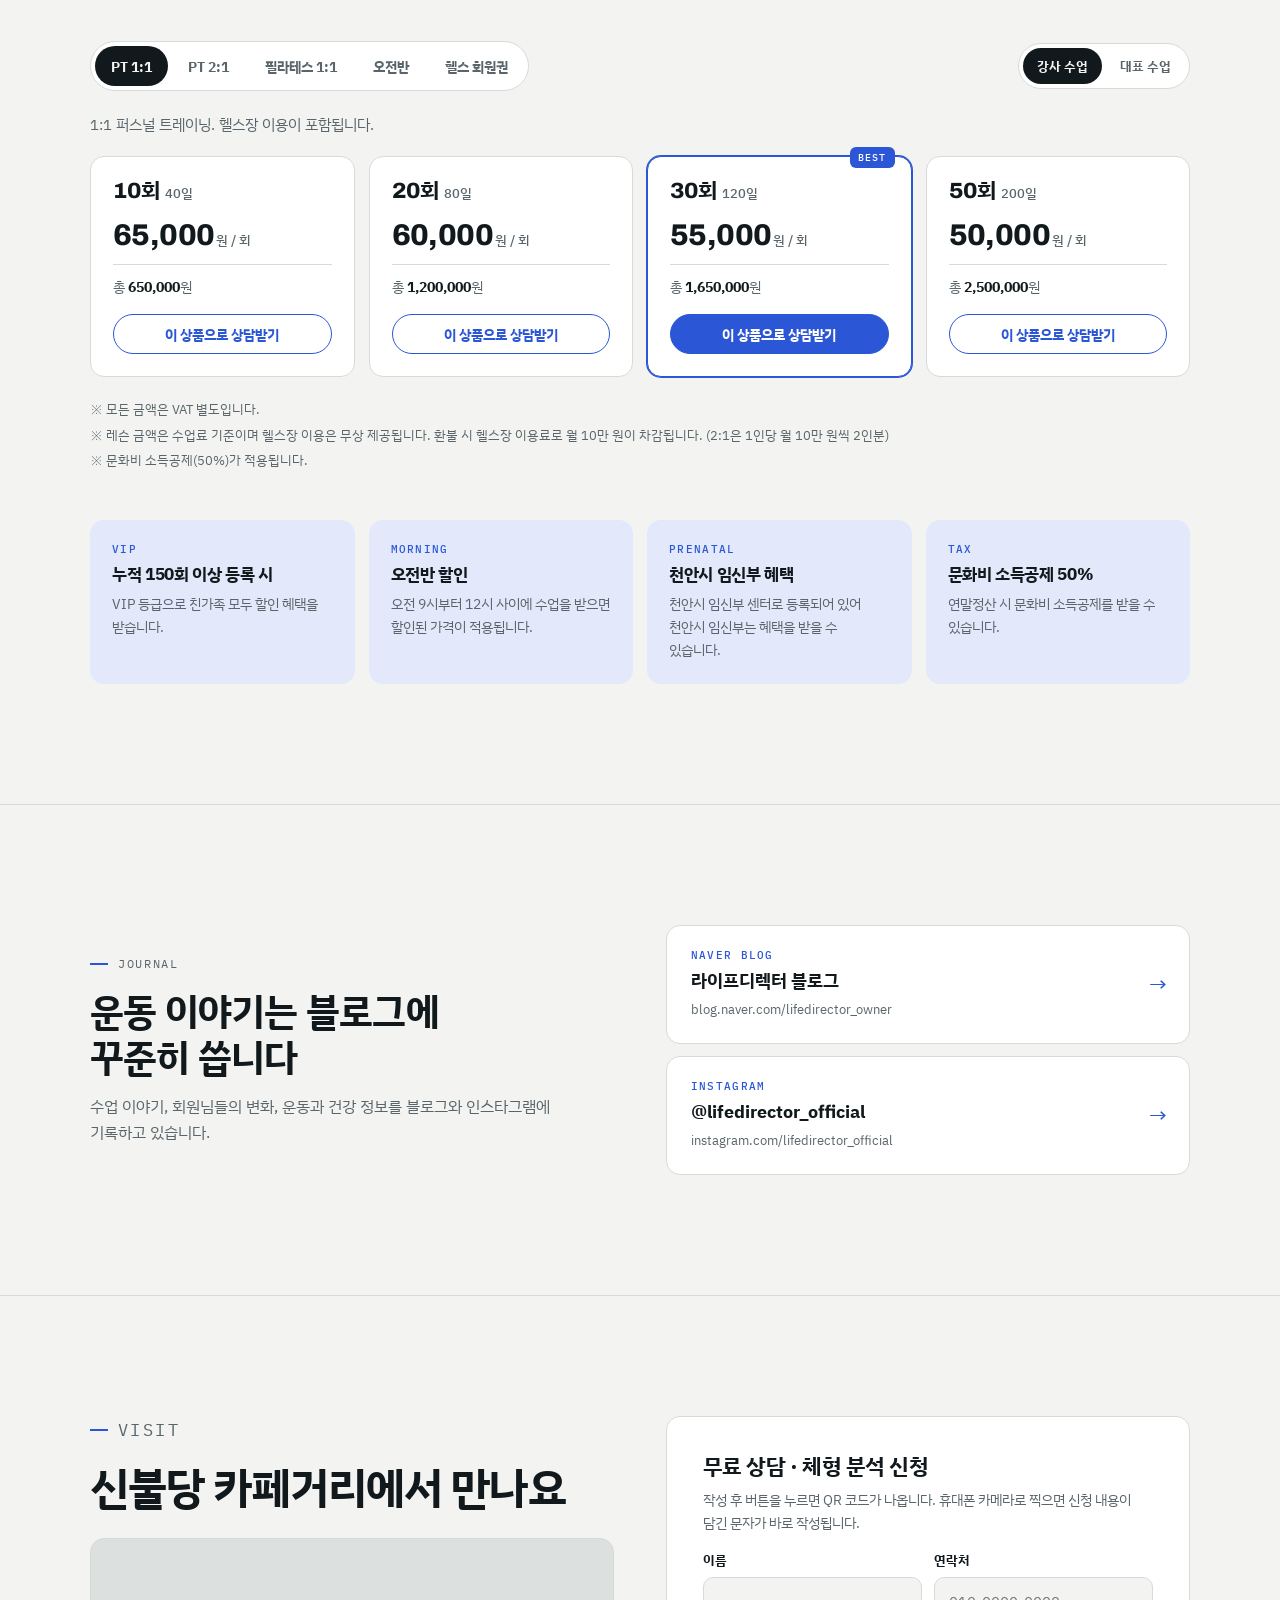
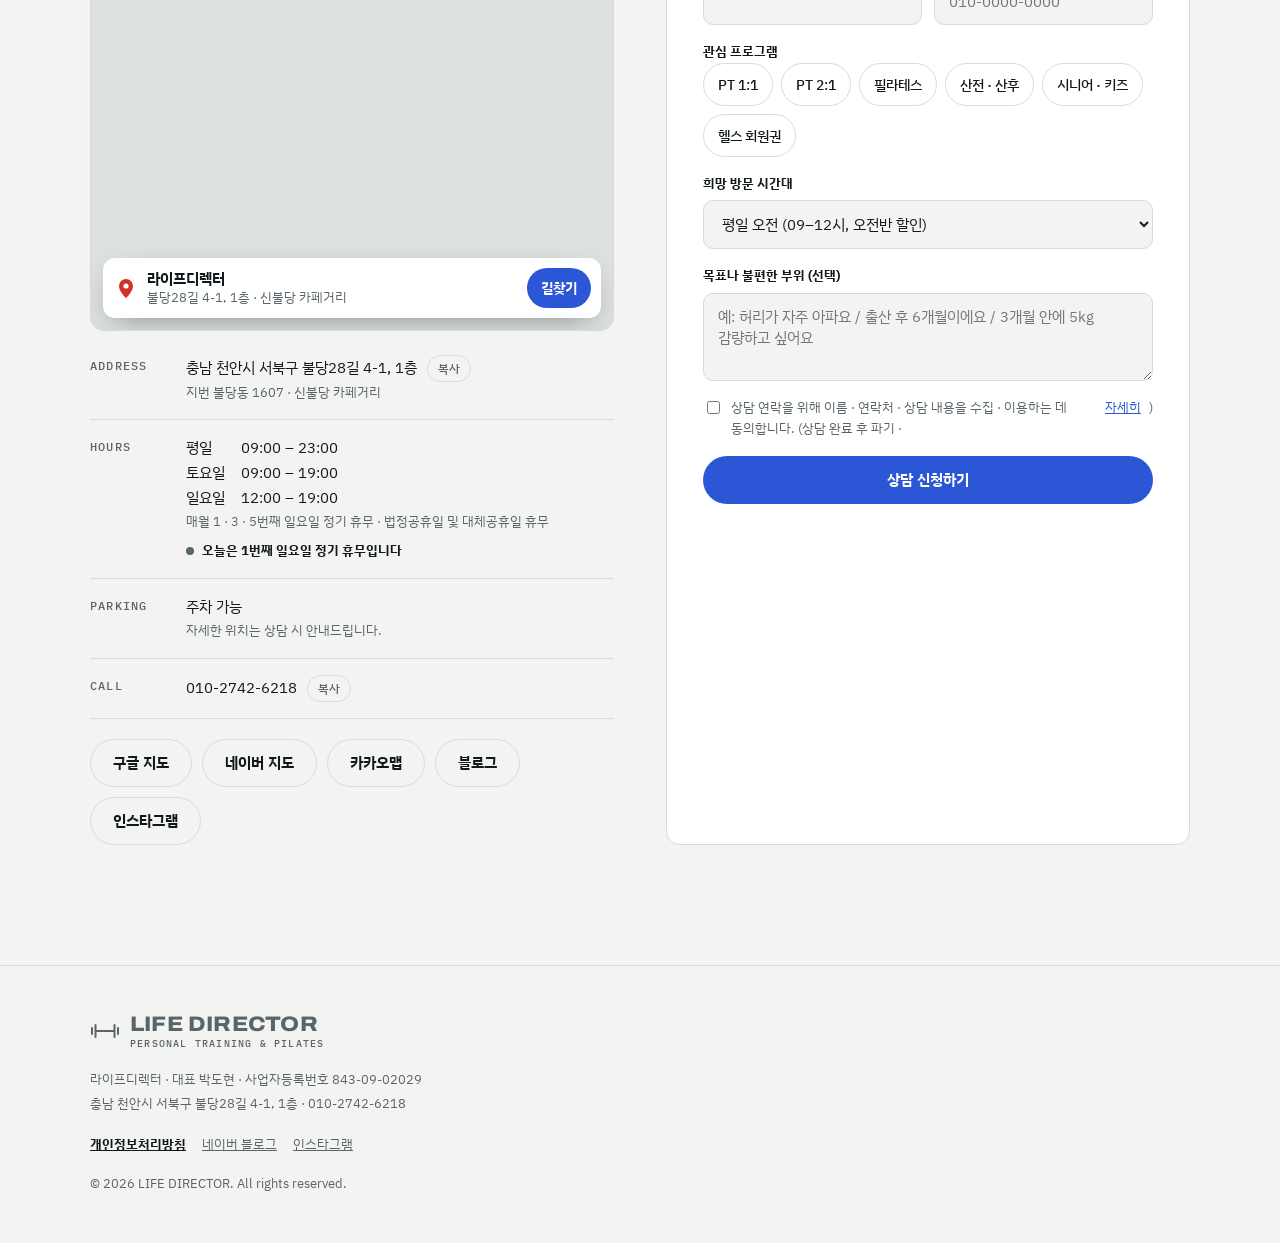
==== commit 0f66a387: "Pricing: per-plan consult button that prefills the form Co-Authored-By: Claude Opus 5.5 <noreply@ant" ====
--- a/index.html
+++ b/index.html
@@ -285,6 +285,10 @@
 .pc .cnt small { font: 500 13px var(--f-body); color: var(--muted); margin-left: 4px; }
 .pc .per { font: 800 clamp(24px, 2.6vw, 30px)/1.1 var(--f-display); font-variant-numeric: tabular-nums; letter-spacing: -0.02em; margin-top: 10px; }
 .pc .per small { font: 500 13px var(--f-body); color: var(--muted); letter-spacing: 0; margin-left: 2px; }
+.pc-cta { margin-top: 10px; width: 100%; min-height: 40px; border-radius: 999px; border: 1px solid var(--accent); background: transparent; color: var(--accent); font: 700 13.5px var(--f-body); cursor: pointer; transition: background .15s ease; }
+.pc-cta:hover { background: var(--soft); }
+.pc.best .pc-cta { background: var(--accent); color: var(--accent-ink); }
+.form.pulse { box-shadow: 0 0 0 3px var(--accent); transition: box-shadow .3s ease; }
 .pc .tot { font-size: 14px; color: var(--muted); font-variant-numeric: tabular-nums; padding-top: 10px; margin-top: 6px; border-top: 1px solid var(--line); }
 .pc .tot b { color: var(--ink); font-weight: 700; }
 .p-notes { margin: 22px 0 0; padding: 0; list-style: none; display: grid; gap: 4px; font-size: 13px; color: var(--muted); }
@@ -416,6 +420,9 @@
 .sms-box.done span { color: var(--muted); font-size: 14px; }
 .tel-inline { font-size: 13px; color: var(--muted); }
 .tel-inline b { color: var(--ink); }
+.sms-warn { background: #FFF3C4; color: #4A3B00; border-radius: 8px; padding: 10px 12px; font-size: 14px; }
+.sms-check { gap: 8px; }
+.sms-check span { color: var(--muted); font-size: 14px; }
 .sms-actions { display: flex; flex-wrap: wrap; gap: 8px; align-items: center; }
 
 
@@ -516,10 +523,13 @@
 </style>
 <!-- 방문 분석: Google Analytics 4 -->
 <script async src="https://www.googletagmanager.com/gtag/js?id=G-V7K4CBTXKR"></script>
-<script>window.dataLayer=window.dataLayer||[];function gtag(){dataLayer.push(arguments);}gtag('js',new Date());gtag('config','G-V7K4CBTXKR');</script>
+<script>window.dataLayer=window.dataLayer||[];function gtag(){dataLayer.push(arguments);}
+/* 자동화 브라우저(크롤러 · 봇)는 방문 기록에서 제외 */
+window.LD_BOT=!!navigator.webdriver;
+if(!window.LD_BOT){gtag('js',new Date());gtag('config','G-V7K4CBTXKR');}</script>
 <!-- 방문 분석: Microsoft Clarity (화면 녹화 · 히트맵) -->
 <script>
-(function(c,l,a,r,i,t,y){
+if(!window.LD_BOT)(function(c,l,a,r,i,t,y){
   c[a]=c[a]||function(){(c[a].q=c[a].q||[]).push(arguments)};
   t=l.createElement(r);t.async=1;t.src="https://www.clarity.ms/tag/"+i;
   y=l.getElementsByTagName(r)[0];y.parentNode.insertBefore(t,y);
@@ -1048,12 +1058,17 @@
   var tabs = document.querySelectorAll('#pTabs button'), tierEl = document.getElementById('pTier');
   var bodyEl = document.getElementById('pBody'), descEl = document.getElementById('pDesc');
 
-  function card(r, pair) {
+  var CAT = { pt1: ['PT 1:1', 'f-p1'], pt2: ['PT 2:1', 'f-p2'], pil: ['필라테스 1:1', 'f-p3'], gym: ['헬스 회원권', 'f-p6'] };
+  function cta(product, chip, am) {
+    return '<button type="button" class="pc-cta" data-product="' + product + '" data-chip="' + chip + '"' + (am ? ' data-am="1"' : '') + '>이 상품으로 상담받기</button>';
+  }
+  function card(r, pair, ctx) {
     var per = r[2] / r[0], exact = per % 10 === 0, perTxt = (exact ? '' : '약 ') + won(exact ? per : Math.round(per / 100) * 100);
     return '<article class="pc' + (r[3] ? ' best' : '') + '">' + (r[3] ? '<span class="best-tag">BEST</span>' : '') +
       '<p class="cnt">' + r[0] + '회<small>' + r[1] + '일</small></p>' +
       '<p class="per">' + perTxt + '<small>원 / 회' + (pair ? ' (2인)' : '') + '</small></p>' +
-      '<p class="tot">총 <b>' + won(r[2]) + '</b>원' + (pair ? ' · 1인 ' + won(r[2] / 2) + '원' : '') + '</p></article>';
+      '<p class="tot">총 <b>' + won(r[2]) + '</b>원' + (pair ? ' · 1인 ' + won(r[2] / 2) + '원' : '') + '</p>' +
+      cta(ctx.name + ' · ' + ctx.tier + ' · ' + r[0] + '회(' + r[1] + '일) 총 ' + won(r[2]) + '원', ctx.chip, ctx.am) + '</article>';
   }
   function render() {
     var d = PRICE[state.k];
@@ -1064,7 +1079,7 @@
       bodyEl.innerHTML = '<div class="p-grid cols-3">' + d.membership.map(function (m) {
         return '<article class="pc' + (m[3] ? ' best' : '') + '">' + (m[3] ? '<span class="best-tag">BEST</span>' : '') +
           '<p class="cnt">' + m[0] + '</p><p class="per">' + won(m[2] / m[1]) + '<small>원 / 월</small></p>' +
-          '<p class="tot">총 <b>' + won(m[2]) + '</b>원</p></article>';
+          '<p class="tot">총 <b>' + won(m[2]) + '</b>원</p>' + cta('헬스 회원권 · ' + m[0] + ' 총 ' + won(m[2]) + '원', 'f-p6') + '</article>';
       }).join('') + '</div>';
       return;
     }
@@ -1075,12 +1090,30 @@
     }).join('');
     bodyEl.innerHTML = d.tiers[state.t].groups.map(function (g) {
       return '<div class="p-group">' + (g.title ? '<h3>' + g.title + '</h3>' : '') +
-        '<div class="p-grid' + (g.rows.length === 2 ? ' cols-2' : '') + '">' + g.rows.map(function (r) { return card(r, d.pair); }).join('') + '</div></div>';
+        '<div class="p-grid' + (g.rows.length === 2 ? ' cols-2' : '') + '">' + g.rows.map(function (r) {
+          var am = state.k === 'am', name = am ? '오전반 ' + g.title : CAT[state.k][0];
+          var chip = am ? (/필라테스/.test(g.title) ? 'f-p3' : 'f-p1') : CAT[state.k][1];
+          return card(r, d.pair, { name: name, tier: d.tiers[state.t].name + ' 수업', chip: chip, am: am });
+        }).join('') + '</div></div>';
     }).join('');
   }
   tabs.forEach(function (b) { b.addEventListener('click', function () { state.k = b.dataset.k; state.t = 0; render(); }); });
   tierEl.addEventListener('click', function (e) { var b = e.target.closest('button'); if (b) { state.t = +b.dataset.i; render(); } });
   render();
+
+  // 가격 카드 → 상담 신청서로 (고른 상품을 자동 입력)
+  bodyEl.addEventListener('click', function (e) {
+    var b = e.target.closest('.pc-cta'); if (!b) return;
+    var f = document.getElementById('trialForm'), memo = document.getElementById('f-msg'), chip = document.getElementById(b.dataset.chip);
+    if (chip) chip.checked = true;
+    if (b.dataset.am) { var sel = document.getElementById('f-time'); sel.selectedIndex = 0; }
+    var line = '관심 상품: ' + b.dataset.product, rest = memo.value.replace(/^관심 상품:.*(\n|$)/, '');
+    memo.value = line + (rest ? '\n' + rest : '');
+    if (window.ldTrack) window.ldTrack('price_cta', { product: b.dataset.product });
+    f.scrollIntoView({ behavior: 'smooth', block: 'start' });
+    f.classList.add('pulse'); setTimeout(function () { f.classList.remove('pulse'); }, 1600);
+    setTimeout(function () { var n = document.getElementById('f-name'); if (!n.value) n.focus({ preventScroll: true }); }, 700);
+  });
 
   // 복사 버튼
   document.querySelectorAll('[data-copy]').forEach(function (btn) {
@@ -1115,8 +1148,8 @@
     vat: '부가세 포함',
     basis: '* 정가: 홈페이지 강사 수업 최소 등록(PT 10회 · 필라테스 8회) 회당 단가, 부가세 포함',
     items: ['3D 체형 분석 · 인바디', '레슨권에 헬스장 이용 포함', '문화비 소득공제 50%'],
-    limit: '',
-    note: '신규 회원 전용 혜택입니다. 원하는 시간대에 맞춰 수업할 수 있으며, 상세 조건은 상담 시 안내드립니다.',
+    limit: '1인 1회 한정',
+    note: '신규 회원 1인 1회 한정 혜택입니다. 원하는 시간대에 맞춰 수업할 수 있으며, 상세 조건은 상담 시 안내드립니다.',
     flyer: 'assets/event-2026-10-newmember.jpg',
     flyerAlt: '10월 신규 회원 이벤트 전단지. 측정부터 시작하는 내 몸 맞춤 운동. 1:1 PT 6회 총 330,000원(회당 55,000원, 정가 71,500원 대비 23% 할인), 1:1 필라테스 3회 총 165,000원(회당 55,000원, 정가 86,625원 대비 36% 할인), 부가세 포함',
     // 전단지 색에 맞춘 이벤트 색 (비우면 기본 블랙 + 레드)
@@ -1169,8 +1202,16 @@
      방문 분석 — 구글 애널리틱스(GA4) / 네이버 애널리틱스가 연결되면
      전화 · 문자 · 상담 신청 · 이벤트 클릭이 '전환'으로 기록됩니다.
      ========================================================== */
+  var LEAD_EVENTS = { consult_submit: 1, call_click: 1, sms_click: 1, event_sms: 1 };
   function track(name, params) {
-    try { if (window.gtag) window.gtag('event', name, params || {}); } catch (e) {}
+    if (window.LD_BOT) return;
+    try {
+      if (window.gtag) {
+        window.gtag('event', name, params || {});
+        // GA4 '리드 생성' 보고서용 표준 이벤트 (잠재고객 수에 집계)
+        if (LEAD_EVENTS[name]) window.gtag('event', 'generate_lead', { method: name });
+      }
+    } catch (e) {}
   }
   window.ldTrack = track;
   document.addEventListener('click', function (e) {
@@ -1197,9 +1238,10 @@
 
   /* ==========================================================
      상담 신청
-     - 휴대폰: 문자 앱을 열고 내용을 자동 입력
-     - PC: 웹으로 바로 접수(이메일 알림) → 실패하거나 키가 없으면 QR로 휴대폰 문자 이어쓰기
-     WEB3FORMS_KEY에 web3forms.com에서 받은 Access Key를 넣으면 PC 접수가 켜집니다.
+     - WEB3FORMS_KEY가 있으면: 휴대폰 · PC 모두 웹으로 먼저 접수(원장님 이메일 알림)
+       → 휴대폰은 접수 후 문자로도 보낼 수 있게 안내
+     - 키가 없으면: 휴대폰은 문자 앱 자동 입력(전송 안내 + 돌아오면 전송 확인),
+       PC는 QR로 휴대폰 문자 이어쓰기
      ========================================================== */
   var SMS_TO = '01027426218';
   var WEB3FORMS_KEY = '';
@@ -1207,6 +1249,13 @@
     (navigator.maxTouchPoints > 1 && /Macintosh/.test(navigator.userAgent));
   var form = document.getElementById('trialForm'), msg = document.getElementById('formMsg');
   var submitBtn = form.querySelector('button[type="submit"]'), subEl = form.querySelector('p.sub');
+  if (IS_MOBILE && !WEB3FORMS_KEY) {
+    subEl.innerHTML = '버튼을 누르면 문자 앱이 열리고 내용이 자동으로 입력됩니다. <b>문자 앱에서 전송 버튼까지 눌러야 접수가 완료됩니다.</b>';
+  }
+  if (IS_MOBILE && WEB3FORMS_KEY) {
+    subEl.textContent = '작성 후 버튼을 누르면 바로 접수됩니다. 영업시간 내에 남겨주신 연락처로 연락드립니다.';
+    submitBtn.textContent = '상담 신청하기';
+  }
   if (!IS_MOBILE) {
     subEl.textContent = WEB3FORMS_KEY
       ? '작성 후 버튼을 누르면 바로 접수됩니다. 영업시간 내에 남겨주신 연락처로 연락드립니다.'
@@ -1249,10 +1298,12 @@
       track('consult_submit', { programs: fields.programs, method: 'web' });
       form.reset();
       msg.innerHTML = '<div class="sms-box done"><b>' + esc(fields.name) + '님, 상담 신청이 접수되었습니다.</b>' +
-        '<span>영업시간 내에 ' + esc(fields.phone) + '로 연락드리겠습니다. 급하시면 010-2742-6218로 전화 주세요.</span></div>';
+        '<span>영업시간 내에 ' + esc(fields.phone) + '로 연락드리겠습니다. 급하시면 010-2742-6218로 전화 주세요.</span>' +
+        (IS_MOBILE ? '<div class="sms-actions"><a class="btn btn-ghost" href="tel:01027426218">바로 전화하기</a></div>' : '') + '</div>';
     }).catch(function () {
       track('consult_web_error');
-      showQR(body, '접수 중 문제가 생겼습니다. 아래 방법으로 보내주시면 바로 확인하겠습니다.');
+      if (IS_MOBILE) openSms(fields, body, '접수 중 문제가 생겨 문자로 연결합니다.');
+      else showQR(body, '접수 중 문제가 생겼습니다. 아래 방법으로 보내주시면 바로 확인하겠습니다.');
     }).then(function () { submitBtn.disabled = false; submitBtn.textContent = '상담 신청하기'; });
   }
   form.addEventListener('submit', function (e) {
@@ -1271,13 +1322,40 @@
       else { track('consult_submit', { programs: fields.programs, method: 'qr' }); showQR(body); }
       return;
     }
+    if (WEB3FORMS_KEY) { sendWeb(fields, body); return; }
+    openSms(fields, body);
+  });
+
+  // 휴대폰 문자 흐름: 전송 안내 → 문자 앱 열기 → 돌아오면 전송 여부 확인
+  var smsPending = null;
+  function openSms(fields, body, lead) {
     var href = 'sms:' + SMS_TO + '?&body=' + encodeURIComponent(body);
-    msg.innerHTML = '<div class="sms-box"><b>문자 앱이 열리지 않으면 아래 내용을 010-2742-6218로 보내주세요.</b>' +
-      '<pre id="smsText">' + esc(body) + '</pre><div class="sms-actions"><a class="btn btn-primary" href="' + href + '">문자 앱 열기</a>' +
+    msg.hidden = false;
+    msg.innerHTML = '<div class="sms-box">' + (lead ? '<p>' + lead + '</p>' : '') +
+      '<p class="sms-warn"><b>문자 앱이 열리면 전송(↑) 버튼을 꼭 눌러주세요.</b> 전송해야 접수가 완료됩니다.</p>' +
+      '<pre id="smsText">' + esc(body) + '</pre><div class="sms-actions"><a class="btn btn-primary" href="' + href + '" id="smsOpen">문자 앱 열기</a>' +
       '<button class="mini" type="button" id="smsCopy">내용 복사</button></div></div>';
     document.getElementById('smsCopy').addEventListener('click', function () { copyText(this, body, document.getElementById('smsText')); });
+    smsPending = { href: href, fields: fields, at: Date.now() };
     track('consult_submit', { programs: fields.programs, method: 'sms' });
-    window.location.href = href;
+    setTimeout(function () { window.location.href = href; }, 900);
+  }
+  document.addEventListener('visibilitychange', function () {
+    if (document.visibilityState !== 'visible' || !smsPending || Date.now() - smsPending.at < 1500) return;
+    var p = smsPending; smsPending = null;
+    track('sms_return');
+    msg.hidden = false;
+    msg.innerHTML = '<div class="sms-box sms-check"><b>문자 전송을 완료하셨나요?</b>' +
+      '<span>문자 앱에서 전송 버튼을 눌러야 상담 신청이 접수됩니다. 아직이라면 다시 열어 전송해 주세요.</span>' +
+      '<div class="sms-actions"><a class="btn btn-primary" href="' + p.href + '" id="smsReopen">문자 다시 열기</a>' +
+      '<a class="btn btn-ghost" href="tel:01027426218">전화로 상담하기</a>' +
+      '<button class="mini" type="button" id="smsSent">네, 보냈어요</button></div></div>';
+    document.getElementById('smsReopen').addEventListener('click', function () { track('sms_reopen'); smsPending = { href: p.href, fields: p.fields, at: Date.now() }; });
+    document.getElementById('smsSent').addEventListener('click', function () {
+      track('sms_confirmed_sent', { programs: p.fields.programs });
+      msg.innerHTML = '<div class="sms-box done"><b>' + esc(p.fields.name) + '님, 감사합니다.</b><span>영업시간 내에 ' + esc(p.fields.phone) + '로 연락드리겠습니다.</span></div>';
+    });
+    msg.scrollIntoView({ behavior: 'smooth', block: 'center' });
   });
 
   // PC에서는 이벤트의 '바로 문자 보내기'를 신청서로 연결
@@ -1297,7 +1375,7 @@
 <script>
 if (!wcs_add) var wcs_add = {};
 wcs_add["wa"] = "125fd65eb3cd030";
-if (window.wcs) { wcs_do(); }
+if (window.wcs && !navigator.webdriver) { wcs_do(); }
 </script>
 </body>
 </html>
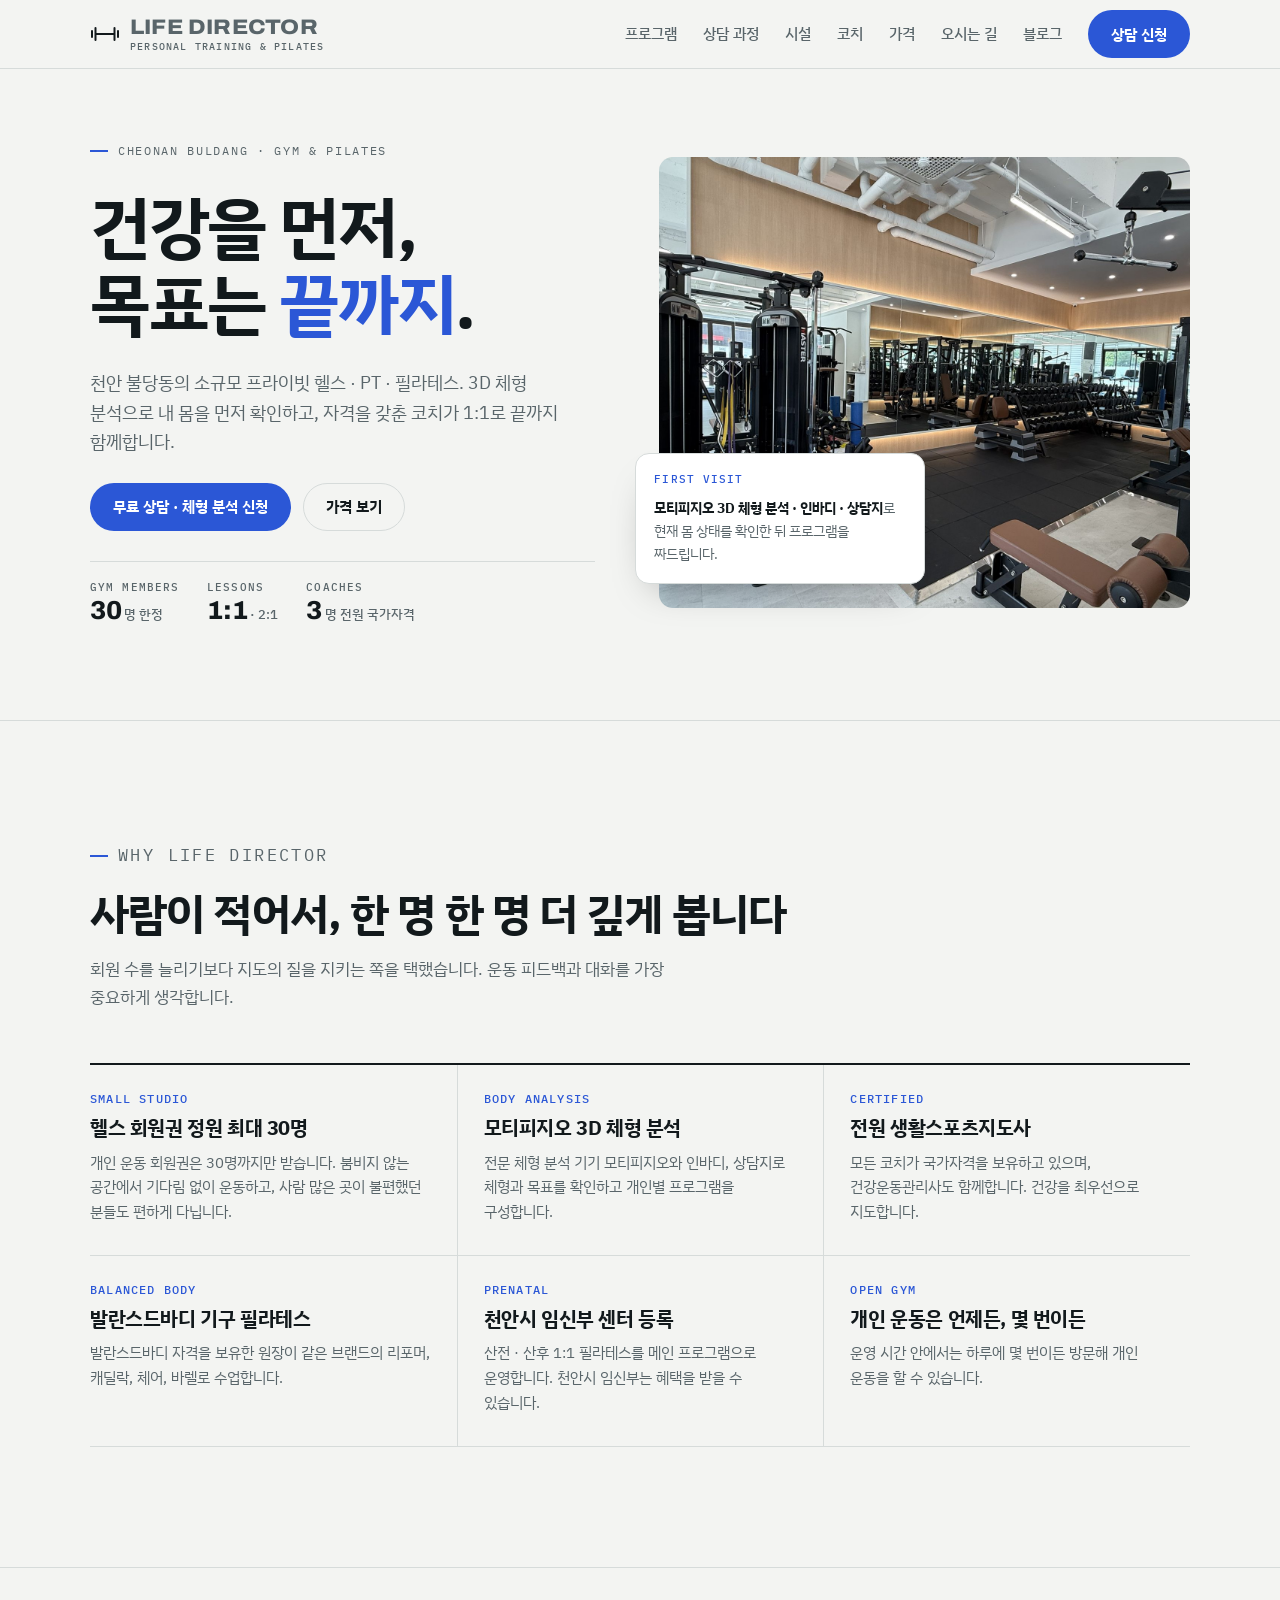
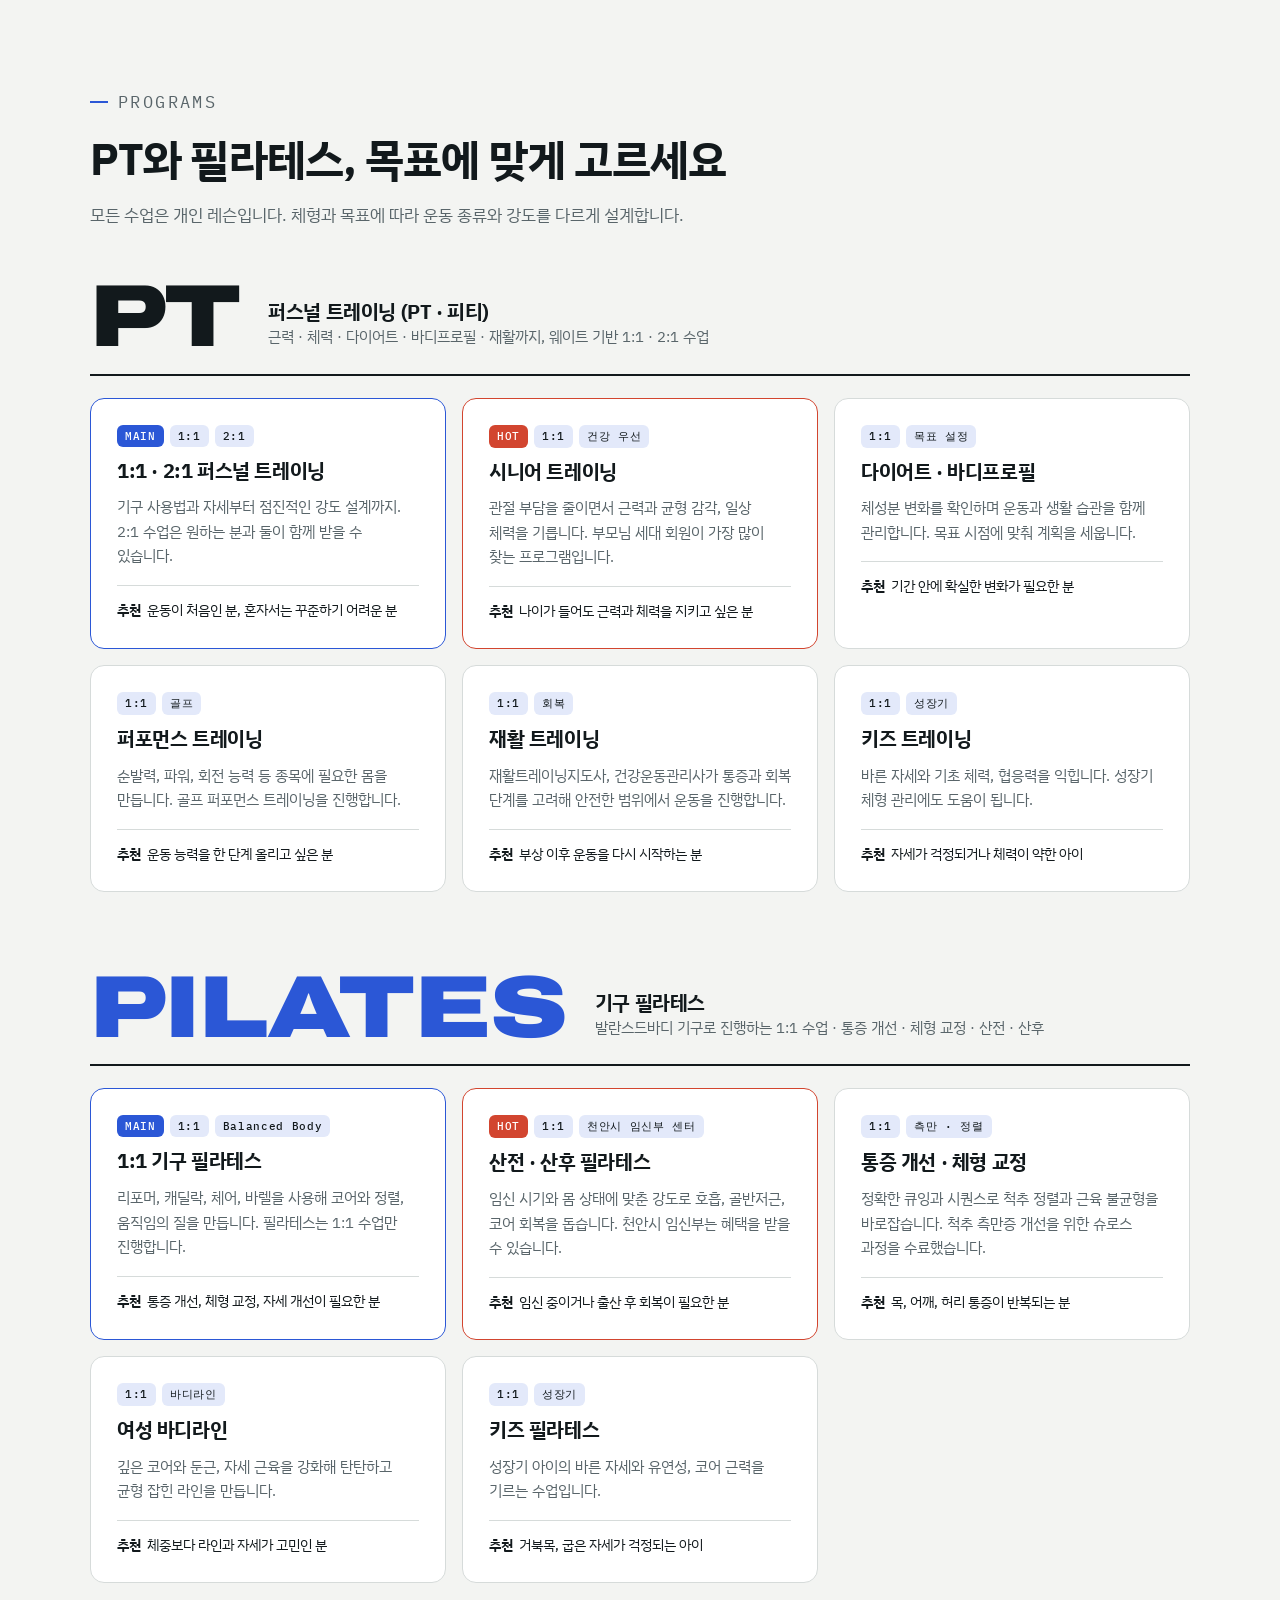
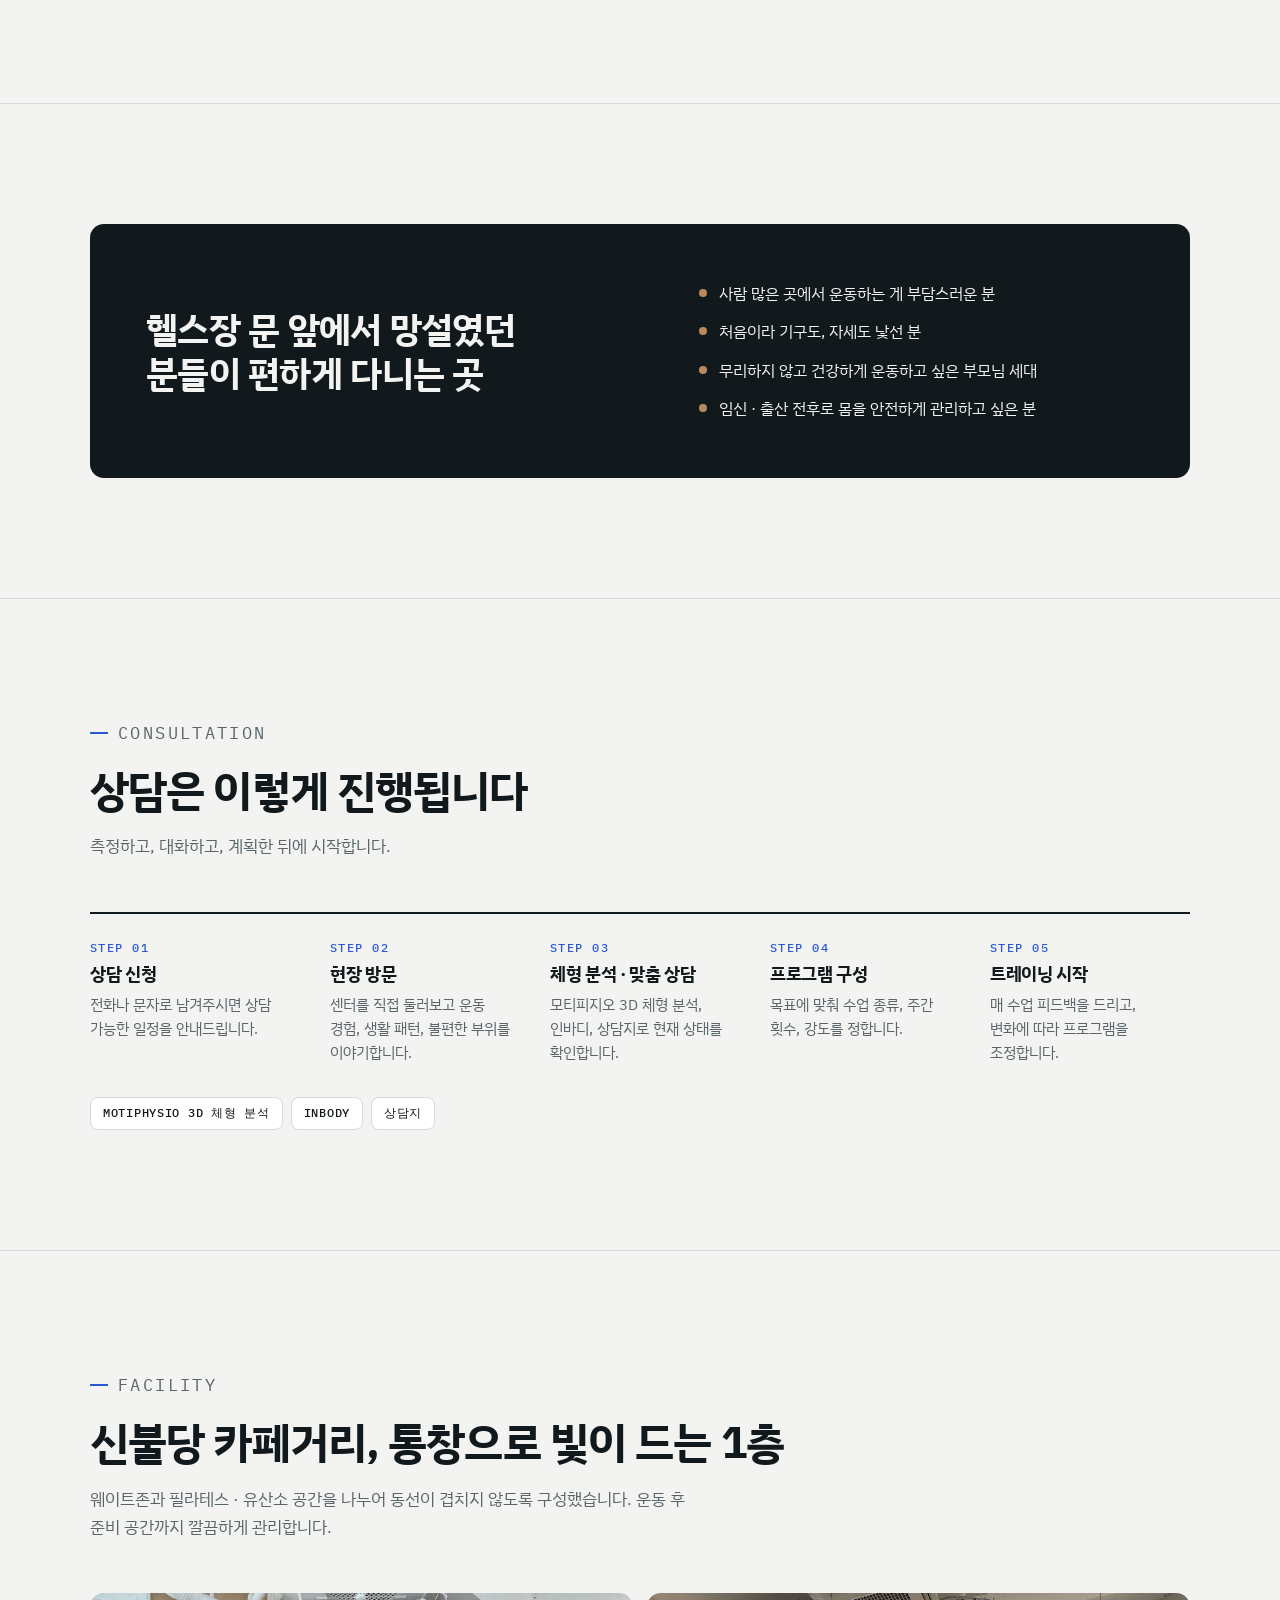
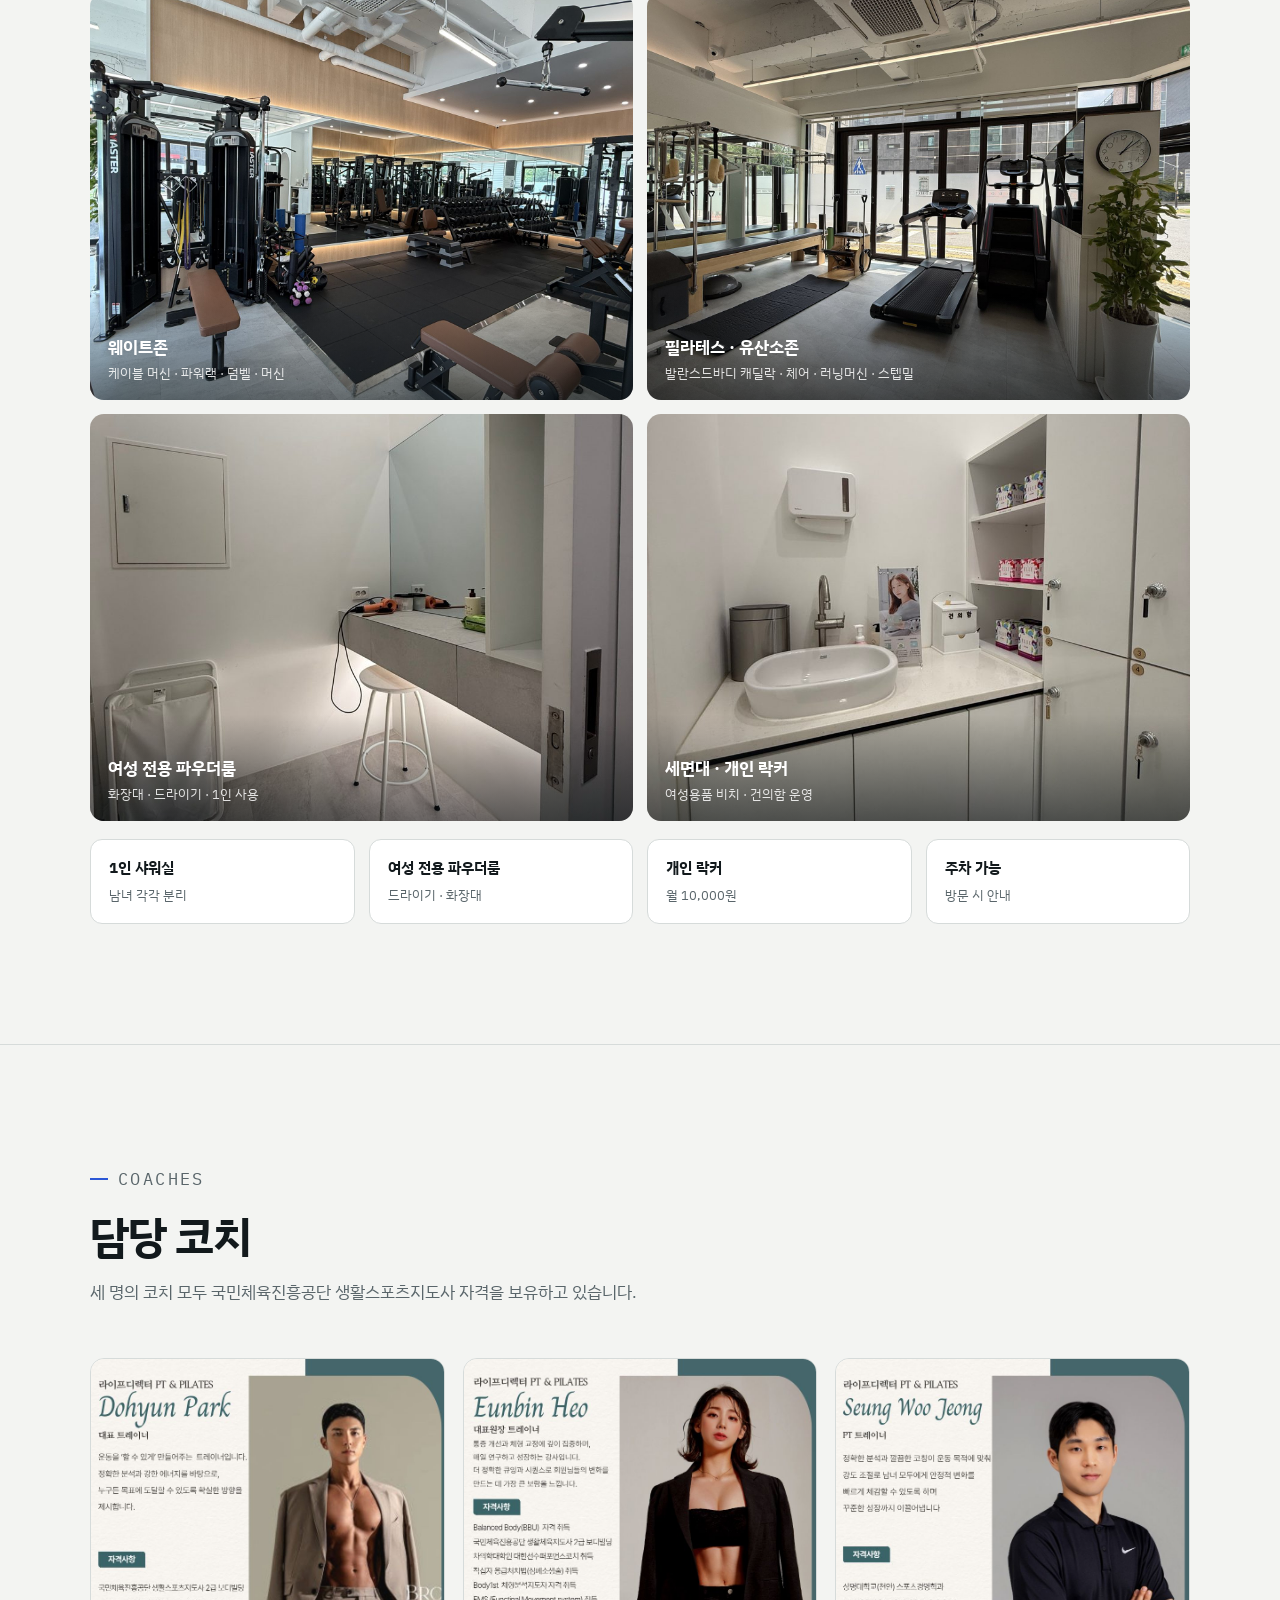
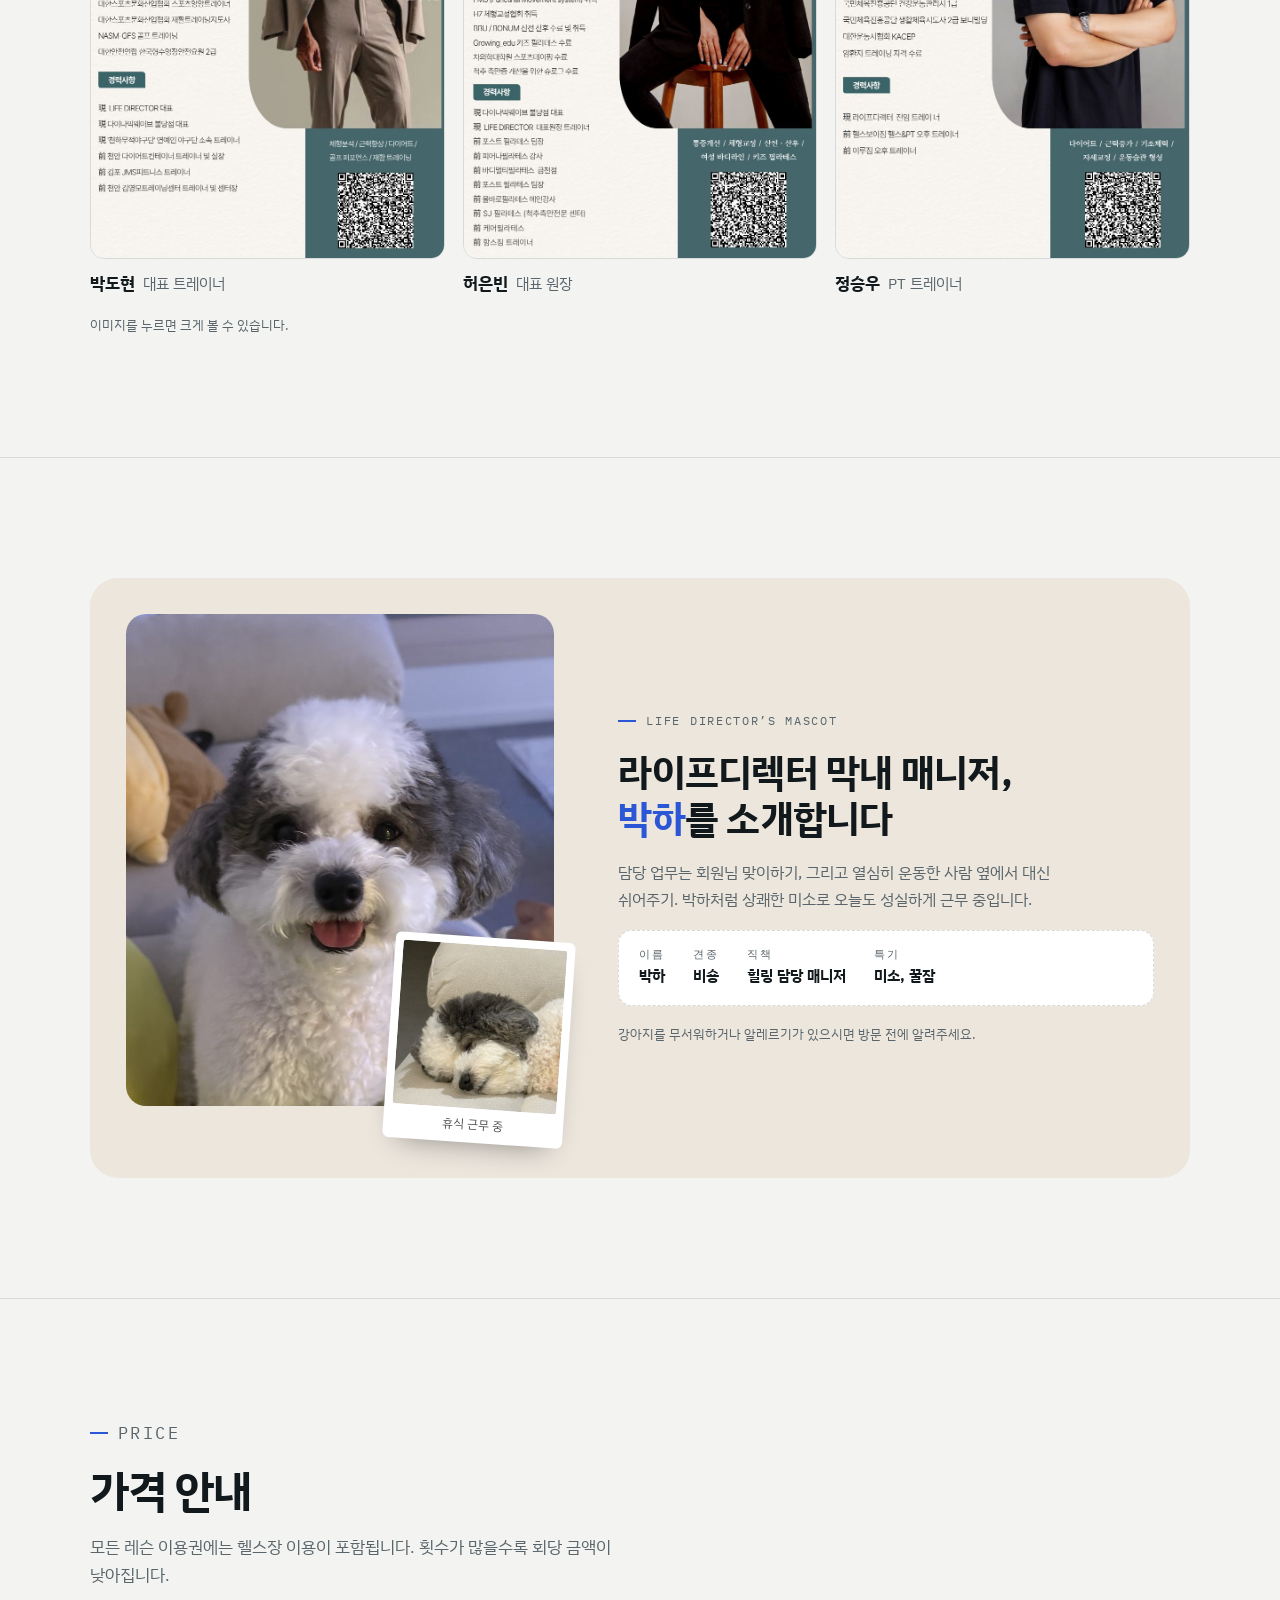
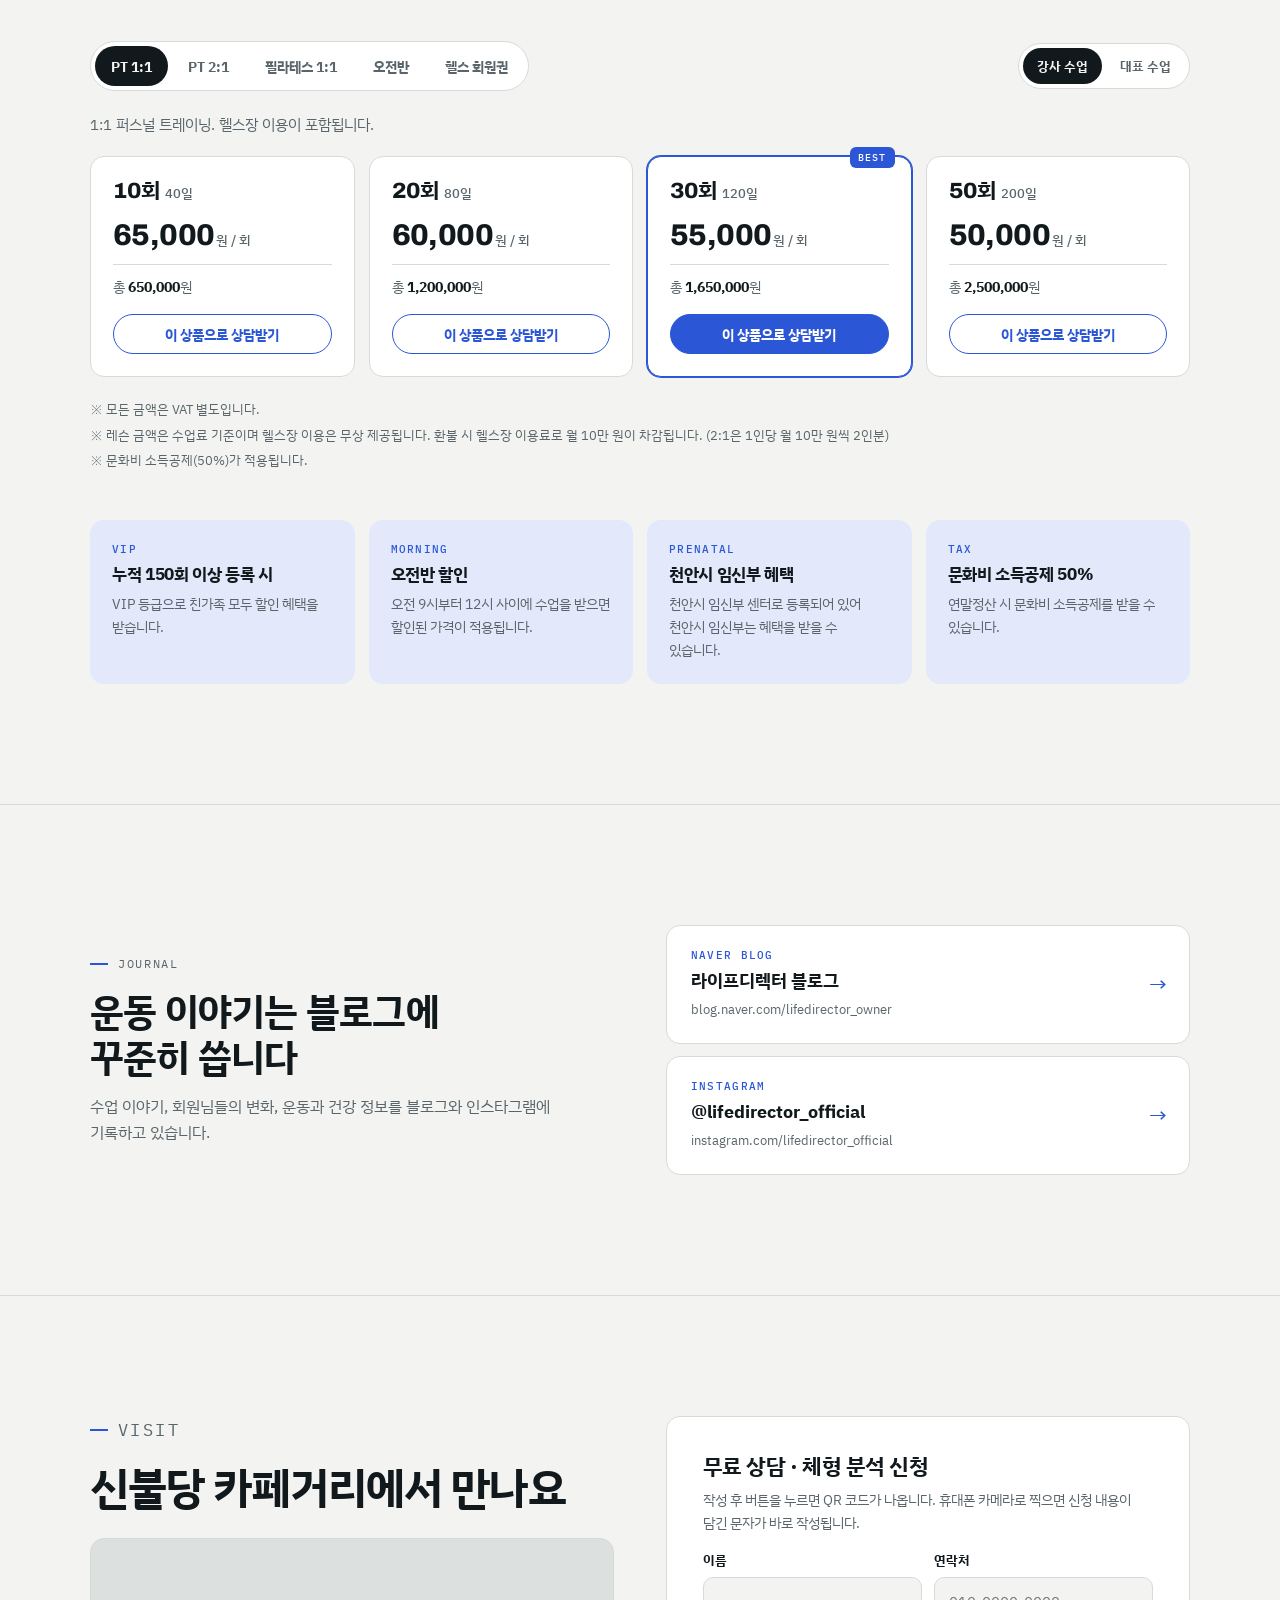
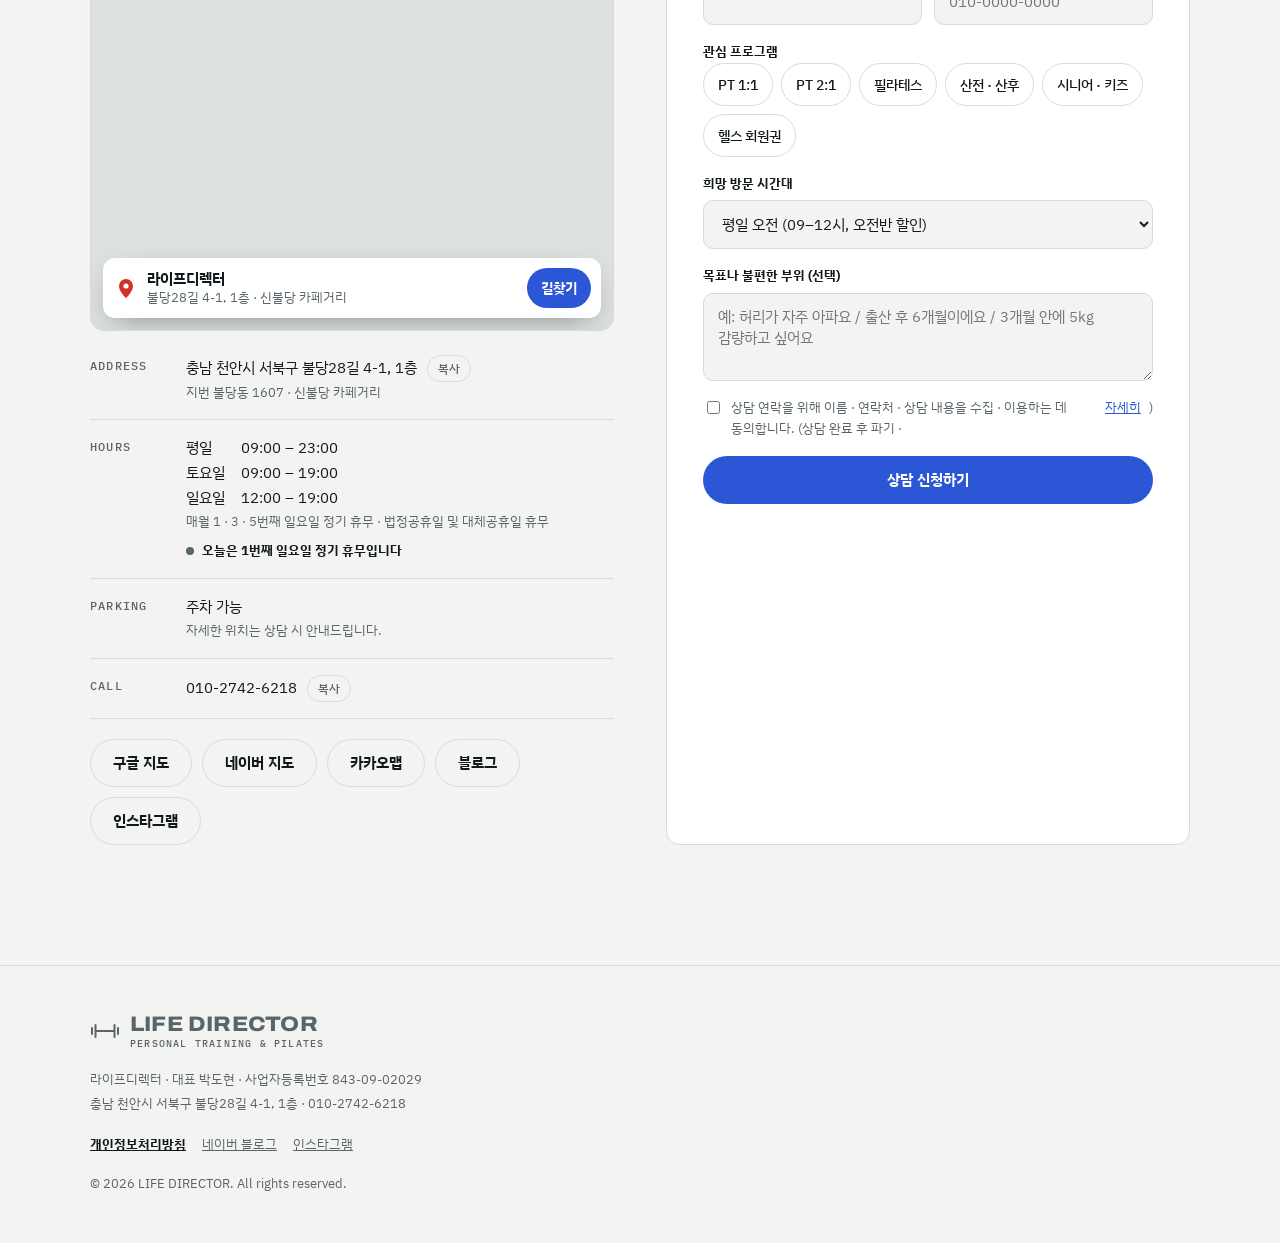
==== commit 3d70b364: "Copy: rephrase senior training recommendation line Co-Authored-By: Claude Opus 5.5 <noreply@anthropi" ====
--- a/index.html
+++ b/index.html
@@ -443,12 +443,13 @@
 
 
 /* Event ribbon + section — 색은 EVENT.theme에서 매달 바꿉니다 (기본: 블랙 + 레드) */
-:root { --ev-bg: #111315; --ev-fg: #FFFFFF; --ev-muted: rgba(255,255,255,.72); --ev-line: rgba(255,255,255,.16);
+:root { --ev-card-line: transparent; --ev-wide: #FFD43B; --ev-wide-fg: #111111; --ev-mark-bg: #111111; --ev-mark-fg: #FFD43B; --ev-tag-bg: #111111; --ev-tag-fg: #FFFFFF;
+  --ev-bg: #111315; --ev-fg: #FFFFFF; --ev-muted: rgba(255,255,255,.72); --ev-line: rgba(255,255,255,.16);
   --ev-card: rgba(255,255,255,.08); --ev-card-fg: #FFFFFF; --ev-accent: #FFD43B; --ev-accent-fg: #111111;
   --ev-hot: #D2312A; --ev-hot-fg: #FFFFFF; --ev-btn: #D2312A; --ev-btn-fg: #FFFFFF; --ev-rb: #D2312A; --ev-rb-fg: #FFFFFF; --ev-glow: rgba(210,49,42,.35); }
 .ribbon { display: flex; align-items: center; justify-content: center; gap: 10px; flex-wrap: wrap; padding: 9px var(--gutter); background: var(--ev-rb); color: var(--ev-rb-fg); text-decoration: none; font-size: 14px; font-weight: 700; text-align: center; }
 .ribbon:hover .ribbon-txt { text-decoration: underline; }
-.ribbon-tag { font: 500 11px var(--f-mono); letter-spacing: .12em; background: #111; color: #fff; padding: 3px 7px; border-radius: 4px; }
+.ribbon-tag { font: 500 11px var(--f-mono); letter-spacing: .12em; background: var(--ev-tag-bg); color: var(--ev-tag-fg); padding: 3px 7px; border-radius: 4px; }
 .ribbon-short { display: none; }
 @media (max-width: 600px) { .ribbon { flex-wrap: nowrap; font-size: 13px; gap: 8px; } .ribbon-txt { display: none; } .ribbon-short { display: inline; white-space: nowrap; overflow: hidden; text-overflow: ellipsis; min-width: 0; } }
 .ribbon-dday { font: 700 12px var(--f-mono); background: var(--ev-hot); color: var(--ev-hot-fg); padding: 3px 8px; border-radius: 4px; font-variant-numeric: tabular-nums; }
@@ -461,27 +462,41 @@
 .ev > * { position: relative; }
 .ev-copy { display: grid; gap: 16px; min-width: 0; }
 .ev-badges { display: flex; gap: 8px; flex-wrap: wrap; }
-.ev-month { font: 500 12px var(--f-mono); letter-spacing: .12em; background: var(--ev-card-bg-solid, #111); color: var(--ev-accent); padding: 5px 10px; border-radius: 6px; }
+.ev-month { font: 500 12px var(--f-mono); letter-spacing: .12em; background: var(--ev-tag-bg); color: var(--ev-tag-fg); padding: 5px 10px; border-radius: 6px; }
 .ev-limit { font-size: 13px; font-weight: 700; background: var(--ev-hot); color: var(--ev-hot-fg); padding: 4px 10px; border-radius: 6px; }
 .ev-limit:empty { display: none; }
 .ev-hook { color: var(--ev-fg); font-weight: 700; font-size: 15px; }
 .ev h2 { font-size: clamp(30px, 4.4vw, 52px); font-weight: 700; letter-spacing: -0.03em; line-height: 1.15; }
 .ev h2 em { font-style: normal; color: var(--ev-em, var(--ev-hot)); }
 .ev-sub { color: var(--ev-muted); font-size: 16px; }
-.ev-offers { display: grid; grid-template-columns: repeat(auto-fit, minmax(220px, 1fr)); gap: 12px; }
-.ev-offer { background: var(--ev-card); color: var(--ev-card-fg); border-radius: 16px; padding: 18px 20px; display: grid; gap: 6px; align-content: start; min-width: 0; position: relative; }
-.ev-offer .o-head { display: flex; justify-content: space-between; align-items: center; gap: 8px; }
-.ev-offer .o-name { font-weight: 800; font-size: 17px; background: var(--ev-accent); color: var(--ev-accent-fg); padding: 4px 12px; border-radius: 8px; }
-.ev-offer .o-off { font: 800 16px var(--f-display); background: var(--ev-hot); color: var(--ev-hot-fg); padding: 4px 10px; border-radius: 8px; white-space: nowrap; }
-.ev-offer .o-reg { font-size: 13.5px; opacity: .7; margin-top: 6px; }
-.ev-offer .o-reg s { font-variant-numeric: tabular-nums; }
-.ev-offer .o-per { display: flex; align-items: baseline; gap: 6px; flex-wrap: wrap; }
-.ev-offer .o-per span { font-weight: 700; font-size: 15px; color: var(--ev-accent); }
-.ev-offer .o-per strong { font: 900 clamp(34px, 4.6vw, 48px)/1 var(--f-display); font-variant-numeric: tabular-nums; letter-spacing: -0.03em; }
-.ev-offer .o-per small { font-weight: 700; font-size: 18px; }
-.ev-offer .o-total { justify-self: start; font-weight: 800; font-size: 15px; background: var(--ev-accent); color: var(--ev-accent-fg); padding: 5px 12px; border-radius: 8px; margin-top: 4px; font-variant-numeric: tabular-nums; }
-.ev-offer .o-vat { font-size: 12px; opacity: .65; }
+.ev-offers { display: grid; grid-template-columns: repeat(2, minmax(0, 1fr)); gap: 12px; }
+.ev-offer { background: var(--ev-card); color: var(--ev-card-fg); border: 2px solid var(--ev-card-line); border-radius: 14px; padding: 18px 20px; display: grid; gap: 6px; align-content: start; min-width: 0; position: relative; }
+.ev-offer.wide { grid-column: 1 / -1; background: var(--ev-wide); color: var(--ev-wide-fg); border-color: var(--ev-wide); grid-template-columns: minmax(0, 1fr) auto; column-gap: 20px; }
+.ev-offer.wide > * { grid-column: 1; }
+.ev-offer.wide .o-pricebox { grid-column: 2; grid-row: 2 / span 3; align-self: center; text-align: right; }
+.ev-offer.wide .o-desc, .ev-offer.wide .o-cta { grid-column: 1 / -1; }
+.ev-offer .o-kicker { position: absolute; top: -12px; left: 16px; font-size: 12.5px; font-weight: 800; background: var(--ev-mark-bg); color: var(--ev-mark-fg); padding: 3px 10px; border-radius: 4px; }
+.ev-offer .o-tag { font: 700 11.5px var(--f-mono); letter-spacing: .14em; opacity: .7; margin-top: 2px; }
+.ev-offer .o-title { font-size: clamp(18px, 2.2vw, 22px); font-weight: 800; line-height: 1.3; }
+.ev-offer mark { background: var(--ev-mark-bg); color: var(--ev-mark-fg); padding: 0 6px; border-radius: 3px; }
+.ev-offer .o-price { display: flex; align-items: baseline; gap: 2px; margin-top: 4px; }
+.ev-offer .o-price strong { font: 900 clamp(46px, 6vw, 68px)/0.95 var(--f-display); letter-spacing: -0.04em; font-variant-numeric: tabular-nums; }
+.ev-offer .o-price span { font-weight: 800; font-size: 22px; }
+.ev-offer.wide .o-price { justify-content: flex-end; }
+.ev-offer .o-vat { font-size: 13px; opacity: .8; }
+.ev-offer .o-vat b { opacity: 1; }
+.ev-offer .o-off { position: absolute; top: 14px; right: 14px; font: 800 14px var(--f-display); background: var(--ev-hot); color: var(--ev-hot-fg); padding: 3px 8px; border-radius: 6px; }
+.ev-offer .o-perks { list-style: none; margin: 6px 0 0; padding: 0; display: grid; gap: 4px; font-size: 14px; }
+.ev-offer .o-perks li { display: flex; gap: 8px; align-items: baseline; }
+.ev-offer .o-perks li::before { content: ""; flex: none; width: 9px; height: 9px; background: var(--ev-mark-fg); border: 1.5px solid var(--ev-card-fg); transform: translateY(1px); }
+.ev-offer.wide .o-perks li::before { background: var(--ev-wide-fg); border-color: var(--ev-wide-fg); }
+.ev-offer .o-desc { font-size: 14px; padding-top: 10px; margin-top: 4px; border-top: 1px solid currentColor; border-top-color: color-mix(in srgb, currentColor 20%, transparent); }
+.ev-offer .o-desc b { font-weight: 800; }
+.ev-offer .o-cta { margin-top: 6px; min-height: 42px; border-radius: 999px; border: 0; background: var(--ev-mark-bg); color: var(--ev-mark-fg); font: 700 14px var(--f-body); cursor: pointer; }
+.ev-offer .o-cta:hover { filter: brightness(1.15); }
+@media (max-width: 560px) { .ev-offers { grid-template-columns: 1fr; } .ev-offer.wide { grid-template-columns: 1fr; } .ev-offer.wide .o-pricebox { grid-column: 1; grid-row: auto; text-align: left; } .ev-offer.wide .o-price { justify-content: flex-start; } }
 .ev-basis { font-size: 12.5px; color: var(--ev-muted); margin-top: -6px; }
+.ev-basis:empty { display: none; }
 .ev-items { list-style: none; margin: 0; padding: 0; display: flex; flex-wrap: wrap; gap: 8px; align-items: center; }
 .ev-items li { background: transparent; border: 1.5px solid var(--ev-fg); border-radius: 999px; padding: 6px 12px; font-weight: 700; font-size: 13.5px; }
 .ev-timer { display: flex; align-items: center; gap: 12px; flex-wrap: wrap; }
@@ -493,13 +508,39 @@
 .ev-btn { background: var(--ev-btn); color: var(--ev-btn-fg); min-height: 52px; padding: 0 26px; font-size: 16px; }
 .ev-btn-ghost { background: transparent; color: var(--ev-fg); border-color: var(--ev-line); min-height: 52px; }
 .ev-btn-ghost:hover { border-color: var(--ev-fg); }
-.ev-note { font-size: 12.5px; color: var(--ev-muted); }
+.ev-note { list-style: none; margin: 0; padding: 0; display: grid; gap: 3px; font-size: 12.5px; color: var(--ev-muted); }
+.ev-note li::before { content: "※ "; }
+.ev-note li.strong { color: var(--ev-fg); font-weight: 700; }
 .ev-flyer { display: block; position: relative; border-radius: 16px; overflow: hidden; text-decoration: none; transform: rotate(2deg); box-shadow: 0 30px 60px -30px rgba(0, 0, 0, 0.6); transition: transform .2s ease; max-width: 420px; justify-self: center; width: 100%; }
 .ev-flyer:hover { transform: rotate(0deg) scale(1.01); }
 .ev-flyer img { width: 100%; height: auto; }
 .ev-flyer span { position: absolute; right: 12px; bottom: 12px; background: rgba(0, 0, 0, 0.75); color: #fff; font-size: 12px; font-weight: 700; padding: 6px 10px; border-radius: 999px; }
 @media (max-width: 860px) { .ev { grid-template-columns: 1fr; } .ev-flyer { order: 2; transform: none; max-width: 360px; } }
 @media (max-width: 420px) { .ev-clock span { min-width: 44px; font-size: 17px; } }
+
+/* Campaign skin: 블랙프라이데이 기간에만 html.skin-bf (EVENT.skin) */
+html.skin-bf { --accent: #111111; --accent-ink: #FFD400; --soft: #FFF5C2; }
+@media (prefers-color-scheme: dark) { html.skin-bf:not([data-theme="light"]) { --accent: #FFD400; --accent-ink: #111111; --soft: #2A2500; } }
+html.skin-bf[data-theme="dark"] { --accent: #FFD400; --accent-ink: #111111; --soft: #2A2500; }
+html.skin-bf .nav a.nav-ev { color: var(--ink); }
+html.skin-bf .nav a.nav-ev::after { background: #FFD400; box-shadow: 0 0 0 2px #111; }
+html.skin-bf .hero h1 em { background: linear-gradient(transparent 62%, #FFD400 62%); color: inherit; }
+@media (prefers-color-scheme: dark) { html.skin-bf:not([data-theme="light"]) .hero h1 em { background: linear-gradient(transparent 70%, rgba(255, 212, 0, .55) 70%); } }
+html.skin-bf[data-theme="dark"] .hero h1 em { background: linear-gradient(transparent 70%, rgba(255, 212, 0, .55) 70%); }
+html.skin-bf .ev { box-shadow: 0 0 0 1px rgba(255, 212, 0, .4); }
+.ev-offer:not(.wide) { display: flex; flex-direction: column; }
+.ev-offer:not(.wide) .o-cta { margin-top: auto; }
+.ev-offer:not(.wide) .o-desc { margin-bottom: 10px; }
+.hero-promo { position: absolute; left: -24px; bottom: 24px; width: min(320px, 88%); background: #0E1315; color: #fff; border-radius: var(--radius); padding: 18px 18px 16px; display: grid; gap: 10px; box-shadow: 0 18px 40px -16px rgba(0, 0, 0, 0.55); border: 2px solid #FFD400; }
+.hp-kicker { justify-self: start; font: 800 12px var(--f-mono); letter-spacing: .14em; background: #FFD400; color: #111; padding: 4px 8px; border-radius: 4px; }
+.hp-title { font-size: 19px; font-weight: 800; line-height: 1.35; }
+.hp-title em { font-style: normal; color: #FFD400; }
+.hp-list { list-style: none; margin: 0; padding: 0; display: grid; gap: 6px; font-size: 14px; }
+.hp-list li { display: flex; justify-content: space-between; gap: 10px; border-bottom: 1px solid rgba(255,255,255,.14); padding-bottom: 6px; }
+.hp-list b { color: #FFD400; font: 800 16px var(--f-display); white-space: nowrap; }
+.hp-cta { justify-self: stretch; text-align: center; background: #FFD400; color: #111; font-weight: 800; font-size: 14.5px; text-decoration: none; padding: 11px 14px; border-radius: 999px; }
+.hp-note { font-size: 11.5px; opacity: .65; }
+@media (max-width: 900px) { .hero-promo { position: relative; left: auto; bottom: auto; width: auto; margin: -40px 14px 0; } }
 
 /* Footer */
 .ftr { border-top: 1px solid var(--line); padding-block: 48px 120px; font-size: 13px; color: var(--muted); }
@@ -524,6 +565,8 @@
 <!-- 방문 분석: Google Analytics 4 -->
 <script async src="https://www.googletagmanager.com/gtag/js?id=G-V7K4CBTXKR"></script>
 <script>window.dataLayer=window.dataLayer||[];function gtag(){dataLayer.push(arguments);}
+/* 전단지 QR 짧은 주소 → 유입 경로 표시로 변환 (GA4가 읽기 전에) */
+(function(){var m={'?a':'?utm_source=flyer&utm_medium=apt&utm_campaign=bf2026'};var q=m[location.search];if(q&&history.replaceState)history.replaceState(null,'',location.pathname+q+location.hash);})();
 /* 자동화 브라우저(크롤러 · 봇)는 방문 기록에서 제외 */
 window.LD_BOT=!!navigator.webdriver;
 if(!window.LD_BOT){gtag('js',new Date());gtag('config','G-V7K4CBTXKR');}</script>
@@ -587,7 +630,14 @@
 
       <div class="hero-visual">
         <img src="assets/gym-weight.jpg" alt="라이프디렉터 웨이트존. 케이블 머신과 덤벨 랙, 원목 벽과 간접 조명" width="1600" height="1200">
-        <aside class="hero-card">
+        <aside class="hero-promo" id="heroPromo" hidden>
+          <span class="hp-kicker" id="hpKicker"></span>
+          <p class="hp-title" id="hpTitle"></p>
+          <ul class="hp-list" id="hpList"></ul>
+          <a class="hp-cta" href="#event" data-track="event_hero" id="hpCta">혜택 자세히 보기 &rarr;</a>
+          <p class="hp-note" id="hpNote"></p>
+        </aside>
+        <aside class="hero-card" id="heroCard">
           <span class="k">First Visit</span>
           <p><b>모티피지오 3D 체형 분석 · 인바디 · 상담지</b>로 현재 몸 상태를 확인한 뒤 프로그램을 짜드립니다.</p>
         </aside>
@@ -614,7 +664,7 @@
             <a class="btn ev-btn" href="#trialForm" id="evApply" data-track="event_apply">이벤트 상담 신청</a>
             <a class="btn ev-btn-ghost" id="evSms" href="sms:01027426218" data-track="event_sms">바로 문자 보내기</a>
           </div>
-          <p class="ev-note" id="evNote"></p>
+          <ul class="ev-note" id="evNote"></ul>
         </div>
         <a class="ev-flyer" id="evFlyerLink" href="#" target="_blank" rel="noopener" data-track="event_flyer">
           <img id="evFlyer" src="" alt="">
@@ -666,7 +716,7 @@
             <div class="meta"><span class="hot-tag">HOT</span><span>1:1</span><span>건강 우선</span></div>
             <h3>시니어 트레이닝</h3>
             <p>관절 부담을 줄이면서 근력과 균형 감각, 일상 체력을 기릅니다. 부모님 세대 회원이 가장 많이 찾는 프로그램입니다.</p>
-            <p class="for"><b>추천</b>근력을 유지하며 건강하게 나이 들고 싶은 분</p>
+            <p class="for"><b>추천</b>나이가 들어도 근력과 체력을 지키고 싶은 분</p>
           </article>
           <article class="prog">
             <div class="meta"><span>1:1</span><span>목표 설정</span></div>
@@ -1131,62 +1181,100 @@
      end 날짜가 지나면 상단 띠, 메뉴, 이벤트 섹션이 자동으로 숨겨집니다.
      ========================================================== */
   var EVENT = {
-    id: '2026-10-new-member',
-    month: '10월 신규 회원 이벤트',
-    end: '2026-10-31T23:59:59+09:00',
-    ribbon: '10월 한정 · 신규 회원 전용 · 1:1 PT · 1:1 필라테스 회당 55,000원 (부가세 포함)',
-    ribbonShort: '신규 회원 PT · 필라테스 회당 55,000원',
-    badge: '10월 한정 · 신규 회원 전용',
-    hook: '2022년부터 불당동에서, PT · 필라테스 전문 센터',
-    title: '측정부터 시작하는<br><em>내 몸 맞춤 운동.</em>',
-    sub: '모티피지오 3D 체형 분석과 인바디로 체형과 목표를 확인한 뒤, 개인별 프로그램으로 시작합니다.',
-    // 상품: 이름, 횟수, 이벤트 총액, 정가 회당 단가 (모두 부가세 포함)
+    id: '2026-11-black-friday',
+    month: '블랙프라이데이',
+    nav: 'BLACK FRIDAY',
+    skin: 'bf',                                   // 기간 중 사이트 전체 블랙 + 옐로 테마 (비우면 기본 디자인)
+    end: '2026-11-30T23:59:59+09:00',
+    ribbon: '2026 BLACK FRIDAY · 신규회원 1:1 PT 11회 55만원 · 기구 필라테스 11회 66만원 · 11.30까지',
+    ribbonShort: 'BLACK FRIDAY · PT 11회 55만원~',
+    badge: '2026 BLACK FRIDAY · 11.01 – 11.30',
+    limit: '신규회원 한정',
+    hook: '웨이트와 기구 필라테스, 한 센터에서 모두 1:1로. 목표에 맞는 쪽을 고르세요.',
+    title: '11월엔, <em>11회</em>로<br>운동을 시작하세요.',
+    sub: '',
+    // 상품 (price · vatIncl은 원 단위, price는 부가세 별도)
     offers: [
-      { name: '1:1 PT', sessions: 6, price: 330000, regularPer: 71500 },
-      { name: '1:1 필라테스', sessions: 3, price: 165000, regularPer: 86625 }
+      { tag: 'BLACK 11 PT', title: '1:1 PT <mark>11회</mark>', short: '1:1 PT 11회', sessions: 11, price: 550000, vatIncl: 605000,
+        perks: ['헬스장 이용 2개월 포함'], compare: '정상 20회권 회당 60,000원', chip: 'f-p1',
+        desc: '<b>근력·체중 관리</b>가 목표라면, 1:1 웨이트 지도.' },
+      { tag: 'BLACK 11 PILATES', title: '1:1 기구 필라테스 <mark>11회</mark>', short: '1:1 기구 필라테스 11회', sessions: 11, price: 660000, vatIncl: 726000,
+        perks: ['헬스장 이용 2개월 포함'], compare: '정상 16회권 회당 73,125원', chip: 'f-p3',
+        desc: '<b>그룹이 아닌 1:1</b> 기구 수업. 자세·코어 관리.' },
+      { wide: true, kicker: '둘 다 해보고 싶다면?', tag: 'BLACK MIX', title: '웨이트 + 필라테스, 하나의 목표로<br><mark>PT 6회</mark> + <mark>필라테스 6회</mark> = 총 12회',
+        short: 'PT 6 + 필라테스 6 (12회)', sessions: 12, price: 600000, vatIncl: 660000, perks: ['헬스장 이용 2개월 포함'], chip: 'f-p1,f-p3',
+        desc: '따로 끊는 묶음이 아닙니다. 운동 목표를 먼저 정하고, <b>PT·필라테스 강사가 운동 기록과 지도 방향을 공유</b>하며 진행합니다.' }
     ],
-    vat: '부가세 포함',
-    basis: '* 정가: 홈페이지 강사 수업 최소 등록(PT 10회 · 필라테스 8회) 회당 단가, 부가세 포함',
-    items: ['3D 체형 분석 · 인바디', '레슨권에 헬스장 이용 포함', '문화비 소득공제 50%'],
-    limit: '1인 1회 한정',
-    note: '신규 회원 1인 1회 한정 혜택입니다. 원하는 시간대에 맞춰 수업할 수 있으며, 상세 조건은 상담 시 안내드립니다.',
-    flyer: 'assets/event-2026-10-newmember.jpg',
-    flyerAlt: '10월 신규 회원 이벤트 전단지. 측정부터 시작하는 내 몸 맞춤 운동. 1:1 PT 6회 총 330,000원(회당 55,000원, 정가 71,500원 대비 23% 할인), 1:1 필라테스 3회 총 165,000원(회당 55,000원, 정가 86,625원 대비 36% 할인), 부가세 포함',
-    // 전단지 색에 맞춘 이벤트 색 (비우면 기본 블랙 + 레드)
-    theme: { bg: '#FFF100', fg: '#111111', muted: 'rgba(17,17,17,.72)', line: 'rgba(17,17,17,.35)', card: '#111111', cardFg: '#FFFFFF',
-      accent: '#FFF100', accentFg: '#111111', hot: '#EE3A2E', hotFg: '#FFFFFF', btn: '#111111', btnFg: '#FFF100',
-      rb: '#FFF100', rbFg: '#111111', glow: 'rgba(255,255,255,.35)', em: '#111111' }
+    items: [],
+    notes: [
+      '큰 글씨 가격은 모두 부가세 별도 금액이며, 부가세 포함 금액을 함께 표기했습니다.',
+      '신규회원 대상 · 일반 강사 1:1 수업 기준입니다.',
+      '!수강 및 헬스장 이용 기간은 2개월이며, 기간 내 사용하지 않은 횟수는 소멸됩니다.',
+      '정상가는 lifedirector.kr 게시 가격(부가세 별도, 일반 강사) 기준입니다.',
+      '판매 기간: 2026년 11월 1일 ~ 11월 30일 · 세부 조건은 상담 시 안내해 드립니다.'
+    ],
+    hero: { kicker: '2026 BLACK FRIDAY', title: '11월엔, <em>11회</em>로 운동을 시작하세요.', note: '신규회원 한정 · 부가세 별도 · 11월 30일까지' },
+    flyer: 'assets/event-2026-11-blackfriday.jpg',
+    flyerAlt: '2026 블랙프라이데이 전단지. 11월엔 11회로 운동을 시작하세요. 1:1 PT 11회 55만원(부가세 포함 605,000원, 회당 50,000원), 1:1 기구 필라테스 11회 66만원(부가세 포함 726,000원, 회당 60,000원), PT 6회와 필라테스 6회 BLACK MIX 60만원(부가세 포함 660,000원, 회당 50,000원), 헬스장 이용 2개월 포함, 신규회원 한정, 11월 1일부터 30일까지',
+    // 이벤트 섹션 색 (전단지: 블랙 바탕 + 화이트 카드 + 옐로 MIX)
+    theme: { bg: '#0E1315', fg: '#FFFFFF', muted: 'rgba(255,255,255,.68)', line: 'rgba(255,255,255,.35)',
+      card: '#FFFFFF', cardFg: '#111111', cardLine: '#FFFFFF', wide: '#FFD400', wideFg: '#111111', markBg: '#111111', markFg: '#FFD400',
+      accent: '#FFD400', accentFg: '#111111', hot: '#FFD400', hotFg: '#111111', btn: '#FFD400', btnFg: '#111111',
+      rb: '#111111', rbFg: '#FFFFFF', tagBg: '#FFD400', tagFg: '#111111', glow: 'rgba(255,212,0,.18)', em: '#FFD400' }
   };
   (function () {
     var end = new Date(EVENT.end), $ = function (id) { return document.getElementById(id); };
     if (!(end > new Date())) return;
     var won = function (n) { return n.toLocaleString('ko-KR'); };
-    var t = EVENT.theme || {}, map = { bg: 'bg', fg: 'fg', muted: 'muted', line: 'line', card: 'card', cardFg: 'card-fg', accent: 'accent', accentFg: 'accent-fg', hot: 'hot', hotFg: 'hot-fg', btn: 'btn', btnFg: 'btn-fg', rb: 'rb', rbFg: 'rb-fg', glow: 'glow', em: 'em' };
+    var man = function (n) { return n % 10000 === 0 ? '<strong>' + (n / 10000) + '</strong><span>만원</span>' : '<strong>' + won(n) + '</strong><span>원</span>'; };
+    var t = EVENT.theme || {}, map = { bg: 'bg', fg: 'fg', muted: 'muted', line: 'line', card: 'card', cardFg: 'card-fg', cardLine: 'card-line', wide: 'wide', wideFg: 'wide-fg',
+      markBg: 'mark-bg', markFg: 'mark-fg', accent: 'accent', accentFg: 'accent-fg', hot: 'hot', hotFg: 'hot-fg', btn: 'btn', btnFg: 'btn-fg', rb: 'rb', rbFg: 'rb-fg', tagBg: 'tag-bg', tagFg: 'tag-fg', glow: 'glow', em: 'em' };
     Object.keys(map).forEach(function (k) { if (t[k]) document.documentElement.style.setProperty('--ev-' + map[k], t[k]); });
-    var label = EVENT.month + ' (' + EVENT.offers.map(function (o) { return o.name + ' ' + o.sessions + '회'; }).join(' / ') + ')';
+    if (EVENT.skin) document.documentElement.classList.add('skin-' + EVENT.skin);
+    var label = EVENT.month + ' (' + EVENT.offers.map(function (o) { return o.short; }).join(' / ') + ')';
     ['evRibbon', 'navEv', 'event', 'evChipWrap'].forEach(function (id) { $(id).hidden = false; });
+    if (EVENT.nav) $('navEv').textContent = EVENT.nav;
     $('evRibbonTxt').textContent = EVENT.ribbon; $('evRibbonShort').textContent = EVENT.ribbonShort || EVENT.ribbon;
     $('evMonth').textContent = EVENT.badge || EVENT.month;
     $('evLimit').textContent = EVENT.limit || '';
     $('evHook').textContent = EVENT.hook;
     $('evTitle').innerHTML = EVENT.title;
-    $('evSub').textContent = EVENT.sub;
-    $('evOffers').innerHTML = EVENT.offers.map(function (o) {
-      var per = Math.round(o.price / o.sessions), off = Math.floor((1 - per / o.regularPer) * 100);
-      return '<article class="ev-offer"><div class="o-head"><span class="o-name">' + o.name + '</span><span class="o-off">' + off + '%↓</span></div>' +
-        '<p class="o-reg">회당 정가 <s>' + won(o.regularPer) + '원</s></p>' +
-        '<p class="o-per"><span>회당</span><strong>' + won(per) + '</strong><small>원</small></p>' +
-        '<p class="o-total">' + o.sessions + '회 총 ' + won(o.price) + '원</p><p class="o-vat">' + EVENT.vat + '</p></article>';
+    $('evSub').textContent = EVENT.sub || ''; $('evSub').hidden = !EVENT.sub;
+    $('evOffers').innerHTML = EVENT.offers.map(function (o, i) {
+      var per = Math.round(o.price / o.sessions);
+      var perks = (o.perks || []).slice(); perks.push('<b>회당 ' + won(per) + '원</b>' + (o.compare ? ' (' + o.compare + ')' : ''));
+      return '<article class="ev-offer' + (o.wide ? ' wide' : '') + '">' + (o.kicker ? '<span class="o-kicker">' + o.kicker + '</span>' : '') +
+        '<p class="o-tag">' + o.tag + '</p><h3 class="o-title">' + o.title + '</h3>' +
+        '<div class="o-pricebox"><p class="o-price">' + man(o.price) + '</p>' +
+        '<p class="o-vat"><b>부가세 별도</b>' + (o.vatIncl ? ' · 포함 시 ' + won(o.vatIncl) + '원' : '') + '</p></div>' +
+        '<ul class="o-perks">' + perks.map(function (x) { return '<li><span>' + x + '</span></li>'; }).join('') + '</ul>' +
+        (o.desc ? '<p class="o-desc">' + o.desc + '</p>' : '') +
+        '<button type="button" class="o-cta" data-i="' + i + '">이 혜택으로 상담받기</button></article>';
     }).join('');
+    $('evOffers').addEventListener('click', function (e) {
+      var b = e.target.closest('.o-cta'); if (!b) return;
+      var o = EVENT.offers[+b.dataset.i], memo = $('f-msg');
+      (o.chip || '').split(',').forEach(function (id) { var c = $(id.trim()); if (c) c.checked = true; });
+      $('f-ev').checked = true;
+      var line = '관심 상품: ' + EVENT.month + ' ' + o.tag + ' (' + o.short + ' ' + (o.price / 10000) + '만원, 부가세 별도)', rest = memo.value.replace(/^관심 상품:.*(\n|$)/, '');
+      memo.value = line + (rest ? '\n' + rest : '');
+      if (window.ldTrack) window.ldTrack('event_offer_cta', { product: o.tag });
+      var f = $('trialForm'); f.scrollIntoView({ behavior: 'smooth', block: 'start' });
+      f.classList.add('pulse'); setTimeout(function () { f.classList.remove('pulse'); }, 1600);
+    });
     $('evBasis').textContent = EVENT.basis || '';
-    $('evItems').innerHTML = EVENT.items.map(function (x) { return '<li>' + x + '</li>'; }).join('');
-    $('evNote').textContent = EVENT.note;
+    $('evItems').innerHTML = (EVENT.items || []).map(function (x) { return '<li>' + x + '</li>'; }).join(''); $('evItems').hidden = !(EVENT.items || []).length;
+    $('evNote').innerHTML = (EVENT.notes || []).map(function (x) { return x.charAt(0) === '!' ? '<li class="strong">' + x.slice(1) + '</li>' : '<li>' + x + '</li>'; }).join('');
     $('evFlyer').src = EVENT.flyer; $('evFlyer').alt = EVENT.flyerAlt; $('evFlyerLink').href = EVENT.flyer;
     $('evChip').textContent = EVENT.month; $('f-ev').value = label;
-    $('evSms').href = 'sms:01027426218?&body=' + encodeURIComponent('[라이프디렉터 ' + label + ' 상담 신청]\n이름:\n관심 상품:\n희망 시간대:');
+    $('evSms').href = 'sms:01027426218?&body=' + encodeURIComponent('[라이프디렉터 ' + EVENT.month + ' 상담 신청]\n이름:\n관심 상품:\n희망 시간대:');
     $('evApply').addEventListener('click', function () { $('f-ev').checked = true; });
-    // 전단지 QR(utm_source=flyer)로 들어오면 신청서에 이벤트를 미리 체크
     if (/[?&]utm_source=flyer/.test(location.search)) $('f-ev').checked = true;
+    if (EVENT.hero) {
+      $('hpKicker').textContent = EVENT.hero.kicker; $('hpTitle').innerHTML = EVENT.hero.title; $('hpNote').textContent = EVENT.hero.note || '';
+      $('hpList').innerHTML = EVENT.offers.map(function (o) { return '<li><span>' + o.short + '</span><b>' + (o.price / 10000) + '만원</b></li>'; }).join('');
+      $('heroPromo').hidden = false; $('heroCard').hidden = true;
+    }
     function tick() {
       var ms = end - new Date();
       if (ms <= 0) { $('event').hidden = $('evRibbon').hidden = $('navEv').hidden = true; return; }
